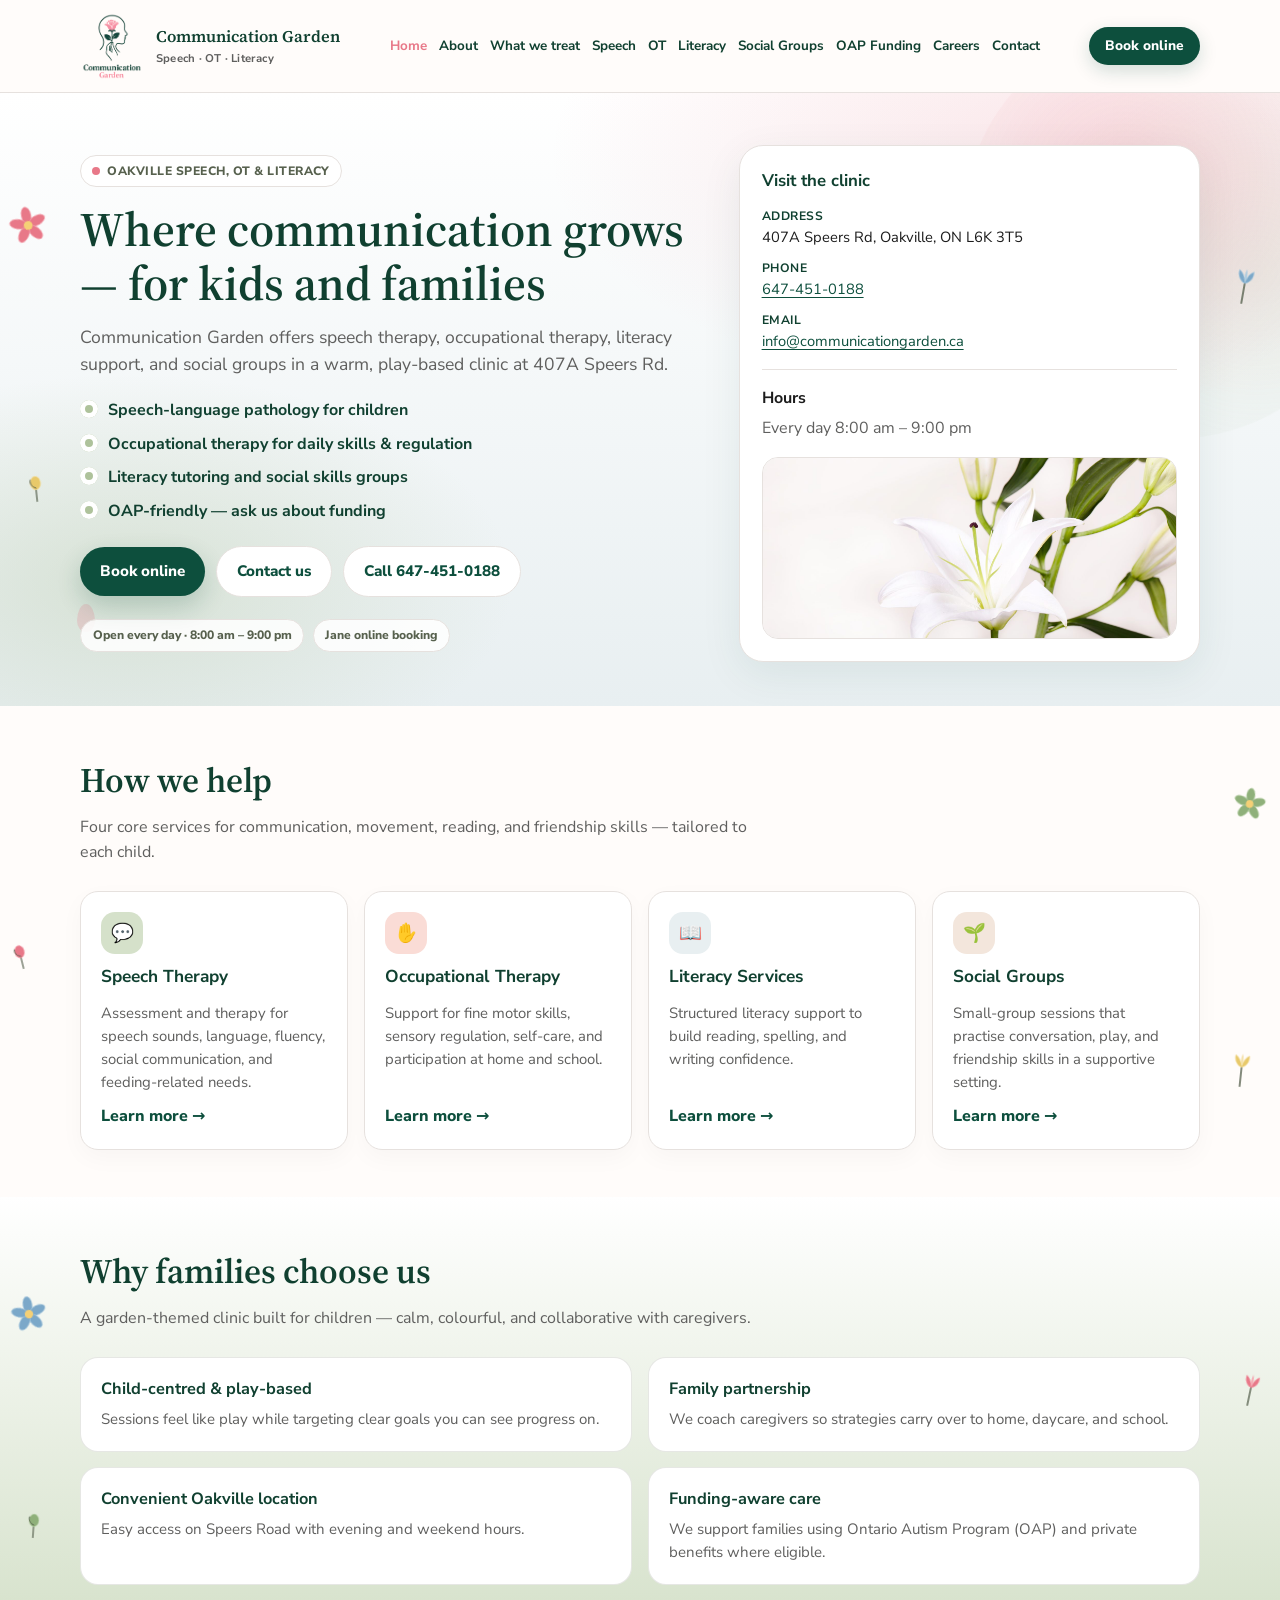
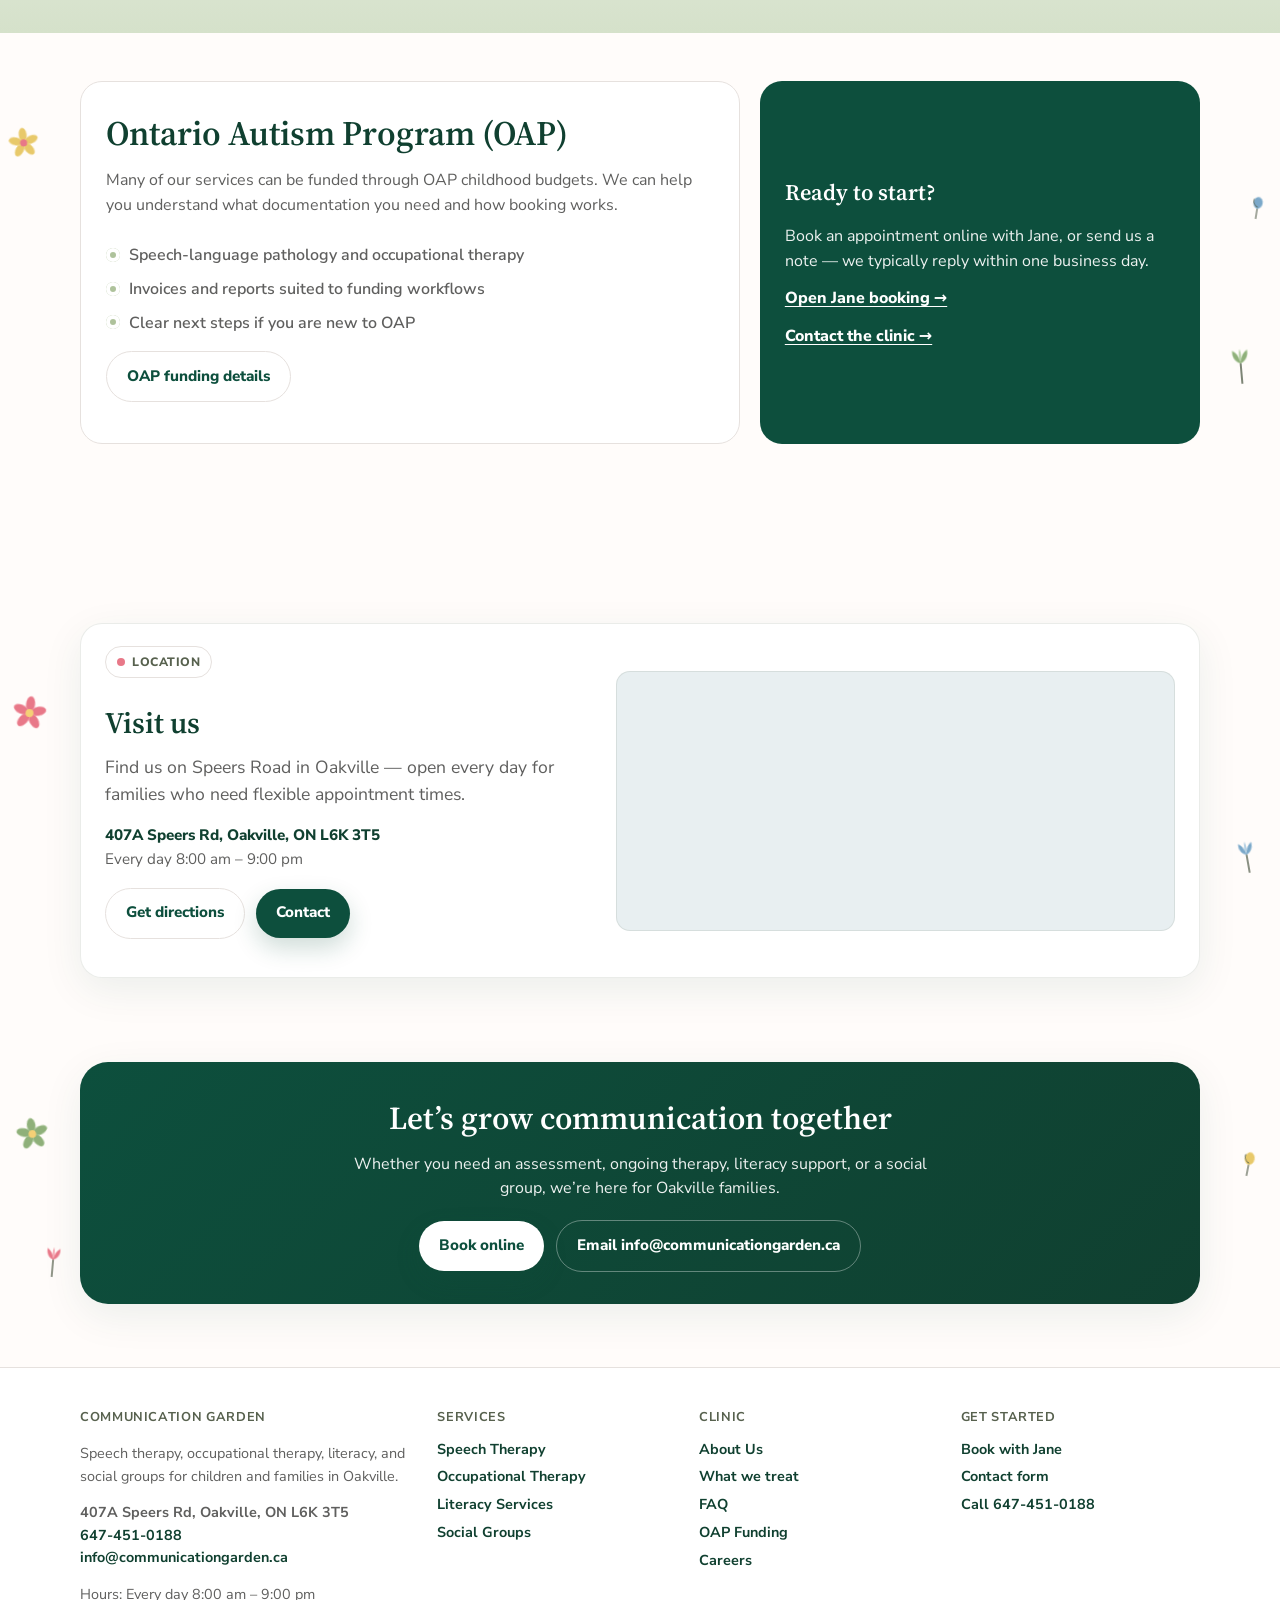
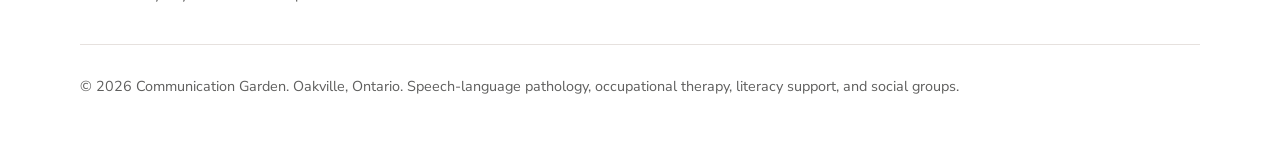
==== index.html @ 12ea1bd5 "Improve on-site SEO for Google discovery Unique keyword titles and meta descriptions, Twitter/OG sha" ====
<!DOCTYPE html>
<html lang="en-CA">
<head>
<meta charset="utf-8">
<meta name="viewport" content="width=device-width, initial-scale=1">
<title>Speech Therapy in Oakville | Communication Garden</title>
<meta name="description" content="Paediatric speech therapy, occupational therapy, literacy, and social groups in Oakville. At 407A Speers Rd — book online or call 647-451-0188.">
<link rel="canonical" href="https://communicationgarden.ca/">
<meta property="og:title" content="Speech Therapy in Oakville | Communication Garden">
<meta property="og:description" content="Paediatric speech therapy, occupational therapy, literacy, and social groups in Oakville. At 407A Speers Rd — book online or call 647-451-0188.">
<meta property="og:type" content="website">
<meta property="og:url" content="https://communicationgarden.ca/">
<meta property="og:image" content="https://communicationgarden.ca/assets/photo-hero.jpg">
<meta property="og:image:width" content="1600">
<meta property="og:image:height" content="1067">
<meta property="og:image:alt" content="Communication Garden clinic in Oakville">
<meta property="og:site_name" content="Communication Garden">
<meta property="og:locale" content="en_CA">
<meta name="twitter:card" content="summary_large_image">
<meta name="twitter:title" content="Speech Therapy in Oakville | Communication Garden">
<meta name="twitter:description" content="Paediatric speech therapy, occupational therapy, literacy, and social groups in Oakville. At 407A Speers Rd — book online or call 647-451-0188.">
<meta name="twitter:image" content="https://communicationgarden.ca/assets/photo-hero.jpg">
<meta name="theme-color" content="#0D4F3D">
<link rel="icon" href="/assets/favicon.png" type="image/png" sizes="any">
<link rel="icon" href="/assets/favicon-32x32.png" type="image/png" sizes="32x32">
<link rel="icon" href="/assets/favicon-16x16.png" type="image/png" sizes="16x16">
<link rel="apple-touch-icon" href="/assets/apple-touch-icon.png" sizes="180x180">
<link rel="preconnect" href="https://fonts.googleapis.com">
<link rel="preconnect" href="https://fonts.gstatic.com" crossorigin>
<link href="https://fonts.googleapis.com/css2?family=Nunito+Sans:wght@400;600;700;800&family=Source+Serif+4:opsz,wght@8..60,600&display=swap" rel="stylesheet">
<link rel="stylesheet" href="/styles.css">
<script type="application/ld+json">
{"@context":"https://schema.org","@type":["MedicalClinic","LocalBusiness"],"name":"Communication Garden","alternateName":"Communication Garden Oakville","description":"Paediatric speech therapy, occupational therapy, literacy support, and social groups in Oakville, Ontario.","url":"https://communicationgarden.ca/","telephone":"+1-647-451-0188","email":"info@communicationgarden.ca","image":"https://communicationgarden.ca/assets/logo.png","logo":"https://communicationgarden.ca/assets/logo.png","address":{"@type":"PostalAddress","streetAddress":"407A Speers Rd","addressLocality":"Oakville","addressRegion":"ON","postalCode":"L6K 3T5","addressCountry":"CA"},"geo":{"@type":"GeoCoordinates","latitude":43.43706,"longitude":-79.69803},"hasMap":"https://www.google.com/maps?q=407A+Speers+Rd,+Oakville,+ON+L6K+3T5","openingHoursSpecification":[{"@type":"OpeningHoursSpecification","dayOfWeek":["Monday","Tuesday","Wednesday","Thursday","Friday","Saturday","Sunday"],"opens":"08:00","closes":"21:00"}],"areaServed":[{"@type":"City","name":"Oakville"},{"@type":"City","name":"Burlington"},{"@type":"City","name":"Mississauga"},{"@type":"AdministrativeArea","name":"Halton"}],"sameAs":["https://communicationgarden.janeapp.com/","https://communicationgarden.janeapp.com/locations/communication-garden"],"medicalSpecialty":["Speech Pathology","Occupational Therapy"],"priceRange":"$$"}
</script>
</head>
<body>
<a class="skip" href="#main">Skip to content</a>
<header class="topbar">
  <div class="wrap topbar-inner">
    <a class="brand" href="/">
      <img src="/assets/logo.png" width="64" height="70" alt="Communication Garden logo">
      <span><span class="brand-name">Communication Garden</span><span class="brand-tag">Speech · OT · Literacy</span></span>
    </a>
    <nav class="nav-desktop" aria-label="Primary">
      <ul>
        <li><a href="/" aria-current="page">Home</a></li>
<li><a href="/about-us/">About</a></li>

<li><a href="/what-we-treat/">What we treat</a></li><li><a href="/speech-therapy/">Speech</a></li>
<li><a href="/occupational-therapy/">OT</a></li>
<li><a href="/literacy-services/">Literacy</a></li>
<li><a href="/social-groups/">Social Groups</a></li>
<li><a href="/oap-funding/">OAP Funding</a></li>
<li><a href="/careers/">Careers</a></li>
<li><a href="/contact/">Contact</a></li>
      </ul>
    </nav>
    <a class="nav-cta desktop-only" href="https://communicationgarden.janeapp.com/locations/communication-garden/book" target="_blank" rel="noopener">Book online</a>
    <button class="menu-toggle" type="button" aria-expanded="false" aria-controls="nav-drawer">Menu</button>
  </div>
  <div class="nav-drawer" id="nav-drawer">
    <div class="wrap">
      <ul>
        <li><a href="/" aria-current="page">Home</a></li>
<li><a href="/about-us/">About</a></li>

<li><a href="/what-we-treat/">What we treat</a></li><li><a href="/speech-therapy/">Speech</a></li>
<li><a href="/occupational-therapy/">OT</a></li>
<li><a href="/literacy-services/">Literacy</a></li>
<li><a href="/social-groups/">Social Groups</a></li>
<li><a href="/oap-funding/">OAP Funding</a></li>
<li><a href="/careers/">Careers</a></li>
<li><a href="/contact/">Contact</a></li>
      </ul>
      <a class="nav-cta" href="https://communicationgarden.janeapp.com/locations/communication-garden/book" target="_blank" rel="noopener">Book online</a>
    </div>
  </div>
</header>
<main id="main">

<section class="hero">
  <div class="wrap hero-grid">
    <div>
      <div class="eyebrow"><i></i> Oakville speech, OT &amp; literacy</div>
      <h1>Where communication grows — for kids and families</h1>
      <p class="lede">Communication Garden offers speech therapy, occupational therapy, literacy support, and social groups in a warm, play-based clinic at 407A Speers Rd.</p>
      <ul class="hero-points">
        <li>Speech-language pathology for children</li>
        <li>Occupational therapy for daily skills &amp; regulation</li>
        <li>Literacy tutoring and social skills groups</li>
        <li>OAP-friendly — ask us about funding</li>
      </ul>
      <div class="cta-row">
        <a class="btn btn-primary" href="https://communicationgarden.janeapp.com/locations/communication-garden/book" target="_blank" rel="noopener">Book online</a>
        <a class="btn btn-ghost" href="/contact/">Contact us</a>
        <a class="btn btn-ghost" href="tel:+16474510188">Call 647-451-0188</a>
      </div>
      <div class="trust-row">
        <span class="pill">Open every day · 8:00 am – 9:00 pm</span>
        <span class="pill">Jane online booking</span>
</div>
    </div>
    <aside class="hero-card" aria-label="Clinic details">
      <h2>Visit the clinic</h2>
      <div class="nap">
        <div><strong>Address</strong>407A Speers Rd, Oakville, ON L6K 3T5</div>
        <div><strong>Phone</strong><a href="tel:+16474510188">647-451-0188</a></div>
        <div><strong>Email</strong><a href="mailto:info@communicationgarden.ca">info@communicationgarden.ca</a></div>
      </div>
      <div class="hours">
        <strong>Hours</strong>
        <p>Every day 8:00 am – 9:00 pm</p>
      </div>
      <div class="hero-photo">
        <img src="/assets/photo-hero.jpg" alt="Play-based paediatric therapy clinic at Communication Garden in Oakville" width="640" height="360" loading="eager">
      </div>
    </aside>
  </div>
</section>


<div class="vine-region">
  <div class="scroll-vine scroll-vine--left" aria-hidden="true">
    <svg class="grow-vine gv-stem-svg" viewBox="0 0 40 1600" width="40" height="1600" fill="none" xmlns="http://www.w3.org/2000/svg" preserveAspectRatio="none">
      <path class="gv-path gv-stem" pathLength="100" d="M22 20 C 8 160, 34 280, 12 420 C 2 540, 36 660, 16 820 C 4 960, 32 1100, 18 1240 C 10 1340, 28 1460, 20 1560"/>
    </svg>
      <div class="gv-leaf gv-leaf-1 gv-leaf-sprite gv-leaf-sprite--left" style="top:8%"><svg viewBox="0 0 36 48" width="36" height="48" fill="none" xmlns="http://www.w3.org/2000/svg" aria-hidden="true">
  <path class="gv-leaf-fill" d="M18 44 C 2 34, -2 14, 10 2 C 16 12, 20 28, 22 40 Z"/>
  <path class="gv-path gv-leaf-path" pathLength="100" d="M18 44 C 2 34, -2 14, 10 2 C 16 12, 20 28, 22 40 Z"/>
</svg>
      </div>
      <div class="gv-leaf gv-leaf-2 gv-leaf-sprite gv-leaf-sprite--right" style="top:18%"><svg viewBox="0 0 36 48" width="36" height="48" fill="none" xmlns="http://www.w3.org/2000/svg" aria-hidden="true">
  <path class="gv-leaf-fill" d="M18 44 C 2 34, -2 14, 10 2 C 16 12, 20 28, 22 40 Z"/>
  <path class="gv-path gv-leaf-path" pathLength="100" d="M18 44 C 2 34, -2 14, 10 2 C 16 12, 20 28, 22 40 Z"/>
</svg>
      </div>
      <div class="gv-leaf gv-leaf-3 gv-leaf-sprite gv-leaf-sprite--left" style="top:30%"><svg viewBox="0 0 36 48" width="36" height="48" fill="none" xmlns="http://www.w3.org/2000/svg" aria-hidden="true">
  <path class="gv-leaf-fill" d="M18 44 C 2 34, -2 14, 10 2 C 16 12, 20 28, 22 40 Z"/>
  <path class="gv-path gv-leaf-path" pathLength="100" d="M18 44 C 2 34, -2 14, 10 2 C 16 12, 20 28, 22 40 Z"/>
</svg>
      </div>
      <div class="gv-leaf gv-leaf-4 gv-leaf-sprite gv-leaf-sprite--right" style="top:42%"><svg viewBox="0 0 36 48" width="36" height="48" fill="none" xmlns="http://www.w3.org/2000/svg" aria-hidden="true">
  <path class="gv-leaf-fill" d="M18 44 C 2 34, -2 14, 10 2 C 16 12, 20 28, 22 40 Z"/>
  <path class="gv-path gv-leaf-path" pathLength="100" d="M18 44 C 2 34, -2 14, 10 2 C 16 12, 20 28, 22 40 Z"/>
</svg>
      </div>
      <div class="gv-leaf gv-leaf-5 gv-leaf-sprite gv-leaf-sprite--left" style="top:54%"><svg viewBox="0 0 36 48" width="36" height="48" fill="none" xmlns="http://www.w3.org/2000/svg" aria-hidden="true">
  <path class="gv-leaf-fill" d="M18 44 C 2 34, -2 14, 10 2 C 16 12, 20 28, 22 40 Z"/>
  <path class="gv-path gv-leaf-path" pathLength="100" d="M18 44 C 2 34, -2 14, 10 2 C 16 12, 20 28, 22 40 Z"/>
</svg>
      </div>
      <div class="gv-leaf gv-leaf-6 gv-leaf-sprite gv-leaf-sprite--right" style="top:66%"><svg viewBox="0 0 36 48" width="36" height="48" fill="none" xmlns="http://www.w3.org/2000/svg" aria-hidden="true">
  <path class="gv-leaf-fill" d="M18 44 C 2 34, -2 14, 10 2 C 16 12, 20 28, 22 40 Z"/>
  <path class="gv-path gv-leaf-path" pathLength="100" d="M18 44 C 2 34, -2 14, 10 2 C 16 12, 20 28, 22 40 Z"/>
</svg>
      </div>
      <div class="gv-leaf gv-leaf-7 gv-leaf-sprite gv-leaf-sprite--left" style="top:76%"><svg viewBox="0 0 36 48" width="36" height="48" fill="none" xmlns="http://www.w3.org/2000/svg" aria-hidden="true">
  <path class="gv-leaf-fill" d="M18 44 C 2 34, -2 14, 10 2 C 16 12, 20 28, 22 40 Z"/>
  <path class="gv-path gv-leaf-path" pathLength="100" d="M18 44 C 2 34, -2 14, 10 2 C 16 12, 20 28, 22 40 Z"/>
</svg>
      </div>
    <svg class="gv-end-bloom" viewBox="0 0 120 120" width="120" height="120" fill="none" xmlns="http://www.w3.org/2000/svg" aria-hidden="true">
      <g class="gv-bloom-g">
        <circle class="gv-bloom-fill" cx="60" cy="62" r="28"/>
        <path class="gv-path gv-bloom" pathLength="100" d="M60 104 C 40 86, 14 76, 10 46 C 32 44, 46 62, 60 18 C 74 62, 88 44, 110 46 C 106 76, 80 86, 60 104 Z"/>
        <path class="gv-path gv-petal" pathLength="100" d="M60 92 C 38 74, 30 50, 40 28 C 48 44, 54 68, 60 92"/>
        <path class="gv-path gv-petal" pathLength="100" d="M60 92 C 82 74, 90 50, 80 28 C 72 44, 66 68, 60 92"/>
        <path class="gv-path gv-petal" pathLength="100" d="M60 96 C 46 82, 24 82, 16 60 C 32 60, 48 76, 60 96"/>
        <path class="gv-path gv-petal" pathLength="100" d="M60 96 C 74 82, 96 82, 104 60 C 88 60, 72 76, 60 96"/>
        <circle class="gv-path gv-center" pathLength="100" cx="60" cy="62" r="10"/>
      </g>
    </svg>
  </div>
  <div class="scroll-vine scroll-vine--right" aria-hidden="true">
    <svg class="grow-vine gv-stem-svg" viewBox="0 0 40 1000" width="40" height="1000" fill="none" xmlns="http://www.w3.org/2000/svg" preserveAspectRatio="none">
      <path class="gv-path gv-stem" pathLength="100" d="M20 16 C 32 120, 8 240, 28 360 C 36 460, 10 560, 24 680 C 32 780, 12 880, 20 960"/>
    </svg>
      <div class="gv-leaf gv-leaf-1 gv-leaf-sprite gv-leaf-sprite--right" style="top:12%"><svg viewBox="0 0 36 48" width="36" height="48" fill="none" xmlns="http://www.w3.org/2000/svg" aria-hidden="true">
  <path class="gv-leaf-fill" d="M18 44 C 2 34, -2 14, 10 2 C 16 12, 20 28, 22 40 Z"/>
  <path class="gv-path gv-leaf-path" pathLength="100" d="M18 44 C 2 34, -2 14, 10 2 C 16 12, 20 28, 22 40 Z"/>
</svg>
      </div>
      <div class="gv-leaf gv-leaf-2 gv-leaf-sprite gv-leaf-sprite--left" style="top:28%"><svg viewBox="0 0 36 48" width="36" height="48" fill="none" xmlns="http://www.w3.org/2000/svg" aria-hidden="true">
  <path class="gv-leaf-fill" d="M18 44 C 2 34, -2 14, 10 2 C 16 12, 20 28, 22 40 Z"/>
  <path class="gv-path gv-leaf-path" pathLength="100" d="M18 44 C 2 34, -2 14, 10 2 C 16 12, 20 28, 22 40 Z"/>
</svg>
      </div>
      <div class="gv-leaf gv-leaf-3 gv-leaf-sprite gv-leaf-sprite--right" style="top:46%"><svg viewBox="0 0 36 48" width="36" height="48" fill="none" xmlns="http://www.w3.org/2000/svg" aria-hidden="true">
  <path class="gv-leaf-fill" d="M18 44 C 2 34, -2 14, 10 2 C 16 12, 20 28, 22 40 Z"/>
  <path class="gv-path gv-leaf-path" pathLength="100" d="M18 44 C 2 34, -2 14, 10 2 C 16 12, 20 28, 22 40 Z"/>
</svg>
      </div>
      <div class="gv-leaf gv-leaf-4 gv-leaf-sprite gv-leaf-sprite--left" style="top:64%"><svg viewBox="0 0 36 48" width="36" height="48" fill="none" xmlns="http://www.w3.org/2000/svg" aria-hidden="true">
  <path class="gv-leaf-fill" d="M18 44 C 2 34, -2 14, 10 2 C 16 12, 20 28, 22 40 Z"/>
  <path class="gv-path gv-leaf-path" pathLength="100" d="M18 44 C 2 34, -2 14, 10 2 C 16 12, 20 28, 22 40 Z"/>
</svg>
      </div>
      <div class="gv-leaf gv-leaf-5 gv-leaf-sprite gv-leaf-sprite--right" style="top:80%"><svg viewBox="0 0 36 48" width="36" height="48" fill="none" xmlns="http://www.w3.org/2000/svg" aria-hidden="true">
  <path class="gv-leaf-fill" d="M18 44 C 2 34, -2 14, 10 2 C 16 12, 20 28, 22 40 Z"/>
  <path class="gv-path gv-leaf-path" pathLength="100" d="M18 44 C 2 34, -2 14, 10 2 C 16 12, 20 28, 22 40 Z"/>
</svg>
      </div>
  </div>
<section>
  <div class="wrap">
    <div class="section-head">
      <h2>How we help</h2>
      <p>Four core services for communication, movement, reading, and friendship skills — tailored to each child.</p>
    </div>
    <div class="services">
      <article class="service">
        <div class="icon" aria-hidden="true">💬</div>
        <h3>Speech Therapy</h3>
        <p>Assessment and therapy for speech sounds, language, fluency, social communication, and feeding-related needs.</p>
        <a href="/speech-therapy/">Learn more →</a>
      </article>
      <article class="service">
        <div class="icon" aria-hidden="true">✋</div>
        <h3>Occupational Therapy</h3>
        <p>Support for fine motor skills, sensory regulation, self-care, and participation at home and school.</p>
        <a href="/occupational-therapy/">Learn more →</a>
      </article>
      <article class="service">
        <div class="icon" aria-hidden="true">📖</div>
        <h3>Literacy Services</h3>
        <p>Structured literacy support to build reading, spelling, and writing confidence.</p>
        <a href="/literacy-services/">Learn more →</a>
      </article>
      <article class="service">
        <div class="icon" aria-hidden="true">🌱</div>
        <h3>Social Groups</h3>
        <p>Small-group sessions that practise conversation, play, and friendship skills in a supportive setting.</p>
        <a href="/social-groups/">Learn more →</a>
      </article>
    </div>
  </div>
</section>

<section class="band">
  <div class="wrap">
    <div class="section-head">
      <h2>Why families choose us</h2>
      <p>A garden-themed clinic built for children — calm, colourful, and collaborative with caregivers.</p>
    </div>
    <div class="why">
      <article><h3>Child-centred &amp; play-based</h3><p>Sessions feel like play while targeting clear goals you can see progress on.</p></article>
      <article><h3>Family partnership</h3><p>We coach caregivers so strategies carry over to home, daycare, and school.</p></article>
      <article><h3>Convenient Oakville location</h3><p>Easy access on Speers Road with evening and weekend hours.</p></article>
      <article><h3>Funding-aware care</h3><p>We support families using Ontario Autism Program (OAP) and private benefits where eligible.</p></article>
    </div>
  </div>
</section>

<section>
  <div class="wrap funding">
    <div class="funding-card">
      <div class="section-head">
        <h2>Ontario Autism Program (OAP)</h2>
        <p>Many of our services can be funded through OAP childhood budgets. We can help you understand what documentation you need and how booking works.</p>
      </div>
      <ul class="list-check">
        <li>Speech-language pathology and occupational therapy</li>
        <li>Invoices and reports suited to funding workflows</li>
        <li>Clear next steps if you are new to OAP</li>
      </ul>
      <p style="margin-top:1rem"><a class="btn btn-ghost" href="/oap-funding/">OAP funding details</a></p>
    </div>
    <div class="funding-side">
      <h3>Ready to start?</h3>
      <p>Book an appointment online with Jane, or send us a note — we typically reply within one business day.</p>
      <a href="https://communicationgarden.janeapp.com/locations/communication-garden/book" target="_blank" rel="noopener">Open Jane booking →</a>
      <a href="/contact/">Contact the clinic →</a>
    </div>
  </div>
</section>

</div><!-- /.vine-region -->

<div class="section-bloom" aria-hidden="true">
  <svg class="grow-flower" viewBox="0 0 48 140" width="48" height="140" fill="none" xmlns="http://www.w3.org/2000/svg">
    <path class="gf-path gf-stem" pathLength="100" d="M24 132 C24 100 24 78 24 52"/>
    <path class="gf-path gf-leaf-l" pathLength="100" d="M24 96 C14 92 8 82 10 72 C16 74 22 82 24 90"/>
    <path class="gf-path gf-leaf-r" pathLength="100" d="M24 88 C34 84 40 74 38 64 C32 66 26 76 24 84"/>
    <path class="gf-path gf-bloom" pathLength="100" d="M24 52 C20 46 14 44 12 38 C18 36 22 40 24 34 C26 40 30 36 36 38 C34 44 28 46 24 52 Z"/>
    <circle class="gf-path gf-center" pathLength="100" cx="24" cy="40" r="3.2"/>
  </svg>
</div>

<section class="visit-us" aria-labelledby="visit-us-heading">
  <div class="wrap visit-us-grid">
    <div class="visit-us-copy">
      <div class="eyebrow"><i></i> Location</div>
      <h2 id="visit-us-heading">Visit us</h2>
      <p class="lede" style="margin-bottom:1rem">Find us on Speers Road in Oakville — open every day for families who need flexible appointment times.</p>
      <p class="visit-meta"><strong>407A Speers Rd, Oakville, ON L6K 3T5</strong><br>Every day 8:00 am – 9:00 pm</p>
      <p class="cta-row" style="margin-top:1rem">
        <a class="btn btn-ghost" href="https://www.google.com/maps/dir/?api=1&amp;destination=407A+Speers+Rd+Oakville+ON+L6K+3T5" target="_blank" rel="noopener">Get directions</a>
        <a class="btn btn-primary" href="/contact/">Contact</a>
      </p>
    </div>
    <div class="map-frame map-frame--home" role="presentation">
      <iframe
        title="Map of Communication Garden at 407A Speers Rd, Oakville"
        src="https://www.google.com/maps?q=407A+Speers+Rd,+Oakville,+ON+L6K+3T5&amp;output=embed"
        loading="lazy"
        referrerpolicy="no-referrer-when-downgrade"
        allowfullscreen=""
        ></iframe>
    </div>
  </div>
</section>

<section>
  <div class="wrap">
    <div class="cta-final">
      <h2>Let’s grow communication together</h2>
      <p>Whether you need an assessment, ongoing therapy, literacy support, or a social group, we’re here for Oakville families.</p>
      <div class="cta-row" style="justify-content:center">
        <a class="btn btn-primary" href="https://communicationgarden.janeapp.com/locations/communication-garden/book" target="_blank" rel="noopener">Book online</a>
        <a class="btn btn-ghost" href="mailto:info@communicationgarden.ca">Email info@communicationgarden.ca</a>
      </div>
    </div>
  </div>
</section>

</main>
<footer>
  <div class="wrap footer-grid">
    <div>
      <h3>Communication Garden</h3>
      <p>Speech therapy, occupational therapy, literacy, and social groups for children and families in Oakville.</p>
      <p><strong>407A Speers Rd, Oakville, ON L6K 3T5</strong><br>
      <a href="tel:+16474510188">647-451-0188</a><br>
      <a href="mailto:info@communicationgarden.ca">info@communicationgarden.ca</a></p>
      <p>Hours: Every day 8:00 am – 9:00 pm</p>
    </div>
    <div>
      <h3>Services</h3>
      <ul>
        <li><a href="/speech-therapy/">Speech Therapy</a></li>
        <li><a href="/occupational-therapy/">Occupational Therapy</a></li>
        <li><a href="/literacy-services/">Literacy Services</a></li>
        <li><a href="/social-groups/">Social Groups</a></li>
      </ul>
    </div>
    <div>
      <h3>Clinic</h3>
      <ul>
        <li><a href="/about-us/">About Us</a></li>
        <li><a href="/what-we-treat/">What we treat</a></li>
        <li><a href="/speech-therapy-oakville-faq/">FAQ</a></li>
        <li><a href="/oap-funding/">OAP Funding</a></li>
        <li><a href="/careers/">Careers</a></li>
      </ul>
    </div>
    <div>
      <h3>Get started</h3>
      <ul>
        <li><a href="https://communicationgarden.janeapp.com/locations/communication-garden/book" target="_blank" rel="noopener">Book with Jane</a></li>
        <li><a href="/contact/">Contact form</a></li>
        <li><a href="tel:+16474510188">Call 647-451-0188</a></li>
      </ul>
    </div>
  </div>
  <div class="wrap legal">
    <p>© 2026 Communication Garden. Oakville, Ontario. Speech-language pathology, occupational therapy, literacy support, and social groups.</p>
  </div>
</footer>
<script src="/site.js" defer></script>
</body>
</html>
---- styles.css ----
/* Communication Garden — static site */
:root {
  --forest: #0D4F3D;
  --forest-deep: #104030;
  --rose: #E87888;
  --sage: #D5E1CA;
  --sage-mid: #AEC29B;
  --sage-dark: #57614E;
  --blush: #FADCD6;
  --dusty: #E8EFF1;
  --slate: #899DA3;
  --slate-dark: #5B696D;
  --text: #1C1C1C;
  --muted: #5F5F5E;
  --bg: #FFFCFA;
  --card: #FFFFFF;
  --line: #E6E1DE;
  --radius: 18px;
  --shadow: 0 12px 40px rgba(13, 79, 61, 0.08);
  --max: 1120px;
}
* { box-sizing: border-box; }
html { scroll-behavior: smooth; }
body {
  margin: 0;
  font-family: "Nunito Sans", system-ui, -apple-system, sans-serif;
  color: var(--text);
  background: var(--bg);
  line-height: 1.55;
  -webkit-font-smoothing: antialiased;
}
img { max-width: 100%; height: auto; display: block; }
a { color: var(--forest); text-decoration-thickness: 1px; text-underline-offset: 3px; }
a:hover { color: var(--slate-dark); }
.wrap { width: min(var(--max), calc(100% - 2rem)); margin-inline: auto; }
.skip {
  position: absolute; left: -999px; top: 0; background: var(--forest); color: #fff;
  padding: .6rem 1rem; z-index: 100;
}
.skip:focus { left: 1rem; top: 1rem; }
.topbar {
  position: sticky; top: 0; z-index: 50;
  background: rgba(255,252,250,.94);
  backdrop-filter: blur(10px);
  border-bottom: 1px solid var(--line);
}
.topbar-inner {
  display: flex; align-items: center; justify-content: space-between; gap: 1rem;
  padding: .7rem 0;
}
.brand { display: flex; align-items: center; gap: .75rem; text-decoration: none; color: inherit; }
.brand img {
  width: 64px; height: auto; max-height: none;
  object-fit: contain; object-position: center top;
  flex-shrink: 0; display: block;
}
.topbar, .topbar-inner, .brand { overflow: visible; }
.brand-name {
  font-family: "Source Serif 4", Georgia, serif;
  font-weight: 600; font-size: 1.02rem; color: var(--forest-deep); line-height: 1.15;
}
.brand-tag { display: block; font-size: .7rem; color: var(--muted); font-weight: 700; letter-spacing: .02em; }
.nav-desktop ul {
  display: flex; flex-wrap: wrap; gap: .15rem .85rem; list-style: none; margin: 0; padding: 0;
  font-size: .86rem; font-weight: 700;
}
.nav-desktop a { text-decoration: none; color: var(--forest-deep); }
.nav-desktop a:hover, .nav-desktop a[aria-current="page"] { color: var(--rose); }
.nav-cta {
  background: var(--forest); color: #fff !important; padding: .55rem 1rem; border-radius: 999px;
  text-decoration: none !important; font-weight: 800; font-size: .86rem;
  box-shadow: 0 6px 18px rgba(13,79,61,.18); white-space: nowrap;
}
.nav-cta:hover { background: var(--forest-deep); }
.menu-toggle {
  display: none; border: 1px solid var(--line); background: #fff; border-radius: 10px;
  padding: .45rem .7rem; font-weight: 800; color: var(--forest-deep); cursor: pointer;
}
.nav-drawer {
  display: none; border-top: 1px solid var(--line); background: #fff; padding: .75rem 0 1rem;
}
.nav-drawer.open { display: block; }
.nav-drawer ul { list-style: none; margin: 0; padding: 0; display: grid; gap: .35rem; }
.nav-drawer a {
  display: block; padding: .55rem 0; text-decoration: none; font-weight: 800; color: var(--forest-deep);
}
.nav-drawer .nav-cta { display: inline-flex; margin-top: .5rem; }
.hero {
  position: relative; overflow: hidden;
  padding: 3.25rem 0 2.75rem;
  background:
    radial-gradient(900px 420px at 85% 10%, rgba(232,120,136,.18), transparent 60%),
    radial-gradient(700px 380px at 10% 80%, rgba(174,194,155,.35), transparent 55%),
    linear-gradient(180deg, #fff 0%, var(--dusty) 100%);
}
.hero-grid { display: grid; grid-template-columns: 1.15fr .85fr; gap: 2.25rem; align-items: center; }
.eyebrow {
  display: inline-flex; align-items: center; gap: .45rem;
  background: #fff; border: 1px solid var(--line); color: var(--sage-dark);
  font-size: .76rem; font-weight: 800; letter-spacing: .04em; text-transform: uppercase;
  padding: .35rem .7rem; border-radius: 999px; margin-bottom: 1rem;
}
.eyebrow i { width: 8px; height: 8px; border-radius: 50%; background: var(--rose); display: inline-block; }
h1 {
  font-family: "Source Serif 4", Georgia, serif;
  font-size: clamp(1.9rem, 4vw, 3rem); line-height: 1.12; margin: 0 0 .85rem;
  color: var(--forest-deep); font-weight: 600;
}
.lede { font-size: 1.1rem; color: var(--muted); max-width: 38rem; margin: 0 0 1.2rem; }
.hero-points { display: grid; gap: .55rem; margin: 0 0 1.4rem; padding: 0; list-style: none; }
.hero-points li {
  display: flex; gap: .6rem; align-items: flex-start; font-weight: 700; color: var(--forest-deep);
}
.hero-points li::before {
  content: ""; width: 18px; height: 18px; margin-top: .15rem; flex: none;
  background: var(--sage-mid); border-radius: 50%; box-shadow: inset 0 0 0 5px #fff;
}
.cta-row { display: flex; flex-wrap: wrap; gap: .7rem; align-items: center; }
.btn {
  display: inline-flex; align-items: center; justify-content: center; gap: .4rem;
  border-radius: 999px; padding: .8rem 1.25rem; font-weight: 800; border: none; cursor: pointer;
  text-decoration: none !important; font-size: .95rem;
}
.btn-primary { background: var(--forest); color: #fff !important; box-shadow: 0 10px 24px rgba(13,79,61,.2); }
.btn-primary:hover { background: var(--forest-deep); }
.btn-ghost { background: #fff; color: var(--forest) !important; border: 1px solid var(--line); }
.btn-ghost:hover { border-color: var(--slate); }
.trust-row { display: flex; flex-wrap: wrap; gap: .55rem; margin-top: 1.35rem; }
.pill {
  background: rgba(255,255,255,.85); border: 1px solid var(--line); border-radius: 999px;
  padding: .38rem .72rem; font-size: .76rem; font-weight: 800; color: var(--sage-dark);
}
.hero-card {
  background: var(--card); border-radius: 24px; box-shadow: var(--shadow);
  border: 1px solid var(--line); padding: 1.35rem;
}
.hero-card h2 { font-size: 1.05rem; margin: 0 0 .85rem; color: var(--forest-deep); }
.nap { display: grid; gap: .65rem; font-size: .92rem; }
.nap strong { display: block; color: var(--forest-deep); font-size: .76rem; text-transform: uppercase; letter-spacing: .04em; }
.hours { margin-top: 1rem; padding-top: 1rem; border-top: 1px solid var(--line); }
.hours p { margin: .35rem 0 0; color: var(--muted); }
.hero-photo { margin-top: 1rem; border-radius: 16px; overflow: hidden; border: 1px solid var(--line); }
.hero-photo img { width: 100%; height: 180px; object-fit: cover; }
section { padding: 3rem 0; }
.section-head { max-width: 42rem; margin-bottom: 1.6rem; }
.section-head h2 {
  font-family: "Source Serif 4", Georgia, serif; font-size: clamp(1.55rem, 3vw, 2.15rem);
  margin: 0 0 .5rem; color: var(--forest-deep); font-weight: 600;
}
.section-head p { margin: 0; color: var(--muted); }
.page-hero { padding: 2.4rem 0 1.5rem; background: linear-gradient(180deg, #fff, var(--dusty)); }
.page-hero .lede { margin-bottom: 0; }
.services { display: grid; grid-template-columns: repeat(4, 1fr); gap: 1rem; }
.service {
  background: #fff; border: 1px solid var(--line); border-radius: var(--radius);
  padding: 1.25rem; display: flex; flex-direction: column; gap: .65rem;
  box-shadow: 0 8px 24px rgba(28,28,28,.03); min-height: 100%;
}
.service .icon {
  width: 42px; height: 42px; border-radius: 14px; display: grid; place-items: center;
  font-size: 1.15rem; background: var(--sage);
}
.service:nth-child(2) .icon { background: var(--blush); }
.service:nth-child(3) .icon { background: var(--dusty); }
.service:nth-child(4) .icon { background: #f3e6dc; }
.service h3 { margin: 0; font-size: 1.08rem; color: var(--forest-deep); }
.service p { margin: 0; color: var(--muted); flex: 1; font-size: .93rem; }
.service a { font-weight: 800; text-decoration: none; }
.band { background: linear-gradient(180deg, #fff, var(--sage)); }
.why { display: grid; grid-template-columns: 1fr 1fr; gap: 1rem; }
.why article, .card {
  background: #fff; border-radius: var(--radius); padding: 1.2rem 1.25rem; border: 1px solid rgba(87,97,78,.15);
}
.why h3, .card h3 { margin: 0 0 .35rem; font-size: 1.02rem; color: var(--forest-deep); }
.why p, .card p { margin: 0; color: var(--muted); font-size: .94rem; }
.funding { display: grid; grid-template-columns: 1.2fr .8fr; gap: 1.25rem; align-items: stretch; }
.funding-card, .funding-side {
  border-radius: 22px; padding: 1.55rem; border: 1px solid var(--line); background: #fff;
}
.funding-side {
  background: var(--forest); color: #fff; border: none;
  display: flex; flex-direction: column; justify-content: center; gap: .8rem;
}
.funding-side h3 { margin: 0; font-family: "Source Serif 4", Georgia, serif; font-size: 1.4rem; font-weight: 600; }
.funding-side p { margin: 0; opacity: .92; }
.funding-side a { color: #fff !important; font-weight: 800; }
.cta-final {
  background: linear-gradient(135deg, var(--forest), var(--forest-deep));
  color: #fff; border-radius: 28px; padding: 2rem; text-align: center; box-shadow: var(--shadow);
}
.cta-final h2 { margin: 0 0 .5rem; font-family: "Source Serif 4", Georgia, serif; font-weight: 600; font-size: clamp(1.45rem, 3vw, 2rem); }
.cta-final p { margin: 0 auto 1.2rem; max-width: 36rem; opacity: .92; }
.cta-final .btn-primary { background: #fff; color: var(--forest) !important; }
.cta-final .btn-ghost { background: transparent; color: #fff !important; border-color: rgba(255,255,255,.35); }
.prose { max-width: 46rem; }
.prose p, .prose li { color: var(--muted); }
.prose h2, .prose h3 { color: var(--forest-deep); }
.grid-2 { display: grid; grid-template-columns: 1fr 1fr; gap: 1rem; }
.grid-3 { display: grid; grid-template-columns: repeat(3, 1fr); gap: 1rem; }
.list-check { list-style: none; padding: 0; margin: 0; display: grid; gap: .55rem; }
.list-check li {
  display: flex; gap: .55rem; align-items: flex-start; color: var(--muted); font-weight: 600;
}
.list-check li::before {
  content: ""; width: 14px; height: 14px; margin-top: .3rem; flex: none;
  border-radius: 50%; background: var(--sage-mid); box-shadow: inset 0 0 0 4px #fff;
}
.team-grid { display: grid; grid-template-columns: repeat(2, 1fr); gap: 1rem; }
.team-card {
  background: #fff; border: 1px solid var(--line); border-radius: var(--radius); padding: 1.25rem;
}
.team-card .role {
  display: inline-block; font-size: .72rem; font-weight: 800; letter-spacing: .04em;
  text-transform: uppercase; color: var(--sage-dark); background: var(--sage);
  border-radius: 999px; padding: .25rem .55rem; margin-bottom: .55rem;
}
.team-card h3 { margin: 0 0 .45rem; color: var(--forest-deep); font-size: 1.12rem; }
.team-card p { margin: 0; color: var(--muted); font-size: .93rem; }
.team-card .team-points {
  list-style: none;
  margin: .85rem 0 0;
  padding: 0;
  display: grid;
  gap: .4rem;
}
.team-card .team-points li {
  position: relative;
  padding-left: 1rem;
  color: var(--muted);
  font-size: .9rem;
  font-weight: 600;
  line-height: 1.45;
}
.team-card .team-points li::before {
  content: "";
  position: absolute;
  left: 0;
  top: .45rem;
  width: 7px;
  height: 7px;
  border-radius: 50%;
  background: var(--sage-mid);
}
.team-card .team-more {
  margin-top: .75rem;
}
.team-card .team-more summary {
  cursor: pointer;
  color: var(--forest);
  font-weight: 800;
  font-size: .88rem;
  list-style: none;
}
.team-card .team-more summary::-webkit-details-marker { display: none; }
.team-card .team-more summary::after {
  content: " +";
  font-weight: 800;
}
.team-card .team-more[open] summary::after { content: " –"; }
.team-card .team-more p {
  margin: .55rem 0 0;
  font-size: .9rem;
}


.faq details {
  background: #fff; border: 1px solid var(--line); border-radius: 14px; padding: .9rem 1rem; margin-bottom: .7rem;
}
.faq summary { cursor: pointer; font-weight: 800; color: var(--forest-deep); }
.faq details p { margin: .65rem 0 0; color: var(--muted); }
.form-card {
  background: #fff; border: 1px solid var(--line); border-radius: 22px; padding: 1.4rem;
  box-shadow: var(--shadow);
}
.form { display: grid; gap: .85rem; }
.form-row { display: grid; grid-template-columns: 1fr 1fr; gap: .85rem; }
label { display: grid; gap: .3rem; font-weight: 700; font-size: .88rem; color: var(--forest-deep); }
input, textarea, select {
  font: inherit; padding: .7rem .8rem; border-radius: 12px; border: 1px solid var(--line);
  background: #fff; color: var(--text);
}
input:focus, textarea:focus, select:focus { outline: 2px solid rgba(13,79,61,.25); border-color: var(--forest); }
.honeypot { position: absolute; left: -9999px; opacity: 0; height: 0; width: 0; overflow: hidden; }
.form-note { font-size: .8rem; color: var(--muted); margin: 0; }
.form-status { display: none; padding: .75rem 1rem; border-radius: 12px; font-weight: 700; }
.form-status.ok { display: block; background: var(--sage); color: var(--forest-deep); }
.form-status.err { display: block; background: var(--blush); color: #7a2e2e; }
.fallback-links { margin-top: .75rem; font-size: .9rem; color: var(--muted); }
.contact-grid { display: grid; grid-template-columns: 1fr 1.1fr; gap: 1.25rem; align-items: start; }


/* Scroll-draw flower (decorative, low weight) */
.section-bloom {
  display: flex; justify-content: center; align-items: flex-end;
  padding: .35rem 0 .15rem; pointer-events: none;
}
.grow-flower { width: 42px; height: 122px; opacity: .72; overflow: visible; }
.gf-path {
  fill: none;
  stroke-linecap: round;
  stroke-linejoin: round;
  stroke-dasharray: 100;
  stroke-dashoffset: 100;
}
.gf-stem { stroke: var(--forest); stroke-width: 1.35; }
.gf-leaf-l, .gf-leaf-r { stroke: var(--sage-dark); stroke-width: 1.2; }
.gf-bloom { stroke: var(--rose); stroke-width: 1.35; }
.gf-center { stroke: var(--rose); stroke-width: 1.1; fill: none; }
.grow-flower.is-static .gf-path { stroke-dashoffset: 0; }
@media (max-width: 820px) {
  /* Compact flower between sections — visible on phones, does not cover copy */
  .section-bloom {
    display: flex;
    justify-content: center;
    align-items: flex-end;
    padding: .55rem 0 .2rem;
    min-height: 88px;
  }
  .grow-flower {
    width: 28px;
    height: 82px;
    opacity: .68;
  }
}
@media (prefers-reduced-motion: reduce) {
  .section-bloom { display: flex; }
  .gf-path { stroke-dashoffset: 0; }
  .grow-flower.is-static .gf-path { stroke-dashoffset: 0; }
}


/* Scroll-draw side vine (homepage, decorative) */
.vine-region { position: relative; overflow: visible; }
.vine-region > section { position: relative; z-index: 1; }
.vine-region .service,
.vine-region .why article,
.vine-region .funding-card,
.vine-region .funding-side {
  position: relative;
  z-index: 1;
}
/* Keep opaque card surfaces above the vine — do not override .funding-side (forest CTA) */
.vine-region .service,
.vine-region .why article,
.vine-region .funding-card {
  background: #fff;
}
.scroll-vine {
  position: absolute;
  top: 0.15rem;
  bottom: 0.35rem;
  pointer-events: none;
  z-index: 0;
  overflow: visible;
}
.scroll-vine--left {
  left: max(0px, calc((100% - var(--max)) / 2 - 5.5rem));
  width: 6.5rem;
  opacity: 0.9;
}
.scroll-vine--right {
  display: none;
  right: max(0px, calc((100% - var(--max)) / 2 - 4.5rem));
  left: auto;
  width: 5.25rem;
  top: 10%;
  bottom: 24%;
  opacity: 0.55;
}
.gv-stem-svg {
  position: absolute;
  inset: 0;
  width: 100%;
  height: 100%;
  overflow: visible;
}
.gv-path {
  fill: none;
  stroke-linecap: round;
  stroke-linejoin: round;
  stroke-dasharray: 100;
  stroke-dashoffset: 100;
}
.gv-stem {
  stroke: var(--forest);
  stroke-width: 2.5px;
  opacity: 0.95;
  vector-effect: non-scaling-stroke;
}
.gv-leaf-sprite {
  position: absolute;
  width: 40px;
  height: 52px;
  opacity: 0;
  transform: scale(0.4);
  transform-origin: center center;
  z-index: 1;
}
.gv-leaf-sprite svg {
  display: block;
  width: 100%;
  height: 100%;
  overflow: visible;
}
.gv-leaf-sprite--left {
  left: -0.15rem;
}
.gv-leaf-sprite--right {
  right: -0.35rem;
  left: auto;
  transform: scale(0.4) scaleX(-1);
}
.gv-leaf-fill {
  fill: var(--sage-mid);
  fill-opacity: 0;
  stroke: none;
}
.gv-leaf-path {
  stroke: var(--sage-dark);
  stroke-width: 2.1px;
  vector-effect: non-scaling-stroke;
}
.gv-bloom-g {
  transform-box: fill-box;
  transform-origin: center;
  opacity: 0;
  transform: scale(0.45);
}
.gv-end-bloom {
  position: absolute;
  left: 50%;
  bottom: 0;
  width: 118px;
  height: 118px;
  margin-left: -59px;
  transform: scale(0.3);
  transform-origin: center bottom;
  opacity: 0;
  overflow: visible;
  pointer-events: none;
  z-index: 2;
}
.gv-bloom, .gv-petal {
  stroke: var(--rose);
  stroke-width: 2.4px;
  vector-effect: non-scaling-stroke;
}
.gv-center {
  stroke: var(--rose);
  stroke-width: 2.1px;
  vector-effect: non-scaling-stroke;
}
.gv-bloom-fill {
  fill: var(--rose);
  fill-opacity: 0;
  stroke: none;
}
.gv-stem-svg.is-static .gv-path,
.gv-end-bloom.is-static .gv-path,
.gv-leaf-sprite.is-static .gv-path { stroke-dashoffset: 0; }
.gv-leaf-sprite.is-static {
  opacity: 1;
  transform: scale(1);
}
.gv-leaf-sprite--right.is-static { transform: scale(1) scaleX(-1); }
.gv-leaf-sprite.is-static .gv-leaf-fill { fill-opacity: 0.42; }
.gv-end-bloom.is-static {
  opacity: 1;
  transform: scale(1);
}
.gv-end-bloom.is-static .gv-bloom-fill { fill-opacity: 0.4; }
.gv-end-bloom.is-static .gv-bloom-g { opacity: 1; transform: scale(1); }

@media (min-width: 1200px) {
  .scroll-vine--right { display: block; }
  .scroll-vine--left {
    left: max(0.15rem, calc((100% - var(--max)) / 2 - 5.75rem));
    width: 7rem;
    opacity: 0.92;
  }
  .gv-leaf-sprite { width: 44px; height: 56px; }
}
@media (max-width: 1199px) {
  .scroll-vine--left {
    left: 0.2rem;
    width: 5rem;
    opacity: 0.88;
  }
  .gv-end-bloom { width: 96px; height: 96px; margin-left: -48px; }
}
@media (max-width: 820px) {
  .vine-region { padding-left: 2.85rem; }
  .scroll-vine--left {
    left: 0.15rem;
    width: 2.55rem; /* ~41px */
    opacity: 0.95;
  }
  .gv-leaf-sprite {
    width: 30px;
    height: 40px;
  }
  .gv-leaf-sprite--left { left: -0.35rem; }
  .gv-leaf-sprite--right { right: -0.85rem; }
  .gv-stem { stroke-width: 2.45px; }
  .gv-end-bloom {
    width: 72px;
    height: 72px;
    margin-left: 0;
    left: 0;
    transform: scale(0.3);
  }
  .gv-end-bloom.is-static { transform: scale(1); }
}
@media (prefers-reduced-motion: reduce) {
  .gv-path { stroke-dashoffset: 0; }
  .gv-leaf-sprite {
    opacity: 1;
    transform: scale(1);
  }
  .gv-leaf-sprite--right { transform: scale(1) scaleX(-1); }
  .gv-leaf-fill { fill-opacity: 0.42; }
  .gv-end-bloom { opacity: 1; transform: scale(1); }
  .gv-bloom-fill { fill-opacity: 0.4; }
  .gv-bloom-g { opacity: 1; transform: scale(1); }
}


/* Maps — subtle, on-brand */
.map-frame {
  position: relative;
  overflow: hidden;
  border-radius: calc(var(--radius) - 4px);
  background: var(--dusty);
  border: 1px solid rgba(87,97,78,.12);
  box-shadow: none;
}
.map-frame iframe {
  display: block;
  width: 100%;
  height: 100%;
  border: 0;
  filter: grayscale(0.55) contrast(0.96) brightness(1.02);
  transition: filter .35s ease;
}
.map-frame:hover iframe,
.map-frame:focus-within iframe {
  filter: none;
}
.map-frame--contact {
  margin-top: 1.15rem;
  height: 220px;
}
.map-frame--home {
  height: 260px;
  min-height: 220px;
}
.map-directions {
  margin: .65rem 0 0;
  font-size: .9rem;
  font-weight: 800;
}
.map-directions a { text-decoration: none; }
.visit-us {
  padding: 0 0 2.25rem;
}
.visit-us-grid {
  display: grid;
  grid-template-columns: 1fr 1.15fr;
  gap: 1.5rem;
  align-items: center;
  background: #fff;
  border: 1px solid rgba(87,97,78,.12);
  border-radius: 22px;
  padding: 1.4rem 1.5rem;
  box-shadow: var(--shadow);
}
.visit-us-copy h2 {
  margin: .35rem 0 .5rem;
  font-family: "Source Serif 4", Georgia, serif;
  font-weight: 600;
  font-size: clamp(1.45rem, 3vw, 1.85rem);
  color: var(--forest-deep);
}
.visit-meta {
  margin: 0;
  color: var(--muted);
  font-size: .95rem;
  line-height: 1.55;
}
.visit-meta strong { color: var(--forest-deep); font-weight: 800; }
@media (max-width: 820px) {
  .visit-us-grid { grid-template-columns: 1fr; padding: 1.15rem; }
  .map-frame--home { height: 220px; }
  .map-frame--contact { height: 200px; }
}

footer {
  padding: 2.5rem 0 2rem; border-top: 1px solid var(--line); background: #fff; margin-top: 1rem;
}
.footer-grid { display: grid; grid-template-columns: 1.4fr 1fr 1fr 1fr; gap: 1.4rem; }
footer h3 {
  margin: 0 0 .6rem; font-size: .8rem; text-transform: uppercase; letter-spacing: .05em; color: var(--sage-dark);
}
footer p, footer li { color: var(--muted); font-size: .9rem; }
footer ul { list-style: none; margin: 0; padding: 0; display: grid; gap: .35rem; }
footer a { text-decoration: none; color: var(--forest-deep); font-weight: 700; }
.legal { margin-top: 1.5rem; padding-top: 1rem; border-top: 1px solid var(--line); font-size: .8rem; color: var(--muted); }
@media (max-width: 980px) {
  .services { grid-template-columns: 1fr 1fr; }
  .footer-grid { grid-template-columns: 1fr 1fr; }
}
@media (max-width: 820px) {
  .hero-grid, .why, .funding, .grid-2, .grid-3, .team-grid, .form-row, .services, .footer-grid, .contact-grid, .visit-us-grid { grid-template-columns: 1fr; }
  .nav-desktop, .nav-cta.desktop-only { display: none; }
  .menu-toggle { display: inline-flex; }
  .brand img { width: 56px; height: auto; }
  .hero { padding: 2rem 0 1.75rem; }
}


/* ===== Desktop pop-garden flowers + nav hover blooms ===== */
:root {
  --petal-pink: #E87888;
  --petal-pink-soft: #F4A3AE;
  --petal-blue: #7BA8C9;
  --petal-blue-soft: #A9C9DE;
  --petal-yellow: #E8C96A;
  --petal-yellow-soft: #F3DEA0;
  --petal-green: #8FB07A;
  --petal-green-soft: #B5CFA5;
  --bloom-center: #F5D076;
}

.pop-flower,
.tab-bloom {
  display: none;
}

@media (min-width: 900px) {
  .hero,
  .vine-region > section,
  .visit-us,
  main > section {
    position: relative;
  }

  .pop-flower {
    display: block;
    position: absolute;
    width: var(--pop-size, 38px);
    height: var(--pop-size, 38px);
    left: var(--pop-left, auto);
    right: var(--pop-right, auto);
    top: var(--pop-top, 12%);
    z-index: 0;
    pointer-events: none;
    opacity: 0;
    transform: scale(0.15) rotate(var(--pop-rot, -8deg)) translateY(10px);
    transform-origin: 50% 85%;
    will-change: transform, opacity;
  }
  .pop-flower svg { width: 100%; height: 100%; display: block; overflow: visible; }
  .pop-flower.is-in {
    animation: popBloom .72s cubic-bezier(.34, 1.56, .64, 1) forwards,
               popSway 3.6s ease-in-out .72s infinite;
    animation-delay: var(--pop-delay, 0s), calc(var(--pop-delay, 0s) + .72s);
  }
  .pop-flower.is-static {
    opacity: .9;
    transform: scale(1) rotate(var(--pop-rot, 0deg));
    animation: none;
  }

  @keyframes popBloom {
    0%   { opacity: 0; transform: scale(0.12) rotate(calc(var(--pop-rot, -8deg) - 18deg)) translateY(14px); }
    70%  { opacity: 1; transform: scale(1.12) rotate(calc(var(--pop-rot, -8deg) + 6deg)) translateY(-2px); }
    100% { opacity: 1; transform: scale(1) rotate(var(--pop-rot, -8deg)) translateY(0); }
  }
  @keyframes popSway {
    0%, 100% { transform: scale(1) rotate(var(--pop-rot, -8deg)) translateY(0); }
    50%      { transform: scale(1) rotate(calc(var(--pop-rot, -8deg) + 5deg)) translateY(-2px); }
  }

  /* Hover / focus bloom on nav + primary CTAs (pointer devices only) */
  @media (hover: hover) {
    .nav-desktop a,
    .nav-cta.desktop-only,
    .btn,
    .service > a,
    .funding-side > a {
      position: relative;
    }
    .tab-bloom {
      display: block;
      position: absolute;
      left: 50%;
      top: -0.85rem;
      width: 18px;
      height: 18px;
      margin-left: -9px;
      pointer-events: none;
      z-index: 2;
      opacity: 0;
      transform: scale(0) rotate(-20deg);
      transform-origin: 50% 90%;
      transition: transform .38s cubic-bezier(.34, 1.56, .64, 1), opacity .22s ease;
    }
    .tab-bloom svg { width: 100%; height: 100%; display: block; overflow: visible; }
    .nav-desktop a:hover .tab-bloom,
    .nav-desktop a:focus-visible .tab-bloom,
    .nav-cta.desktop-only:hover .tab-bloom,
    .nav-cta.desktop-only:focus-visible .tab-bloom,
    .btn:hover .tab-bloom,
    .btn:focus-visible .tab-bloom,
    .service > a:hover .tab-bloom,
    .service > a:focus-visible .tab-bloom,
    .funding-side > a:hover .tab-bloom,
    .funding-side > a:focus-visible .tab-bloom {
      opacity: 1;
      transform: scale(1) rotate(12deg);
    }
    /* nudge for shorter nav labels */
    .nav-desktop a .tab-bloom { top: -0.7rem; }
    .btn .tab-bloom { top: -0.55rem; }
    .service > a .tab-bloom,
    .funding-side > a .tab-bloom { top: -0.65rem; left: 0.15rem; margin-left: 0; }
  }
}

@media (min-width: 900px) and (prefers-reduced-motion: reduce) {
  .pop-flower {
    opacity: .88;
    transform: scale(1) rotate(var(--pop-rot, 0deg));
    animation: none !important;
  }
  .pop-flower.is-in { animation: none !important; }
  .tab-bloom {
    transition: none !important;
  }
}


/* ===== Fluid / alive motion (transform + opacity only) ===== */
html { scroll-behavior: smooth; }

body {
  opacity: 0;
  animation: pageFadeIn .55s cubic-bezier(.22, 1, .36, 1) forwards;
}
@keyframes pageFadeIn {
  from { opacity: 0; }
  to { opacity: 1; }
}

/* Soft drifting wash in the hero — very low motion */
.hero::before {
  content: "";
  position: absolute;
  inset: -12% -8% auto auto;
  width: min(52vw, 420px);
  height: min(52vw, 420px);
  border-radius: 50%;
  background:
    radial-gradient(circle at 40% 40%, rgba(232, 120, 136, .16), transparent 62%),
    radial-gradient(circle at 70% 60%, rgba(174, 194, 155, .18), transparent 58%);
  pointer-events: none;
  z-index: 0;
  transform: translate3d(0, 0, 0);
  animation: heroDrift 22s ease-in-out infinite alternate;
  will-change: transform;
}
.hero > .wrap { position: relative; z-index: 1; }
@keyframes heroDrift {
  0%   { transform: translate3d(0, 0, 0) scale(1); opacity: .85; }
  100% { transform: translate3d(-18px, 14px, 0) scale(1.06); opacity: 1; }
}

/* Optional soft petal accent in hero */
.hero::after {
  content: "";
  position: absolute;
  left: 6%;
  bottom: 12%;
  width: 18px;
  height: 28px;
  border-radius: 50% 50% 50% 50% / 60% 60% 40% 40%;
  background: rgba(232, 120, 136, .22);
  pointer-events: none;
  z-index: 0;
  animation: petalFloat 14s ease-in-out infinite;
  will-change: transform, opacity;
}
@keyframes petalFloat {
  0%, 100% { transform: translate3d(0, 0, 0) rotate(-8deg); opacity: .35; }
  50%      { transform: translate3d(10px, -16px, 0) rotate(10deg); opacity: .55; }
}

/* Scroll reveal — JS adds .reveal only when motion is allowed */
.reveal {
  opacity: 0;
  transform: translate3d(0, 18px, 0);
  transition:
    opacity .7s cubic-bezier(.22, 1, .36, 1),
    transform .7s cubic-bezier(.22, 1, .36, 1);
  transition-delay: var(--reveal-delay, 0s);
  will-change: opacity, transform;
}
.reveal.is-in {
  opacity: 1;
  transform: translate3d(0, 0, 0);
}

/* Gentle hover lift on cards + buttons (pointer devices) */
@media (hover: hover) and (pointer: fine) {
  .service,
  .team-card,
  .why article,
  .card,
  .faq details,
  .form-card,
  .hero-card {
    transition:
      transform .35s cubic-bezier(.22, 1, .36, 1),
      box-shadow .35s cubic-bezier(.22, 1, .36, 1);
  }
  .service:hover,
  .team-card:hover,
  .why article:hover,
  .card:hover,
  .faq details:hover,
  .form-card:hover,
  .hero-card:hover {
    transform: translate3d(0, -4px, 0);
    box-shadow: 0 16px 36px rgba(13, 79, 61, .10);
  }
  .btn,
  .nav-cta {
    transition:
      transform .3s cubic-bezier(.22, 1, .36, 1),
      box-shadow .3s cubic-bezier(.22, 1, .36, 1),
      background .2s ease,
      border-color .2s ease;
  }
  .btn:hover,
  .nav-cta:hover {
    transform: translate3d(0, -2px, 0);
  }
  .btn-primary:hover {
    box-shadow: 0 14px 28px rgba(13, 79, 61, .28);
  }
  /* Keep forest CTA green on hover — lift without washing out */
  .funding-side {
    transition: transform .35s cubic-bezier(.22, 1, .36, 1), box-shadow .35s cubic-bezier(.22, 1, .36, 1);
  }
  .funding-side:hover {
    transform: translate3d(0, -3px, 0);
    box-shadow: 0 18px 40px rgba(13, 79, 61, .28);
  }
}

/* Stronger idle sway on pop flowers once opened */
@media (min-width: 900px) {
  .pop-flower.is-in {
    animation: popBloom .72s cubic-bezier(.34, 1.56, .64, 1) forwards,
               popSway 4.8s ease-in-out .72s infinite;
    animation-delay: var(--pop-delay, 0s), calc(var(--pop-delay, 0s) + .72s);
  }
  @keyframes popSway {
    0%, 100% { transform: scale(1) rotate(var(--pop-rot, -8deg)) translate3d(0, 0, 0); }
    33%      { transform: scale(1.03) rotate(calc(var(--pop-rot, -8deg) + 4deg)) translate3d(0, -3px, 0); }
    66%      { transform: scale(1) rotate(calc(var(--pop-rot, -8deg) - 3deg)) translate3d(0, -1px, 0); }
  }
}

/* Vine end-bloom gentle float once fully drawn (JS toggles .is-grown) */
.gv-end-bloom.is-grown {
  animation: vineBloomFloat 5.5s ease-in-out infinite;
  will-change: transform;
}
@keyframes vineBloomFloat {
  0%, 100% { transform: scale(1) translate3d(0, 0, 0) rotate(0deg); }
  50%      { transform: scale(1.03) translate3d(0, -4px, 0) rotate(2.5deg); }
}
@media (max-width: 820px) {
  .gv-end-bloom.is-grown {
    animation: vineBloomFloatMobile 6s ease-in-out infinite;
  }
  @keyframes vineBloomFloatMobile {
    0%, 100% { transform: scale(1) translate3d(0, 0, 0); }
    50%      { transform: scale(1.02) translate3d(0, -2px, 0); }
  }
  /* Lighter hero drift on mobile */
  .hero::before {
    animation-duration: 28s;
    width: min(70vw, 280px);
    height: min(70vw, 280px);
  }
  .hero::after {
    width: 12px;
    height: 18px;
    opacity: .4;
    animation-duration: 18s;
  }
  .reveal {
    transform: translate3d(0, 12px, 0);
    transition-duration: .55s;
  }
}

@media (prefers-reduced-motion: reduce) {
  html { scroll-behavior: auto; }
  body { animation: none; opacity: 1; }
  .hero::before,
  .hero::after,
  .gv-end-bloom.is-grown,
  .pop-flower.is-in {
    animation: none !important;
  }
  .hero::before { opacity: .7; transform: none; }
  .hero::after { opacity: .35; transform: none; }
  .reveal {
    opacity: 1 !important;
    transform: none !important;
    transition: none !important;
  }
  .service:hover,
  .team-card:hover,
  .why article:hover,
  .card:hover,
  .faq details:hover,
  .form-card:hover,
  .hero-card:hover,
  .btn:hover,
  .nav-cta:hover,
  .funding-side:hover {
    transform: none !important;
  }
}


/* ===== What we treat — accordion cards ===== */
.treat-intro {
  max-width: 44rem;
  margin-bottom: 1.75rem;
}
.treat-intro .note {
  margin: 1rem 0 0;
  padding: .85rem 1rem;
  background: rgba(213, 225, 202, .45);
  border: 1px solid rgba(87, 97, 78, .18);
  border-radius: 14px;
  color: var(--muted);
  font-size: .92rem;
}
.treat-group {
  margin-bottom: 2rem;
}
.treat-group > h2 {
  font-family: "Source Serif 4", Georgia, serif;
  font-size: clamp(1.25rem, 2.4vw, 1.55rem);
  font-weight: 600;
  color: var(--forest-deep);
  margin: 0 0 .85rem;
}
.treat-grid {
  display: grid;
  grid-template-columns: 1fr 1fr;
  gap: .85rem;
}
.treat-card {
  background: #fff;
  border: 1px solid var(--line);
  border-radius: var(--radius);
  box-shadow: 0 8px 24px rgba(28, 28, 28, .03);
  padding: 0;
  overflow: clip;
  transition: box-shadow .35s cubic-bezier(.22, 1, .36, 1), border-color .25s ease;
}
.treat-card[open] {
  border-color: rgba(13, 79, 61, .22);
  box-shadow: 0 14px 32px rgba(13, 79, 61, .08);
}
.treat-card > summary {
  list-style: none;
  cursor: pointer;
  display: flex;
  align-items: center;
  justify-content: space-between;
  gap: .85rem;
  padding: 1.05rem 1.15rem;
  font-weight: 800;
  font-size: 1.02rem;
  color: var(--forest-deep);
  line-height: 1.3;
}
.treat-card > summary::-webkit-details-marker { display: none; }
.treat-card > summary:focus-visible {
  outline: 2px solid rgba(13, 79, 61, .35);
  outline-offset: -2px;
  border-radius: var(--radius);
}
.treat-plus {
  flex: none;
  width: 28px;
  height: 28px;
  border-radius: 50%;
  display: grid;
  place-items: center;
  background: var(--sage);
  color: var(--forest-deep);
  font-size: 1.15rem;
  font-weight: 800;
  line-height: 1;
  transition: transform .35s cubic-bezier(.22, 1, .36, 1), background .25s ease;
}
.treat-plus::before { content: "+"; }
.treat-card[open] .treat-plus {
  background: var(--blush);
  transform: rotate(45deg);
}
.treat-body {
  padding: 0 1.15rem 1.15rem;
  color: var(--muted);
  font-size: .93rem;
}
.treat-body > p { margin: 0 0 .7rem; }
.treat-body ul {
  list-style: none;
  margin: 0;
  padding: 0;
  display: grid;
  gap: .4rem;
}
.treat-body li {
  position: relative;
  padding-left: 1rem;
  font-weight: 600;
  line-height: 1.45;
}
.treat-body li::before {
  content: "";
  position: absolute;
  left: 0;
  top: .45rem;
  width: 7px;
  height: 7px;
  border-radius: 50%;
  background: var(--sage-mid);
}
/* Gentle open motion via details-content where supported */
.treat-card::details-content {
  display: block;
  opacity: 0;
  block-size: 0;
  overflow: hidden;
  transition:
    opacity .4s cubic-bezier(.22, 1, .36, 1),
    block-size .45s cubic-bezier(.22, 1, .36, 1),
    content-visibility .45s allow-discrete;
}
.treat-card[open]::details-content {
  opacity: 1;
  block-size: auto;
}
@media (hover: hover) and (pointer: fine) {
  .treat-card:hover {
    box-shadow: 0 12px 28px rgba(13, 79, 61, .08);
  }
}
@media (max-width: 820px) {
  .treat-grid { grid-template-columns: 1fr; }
}
@media (prefers-reduced-motion: reduce) {
  .treat-card,
  .treat-plus,
  .treat-card::details-content {
    transition: none !important;
  }
  .treat-card[open] .treat-plus { transform: none; }
}

/* Slightly tighter primary nav so "What we treat" fits */
.nav-desktop ul {
  gap: .1rem .65rem;
  font-size: .8rem;
}
@media (min-width: 1100px) {
  .nav-desktop ul {
    gap: .15rem .75rem;
    font-size: .84rem;
  }
}
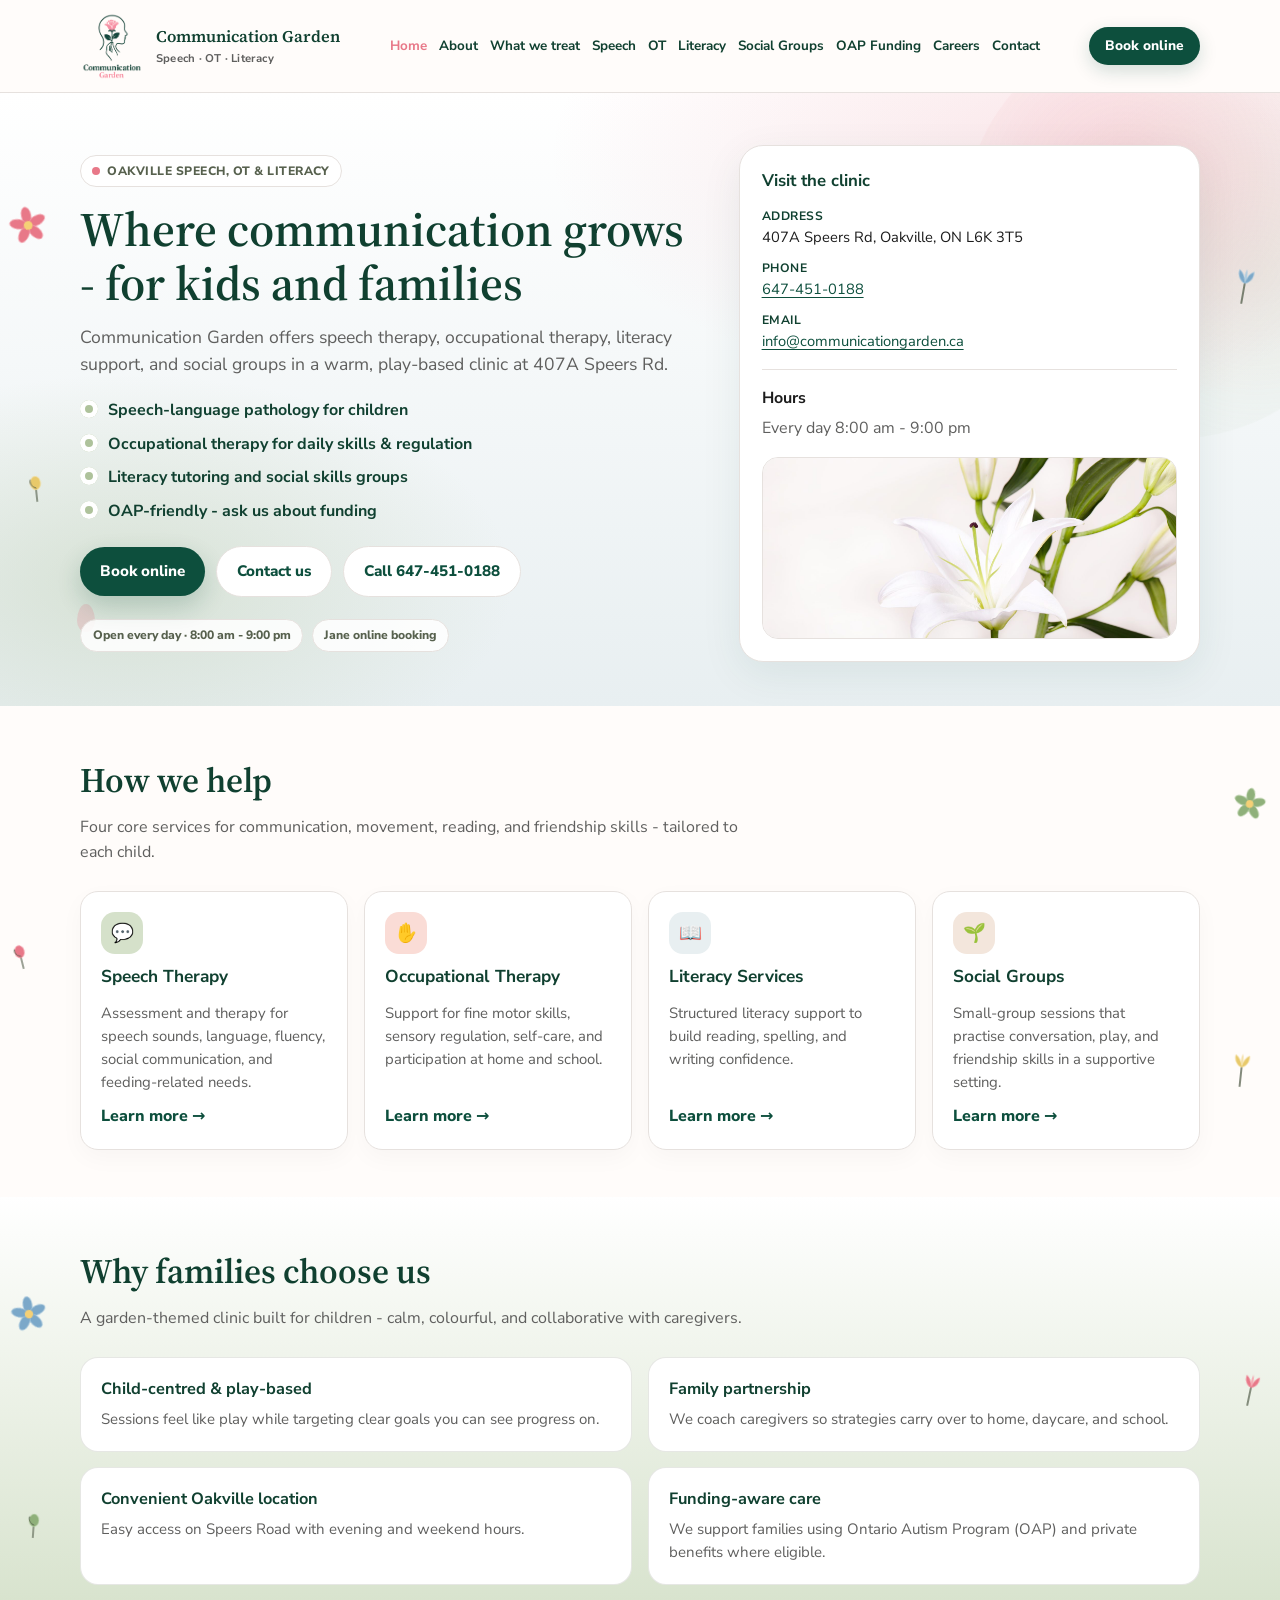
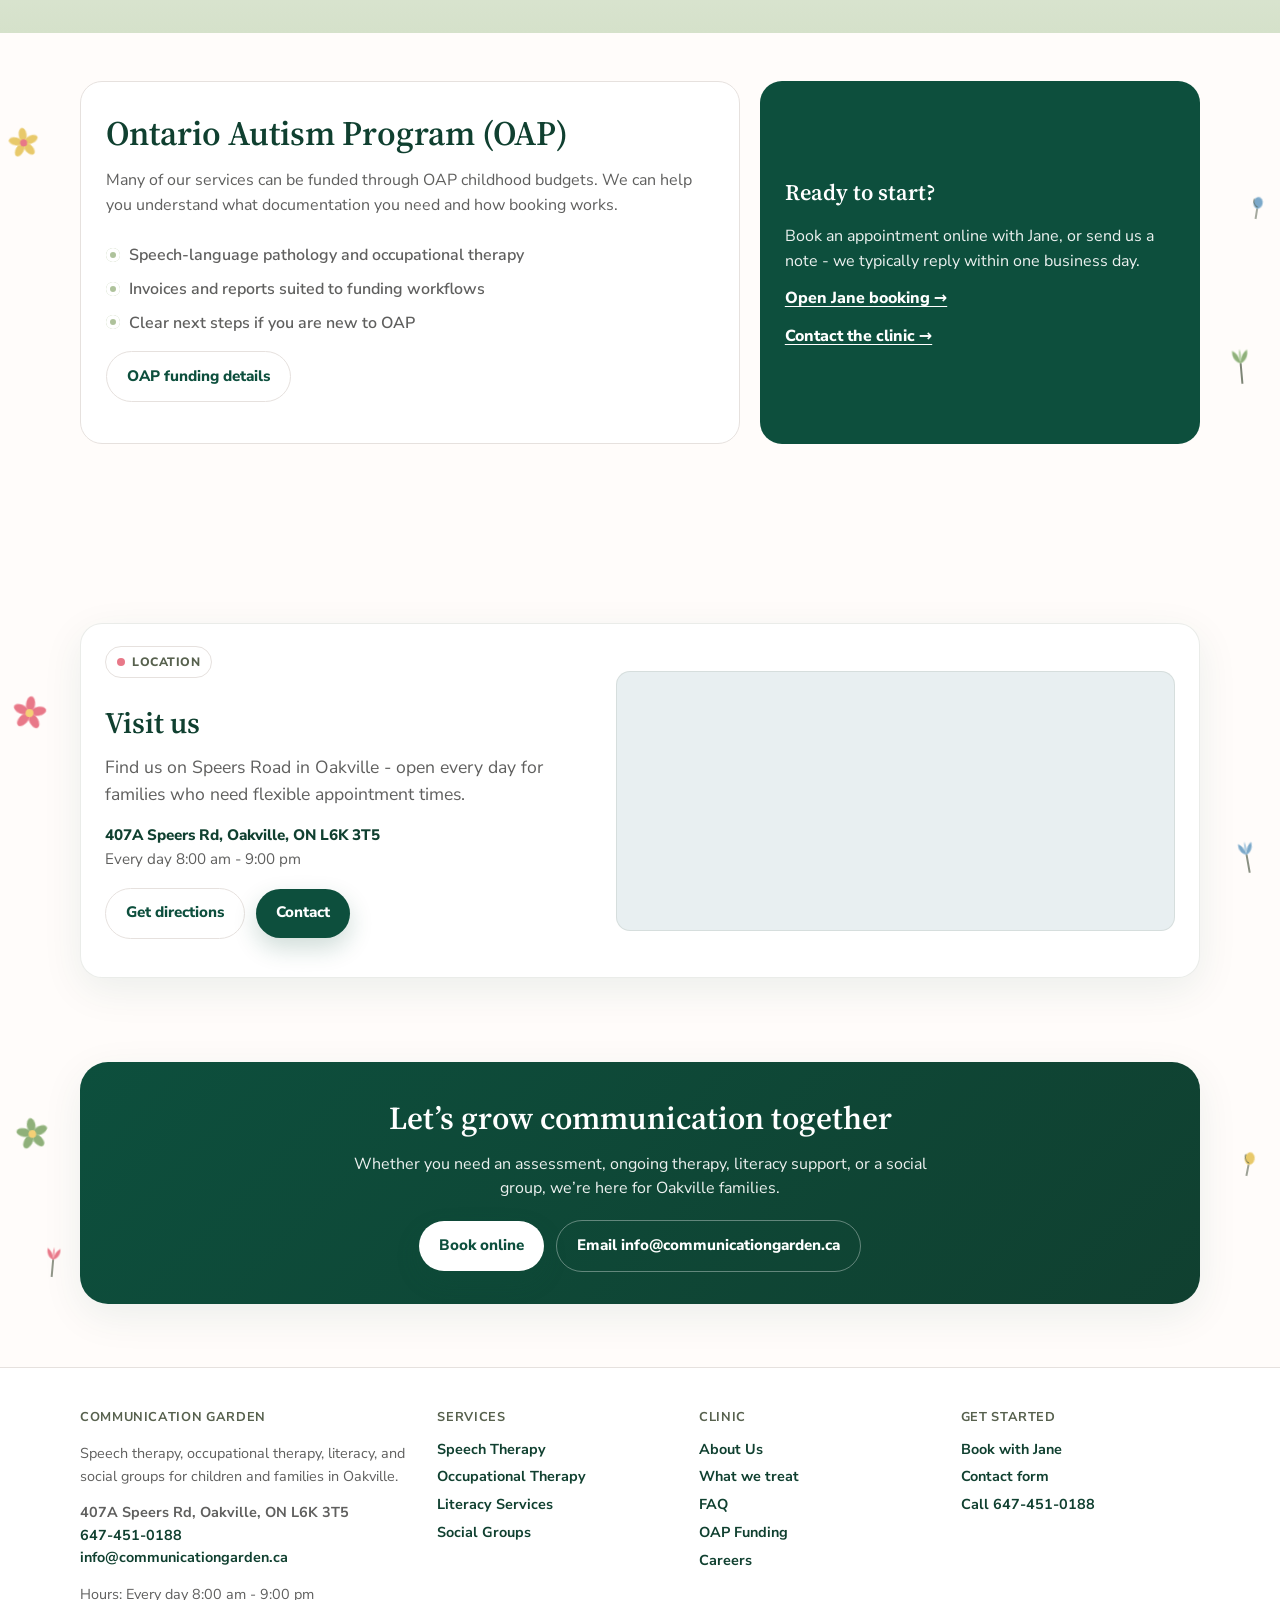
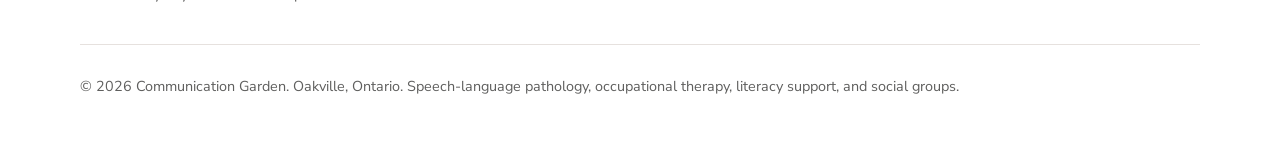
==== commit dae27623: "Replace em and en dashes with hyphens in site copy Visible text, meta, JSON-LD, alts, bios, and CSS " ====
--- a/index.html
+++ b/index.html
@@ -4,10 +4,10 @@
 <meta charset="utf-8">
 <meta name="viewport" content="width=device-width, initial-scale=1">
 <title>Speech Therapy in Oakville | Communication Garden</title>
-<meta name="description" content="Paediatric speech therapy, occupational therapy, literacy, and social groups in Oakville. At 407A Speers Rd — book online or call 647-451-0188.">
+<meta name="description" content="Paediatric speech therapy, occupational therapy, literacy, and social groups in Oakville. At 407A Speers Rd - book online or call 647-451-0188.">
 <link rel="canonical" href="https://communicationgarden.ca/">
 <meta property="og:title" content="Speech Therapy in Oakville | Communication Garden">
-<meta property="og:description" content="Paediatric speech therapy, occupational therapy, literacy, and social groups in Oakville. At 407A Speers Rd — book online or call 647-451-0188.">
+<meta property="og:description" content="Paediatric speech therapy, occupational therapy, literacy, and social groups in Oakville. At 407A Speers Rd - book online or call 647-451-0188.">
 <meta property="og:type" content="website">
 <meta property="og:url" content="https://communicationgarden.ca/">
 <meta property="og:image" content="https://communicationgarden.ca/assets/photo-hero.jpg">
@@ -18,7 +18,7 @@
 <meta property="og:locale" content="en_CA">
 <meta name="twitter:card" content="summary_large_image">
 <meta name="twitter:title" content="Speech Therapy in Oakville | Communication Garden">
-<meta name="twitter:description" content="Paediatric speech therapy, occupational therapy, literacy, and social groups in Oakville. At 407A Speers Rd — book online or call 647-451-0188.">
+<meta name="twitter:description" content="Paediatric speech therapy, occupational therapy, literacy, and social groups in Oakville. At 407A Speers Rd - book online or call 647-451-0188.">
 <meta name="twitter:image" content="https://communicationgarden.ca/assets/photo-hero.jpg">
 <meta name="theme-color" content="#0D4F3D">
 <link rel="icon" href="/assets/favicon.png" type="image/png" sizes="any">
@@ -82,13 +82,13 @@
   <div class="wrap hero-grid">
     <div>
       <div class="eyebrow"><i></i> Oakville speech, OT &amp; literacy</div>
-      <h1>Where communication grows — for kids and families</h1>
+      <h1>Where communication grows - for kids and families</h1>
       <p class="lede">Communication Garden offers speech therapy, occupational therapy, literacy support, and social groups in a warm, play-based clinic at 407A Speers Rd.</p>
       <ul class="hero-points">
         <li>Speech-language pathology for children</li>
         <li>Occupational therapy for daily skills &amp; regulation</li>
         <li>Literacy tutoring and social skills groups</li>
-        <li>OAP-friendly — ask us about funding</li>
+        <li>OAP-friendly - ask us about funding</li>
       </ul>
       <div class="cta-row">
         <a class="btn btn-primary" href="https://communicationgarden.janeapp.com/locations/communication-garden/book" target="_blank" rel="noopener">Book online</a>
@@ -96,7 +96,7 @@
         <a class="btn btn-ghost" href="tel:+16474510188">Call 647-451-0188</a>
       </div>
       <div class="trust-row">
-        <span class="pill">Open every day · 8:00 am – 9:00 pm</span>
+        <span class="pill">Open every day · 8:00 am - 9:00 pm</span>
         <span class="pill">Jane online booking</span>
 </div>
     </div>
@@ -109,7 +109,7 @@
       </div>
       <div class="hours">
         <strong>Hours</strong>
-        <p>Every day 8:00 am – 9:00 pm</p>
+        <p>Every day 8:00 am - 9:00 pm</p>
       </div>
       <div class="hero-photo">
         <img src="/assets/photo-hero.jpg" alt="Play-based paediatric therapy clinic at Communication Garden in Oakville" width="640" height="360" loading="eager">
@@ -205,7 +205,7 @@
   <div class="wrap">
     <div class="section-head">
       <h2>How we help</h2>
-      <p>Four core services for communication, movement, reading, and friendship skills — tailored to each child.</p>
+      <p>Four core services for communication, movement, reading, and friendship skills - tailored to each child.</p>
     </div>
     <div class="services">
       <article class="service">
@@ -240,7 +240,7 @@
   <div class="wrap">
     <div class="section-head">
       <h2>Why families choose us</h2>
-      <p>A garden-themed clinic built for children — calm, colourful, and collaborative with caregivers.</p>
+      <p>A garden-themed clinic built for children - calm, colourful, and collaborative with caregivers.</p>
     </div>
     <div class="why">
       <article><h3>Child-centred &amp; play-based</h3><p>Sessions feel like play while targeting clear goals you can see progress on.</p></article>
@@ -267,7 +267,7 @@
     </div>
     <div class="funding-side">
       <h3>Ready to start?</h3>
-      <p>Book an appointment online with Jane, or send us a note — we typically reply within one business day.</p>
+      <p>Book an appointment online with Jane, or send us a note - we typically reply within one business day.</p>
       <a href="https://communicationgarden.janeapp.com/locations/communication-garden/book" target="_blank" rel="noopener">Open Jane booking →</a>
       <a href="/contact/">Contact the clinic →</a>
     </div>
@@ -291,8 +291,8 @@
     <div class="visit-us-copy">
       <div class="eyebrow"><i></i> Location</div>
       <h2 id="visit-us-heading">Visit us</h2>
-      <p class="lede" style="margin-bottom:1rem">Find us on Speers Road in Oakville — open every day for families who need flexible appointment times.</p>
-      <p class="visit-meta"><strong>407A Speers Rd, Oakville, ON L6K 3T5</strong><br>Every day 8:00 am – 9:00 pm</p>
+      <p class="lede" style="margin-bottom:1rem">Find us on Speers Road in Oakville - open every day for families who need flexible appointment times.</p>
+      <p class="visit-meta"><strong>407A Speers Rd, Oakville, ON L6K 3T5</strong><br>Every day 8:00 am - 9:00 pm</p>
       <p class="cta-row" style="margin-top:1rem">
         <a class="btn btn-ghost" href="https://www.google.com/maps/dir/?api=1&amp;destination=407A+Speers+Rd+Oakville+ON+L6K+3T5" target="_blank" rel="noopener">Get directions</a>
         <a class="btn btn-primary" href="/contact/">Contact</a>
@@ -332,7 +332,7 @@
       <p><strong>407A Speers Rd, Oakville, ON L6K 3T5</strong><br>
       <a href="tel:+16474510188">647-451-0188</a><br>
       <a href="mailto:info@communicationgarden.ca">info@communicationgarden.ca</a></p>
-      <p>Hours: Every day 8:00 am – 9:00 pm</p>
+      <p>Hours: Every day 8:00 am - 9:00 pm</p>
     </div>
     <div>
       <h3>Services</h3>
--- a/styles.css
+++ b/styles.css
@@ -1,4 +1,4 @@
-/* Communication Garden — static site */
+/* Communication Garden - static site */
 :root {
   --forest: #0D4F3D;
   --forest-deep: #104030;
@@ -256,7 +256,7 @@
   content: " +";
   font-weight: 800;
 }
-.team-card .team-more[open] summary::after { content: " –"; }
+.team-card .team-more[open] summary::after { content: " -"; }
 .team-card .team-more p {
   margin: .55rem 0 0;
   font-size: .9rem;
@@ -308,7 +308,7 @@
 .gf-center { stroke: var(--rose); stroke-width: 1.1; fill: none; }
 .grow-flower.is-static .gf-path { stroke-dashoffset: 0; }
 @media (max-width: 820px) {
-  /* Compact flower between sections — visible on phones, does not cover copy */
+  /* Compact flower between sections - visible on phones, does not cover copy */
   .section-bloom {
     display: flex;
     justify-content: center;
@@ -339,7 +339,7 @@
   position: relative;
   z-index: 1;
 }
-/* Keep opaque card surfaces above the vine — do not override .funding-side (forest CTA) */
+/* Keep opaque card surfaces above the vine - do not override .funding-side (forest CTA) */
 .vine-region .service,
 .vine-region .why article,
 .vine-region .funding-card {
@@ -525,7 +525,7 @@
 }
 
 
-/* Maps — subtle, on-brand */
+/* Maps - subtle, on-brand */
 .map-frame {
   position: relative;
   overflow: hidden;
@@ -752,7 +752,7 @@
   to { opacity: 1; }
 }
 
-/* Soft drifting wash in the hero — very low motion */
+/* Soft drifting wash in the hero - very low motion */
 .hero::before {
   content: "";
   position: absolute;
@@ -795,7 +795,7 @@
   50%      { transform: translate3d(10px, -16px, 0) rotate(10deg); opacity: .55; }
 }
 
-/* Scroll reveal — JS adds .reveal only when motion is allowed */
+/* Scroll reveal - JS adds .reveal only when motion is allowed */
 .reveal {
   opacity: 0;
   transform: translate3d(0, 18px, 0);
@@ -848,7 +848,7 @@
   .btn-primary:hover {
     box-shadow: 0 14px 28px rgba(13, 79, 61, .28);
   }
-  /* Keep forest CTA green on hover — lift without washing out */
+  /* Keep forest CTA green on hover - lift without washing out */
   .funding-side {
     transition: transform .35s cubic-bezier(.22, 1, .36, 1), box-shadow .35s cubic-bezier(.22, 1, .36, 1);
   }
@@ -938,7 +938,7 @@
 }
 
 
-/* ===== What we treat — accordion cards ===== */
+/* ===== What we treat - accordion cards ===== */
 .treat-intro {
   max-width: 44rem;
   margin-bottom: 1.75rem;
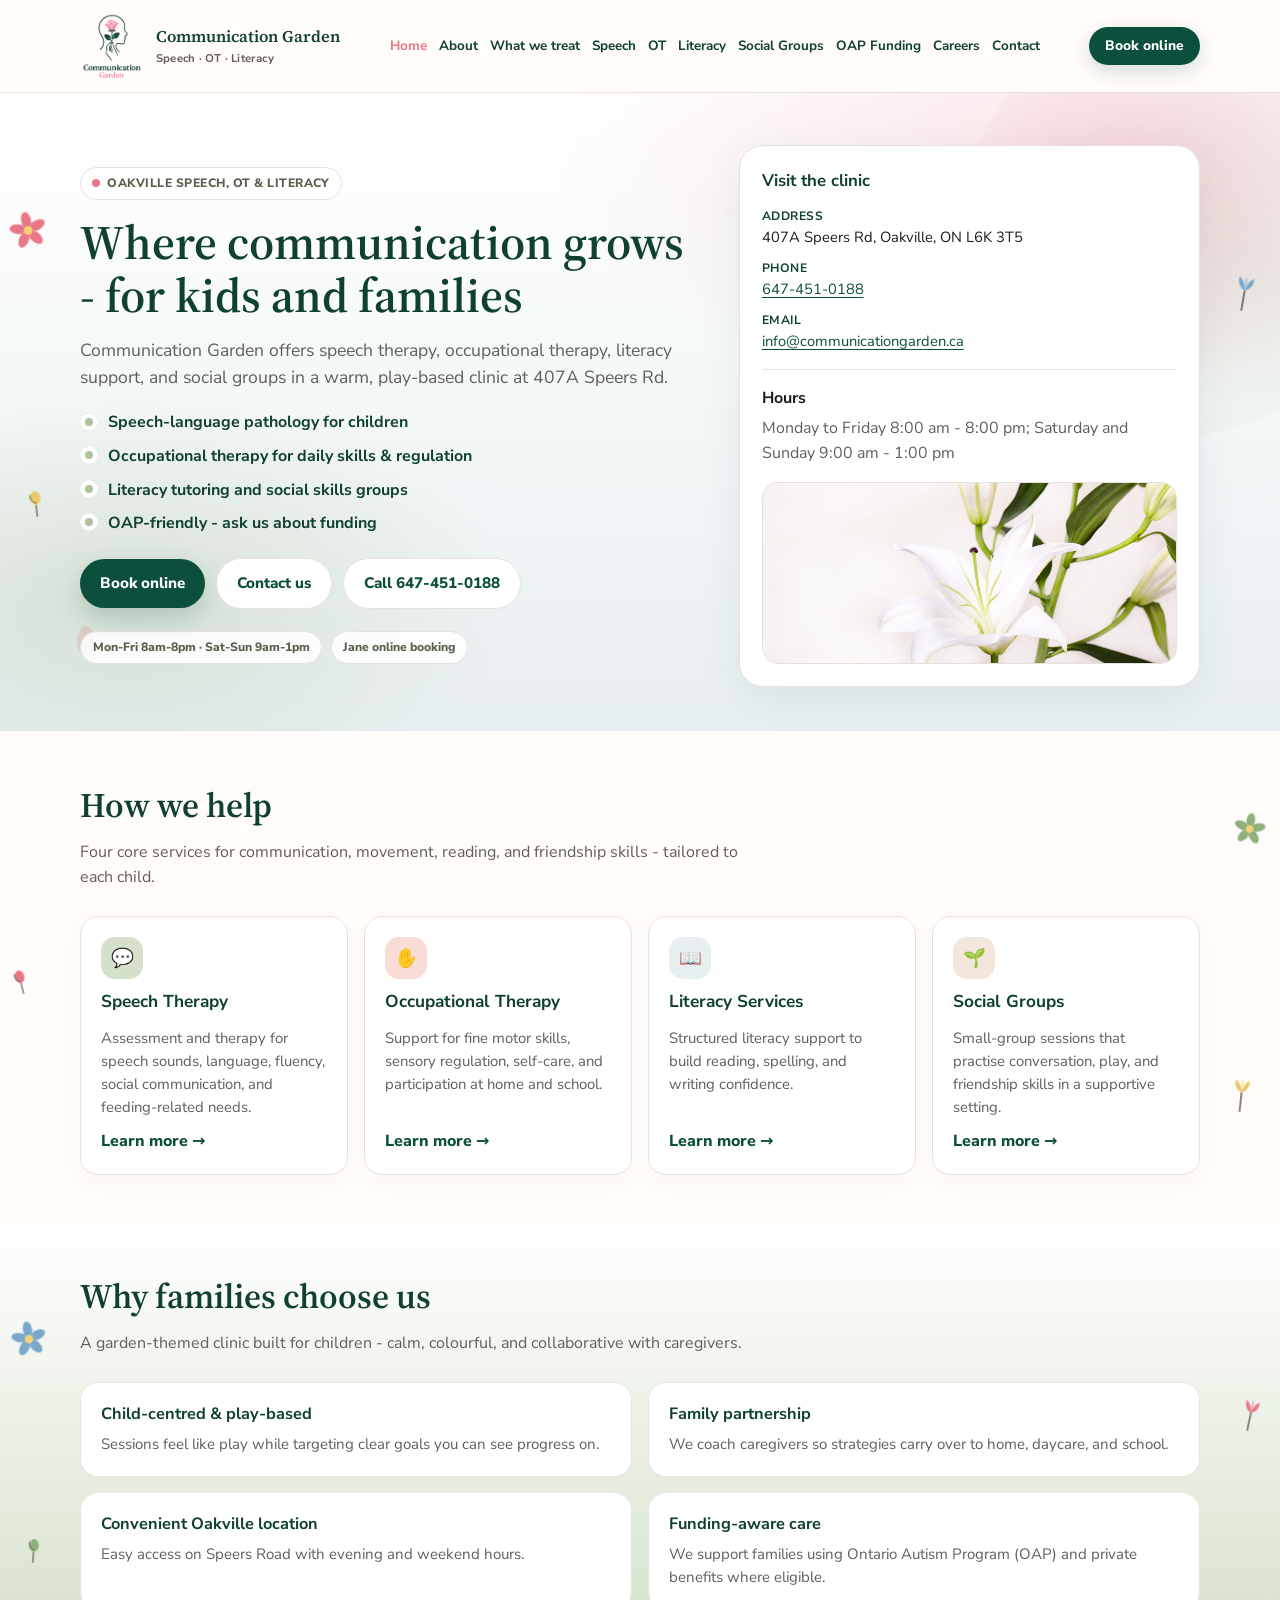
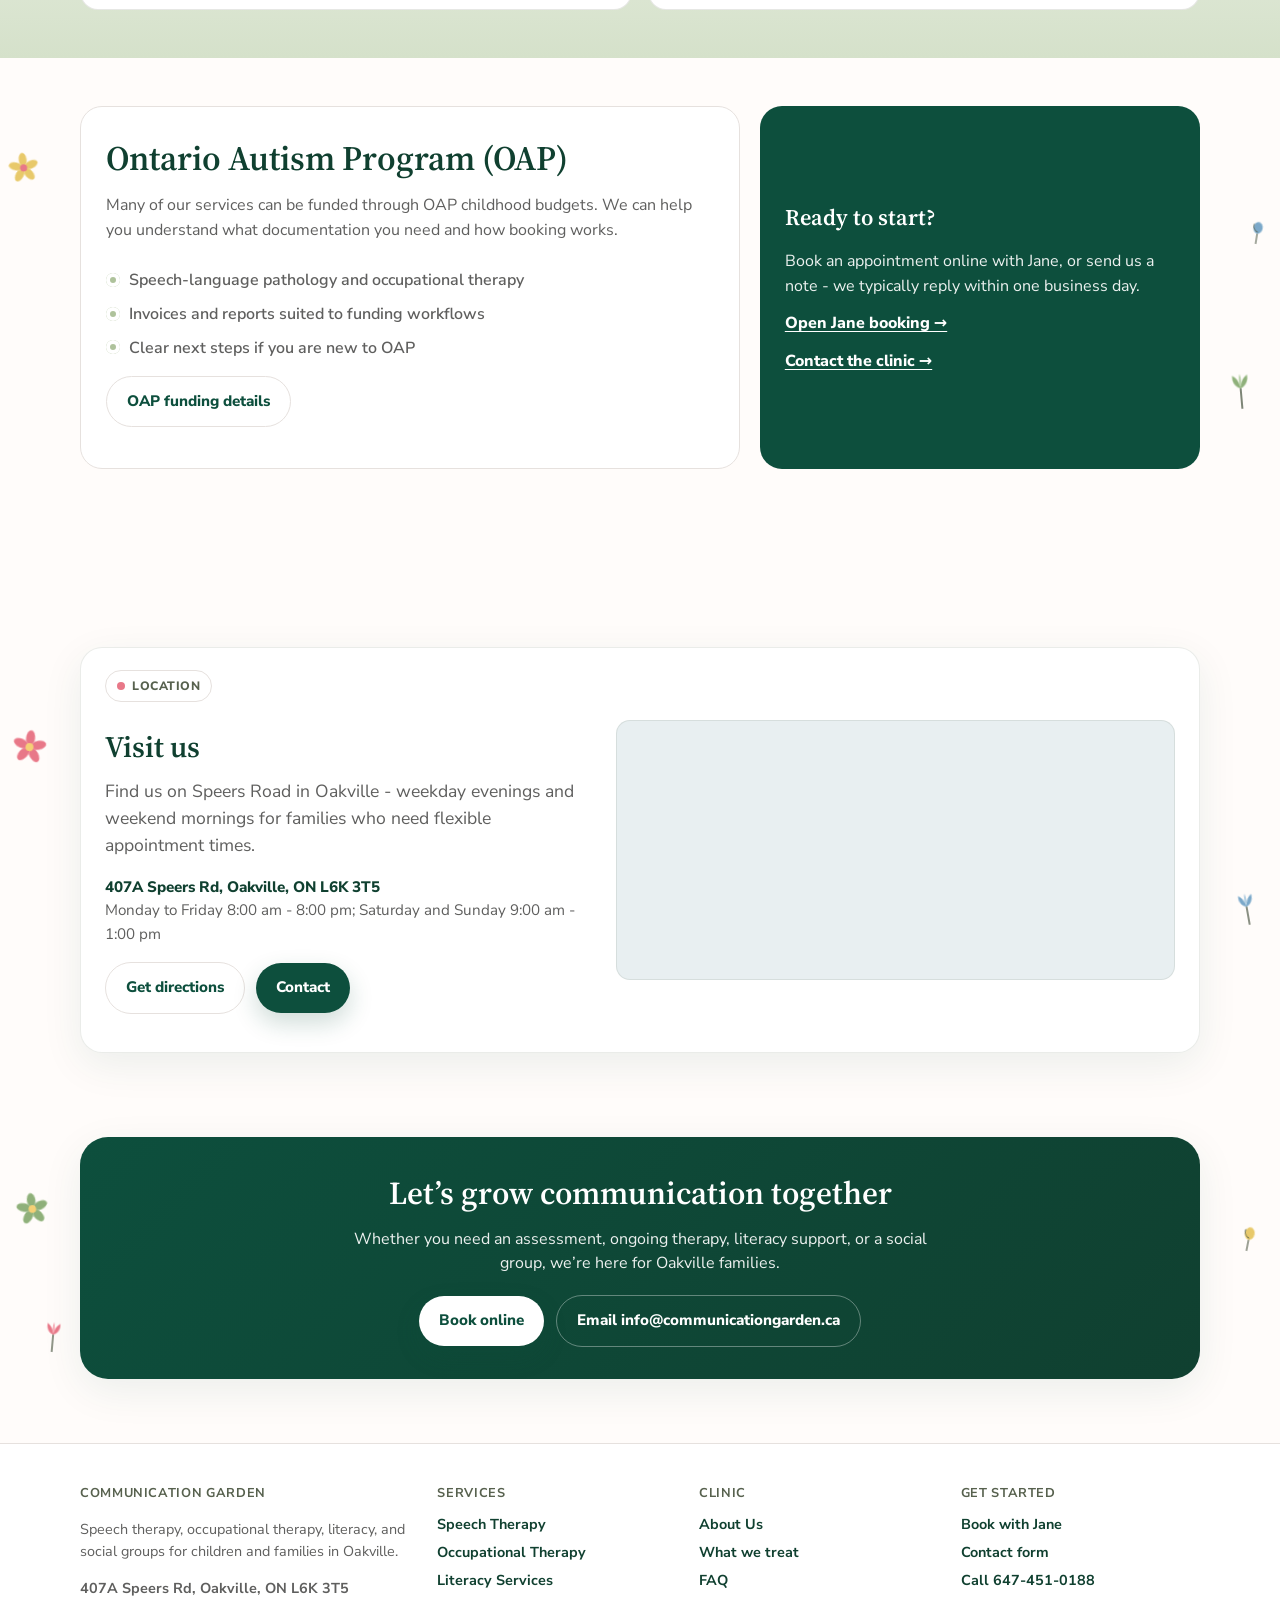
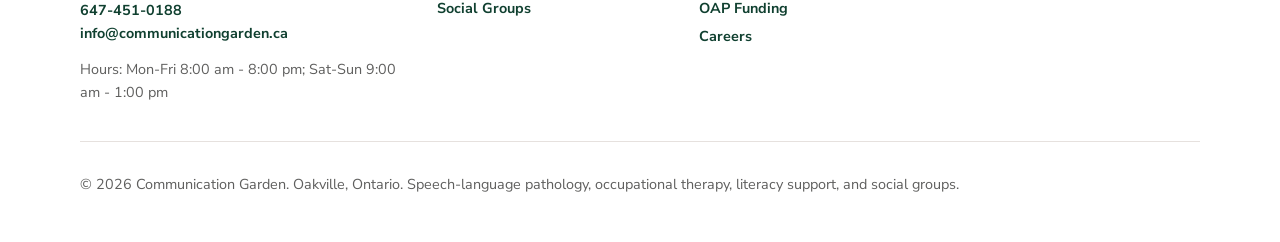
==== commit c7c808a7: "Update clinic hours to weekday evenings and weekend mornings Monday-Friday 8:00 am-8:00 pm and Satur" ====
--- a/index.html
+++ b/index.html
@@ -30,7 +30,7 @@
 <link href="https://fonts.googleapis.com/css2?family=Nunito+Sans:wght@400;600;700;800&family=Source+Serif+4:opsz,wght@8..60,600&display=swap" rel="stylesheet">
 <link rel="stylesheet" href="/styles.css">
 <script type="application/ld+json">
-{"@context":"https://schema.org","@type":["MedicalClinic","LocalBusiness"],"name":"Communication Garden","alternateName":"Communication Garden Oakville","description":"Paediatric speech therapy, occupational therapy, literacy support, and social groups in Oakville, Ontario.","url":"https://communicationgarden.ca/","telephone":"+1-647-451-0188","email":"info@communicationgarden.ca","image":"https://communicationgarden.ca/assets/logo.png","logo":"https://communicationgarden.ca/assets/logo.png","address":{"@type":"PostalAddress","streetAddress":"407A Speers Rd","addressLocality":"Oakville","addressRegion":"ON","postalCode":"L6K 3T5","addressCountry":"CA"},"geo":{"@type":"GeoCoordinates","latitude":43.43706,"longitude":-79.69803},"hasMap":"https://www.google.com/maps?q=407A+Speers+Rd,+Oakville,+ON+L6K+3T5","openingHoursSpecification":[{"@type":"OpeningHoursSpecification","dayOfWeek":["Monday","Tuesday","Wednesday","Thursday","Friday","Saturday","Sunday"],"opens":"08:00","closes":"21:00"}],"areaServed":[{"@type":"City","name":"Oakville"},{"@type":"City","name":"Burlington"},{"@type":"City","name":"Mississauga"},{"@type":"AdministrativeArea","name":"Halton"}],"sameAs":["https://communicationgarden.janeapp.com/","https://communicationgarden.janeapp.com/locations/communication-garden"],"medicalSpecialty":["Speech Pathology","Occupational Therapy"],"priceRange":"$$"}
+{"@context":"https://schema.org","@type":["MedicalClinic","LocalBusiness"],"name":"Communication Garden","alternateName":"Communication Garden Oakville","description":"Paediatric speech therapy, occupational therapy, literacy support, and social groups in Oakville, Ontario.","url":"https://communicationgarden.ca/","telephone":"+1-647-451-0188","email":"info@communicationgarden.ca","image":"https://communicationgarden.ca/assets/logo.png","logo":"https://communicationgarden.ca/assets/logo.png","address":{"@type":"PostalAddress","streetAddress":"407A Speers Rd","addressLocality":"Oakville","addressRegion":"ON","postalCode":"L6K 3T5","addressCountry":"CA"},"geo":{"@type":"GeoCoordinates","latitude":43.43706,"longitude":-79.69803},"hasMap":"https://www.google.com/maps?q=407A+Speers+Rd,+Oakville,+ON+L6K+3T5","openingHoursSpecification":[{"@type":"OpeningHoursSpecification","dayOfWeek":["Monday","Tuesday","Wednesday","Thursday","Friday"],"opens":"08:00","closes":"20:00"},{"@type":"OpeningHoursSpecification","dayOfWeek":["Saturday","Sunday"],"opens":"09:00","closes":"13:00"}],"areaServed":[{"@type":"City","name":"Oakville"},{"@type":"City","name":"Burlington"},{"@type":"City","name":"Mississauga"},{"@type":"AdministrativeArea","name":"Halton"}],"sameAs":["https://communicationgarden.janeapp.com/","https://communicationgarden.janeapp.com/locations/communication-garden"],"medicalSpecialty":["Speech Pathology","Occupational Therapy"],"priceRange":"$$"}
 </script>
 </head>
 <body>
@@ -96,7 +96,7 @@
         <a class="btn btn-ghost" href="tel:+16474510188">Call 647-451-0188</a>
       </div>
       <div class="trust-row">
-        <span class="pill">Open every day · 8:00 am - 9:00 pm</span>
+        <span class="pill">Mon-Fri 8am-8pm · Sat-Sun 9am-1pm</span>
         <span class="pill">Jane online booking</span>
 </div>
     </div>
@@ -109,7 +109,7 @@
       </div>
       <div class="hours">
         <strong>Hours</strong>
-        <p>Every day 8:00 am - 9:00 pm</p>
+        <p>Monday to Friday 8:00 am - 8:00 pm; Saturday and Sunday 9:00 am - 1:00 pm</p>
       </div>
       <div class="hero-photo">
         <img src="/assets/photo-hero.jpg" alt="Play-based paediatric therapy clinic at Communication Garden in Oakville" width="640" height="360" loading="eager">
@@ -291,8 +291,8 @@
     <div class="visit-us-copy">
       <div class="eyebrow"><i></i> Location</div>
       <h2 id="visit-us-heading">Visit us</h2>
-      <p class="lede" style="margin-bottom:1rem">Find us on Speers Road in Oakville - open every day for families who need flexible appointment times.</p>
-      <p class="visit-meta"><strong>407A Speers Rd, Oakville, ON L6K 3T5</strong><br>Every day 8:00 am - 9:00 pm</p>
+      <p class="lede" style="margin-bottom:1rem">Find us on Speers Road in Oakville - weekday evenings and weekend mornings for families who need flexible appointment times.</p>
+      <p class="visit-meta"><strong>407A Speers Rd, Oakville, ON L6K 3T5</strong><br>Monday to Friday 8:00 am - 8:00 pm; Saturday and Sunday 9:00 am - 1:00 pm</p>
       <p class="cta-row" style="margin-top:1rem">
         <a class="btn btn-ghost" href="https://www.google.com/maps/dir/?api=1&amp;destination=407A+Speers+Rd+Oakville+ON+L6K+3T5" target="_blank" rel="noopener">Get directions</a>
         <a class="btn btn-primary" href="/contact/">Contact</a>
@@ -332,7 +332,7 @@
       <p><strong>407A Speers Rd, Oakville, ON L6K 3T5</strong><br>
       <a href="tel:+16474510188">647-451-0188</a><br>
       <a href="mailto:info@communicationgarden.ca">info@communicationgarden.ca</a></p>
-      <p>Hours: Every day 8:00 am - 9:00 pm</p>
+      <p>Hours: Mon-Fri 8:00 am - 8:00 pm; Sat-Sun 9:00 am - 1:00 pm</p>
     </div>
     <div>
       <h3>Services</h3>
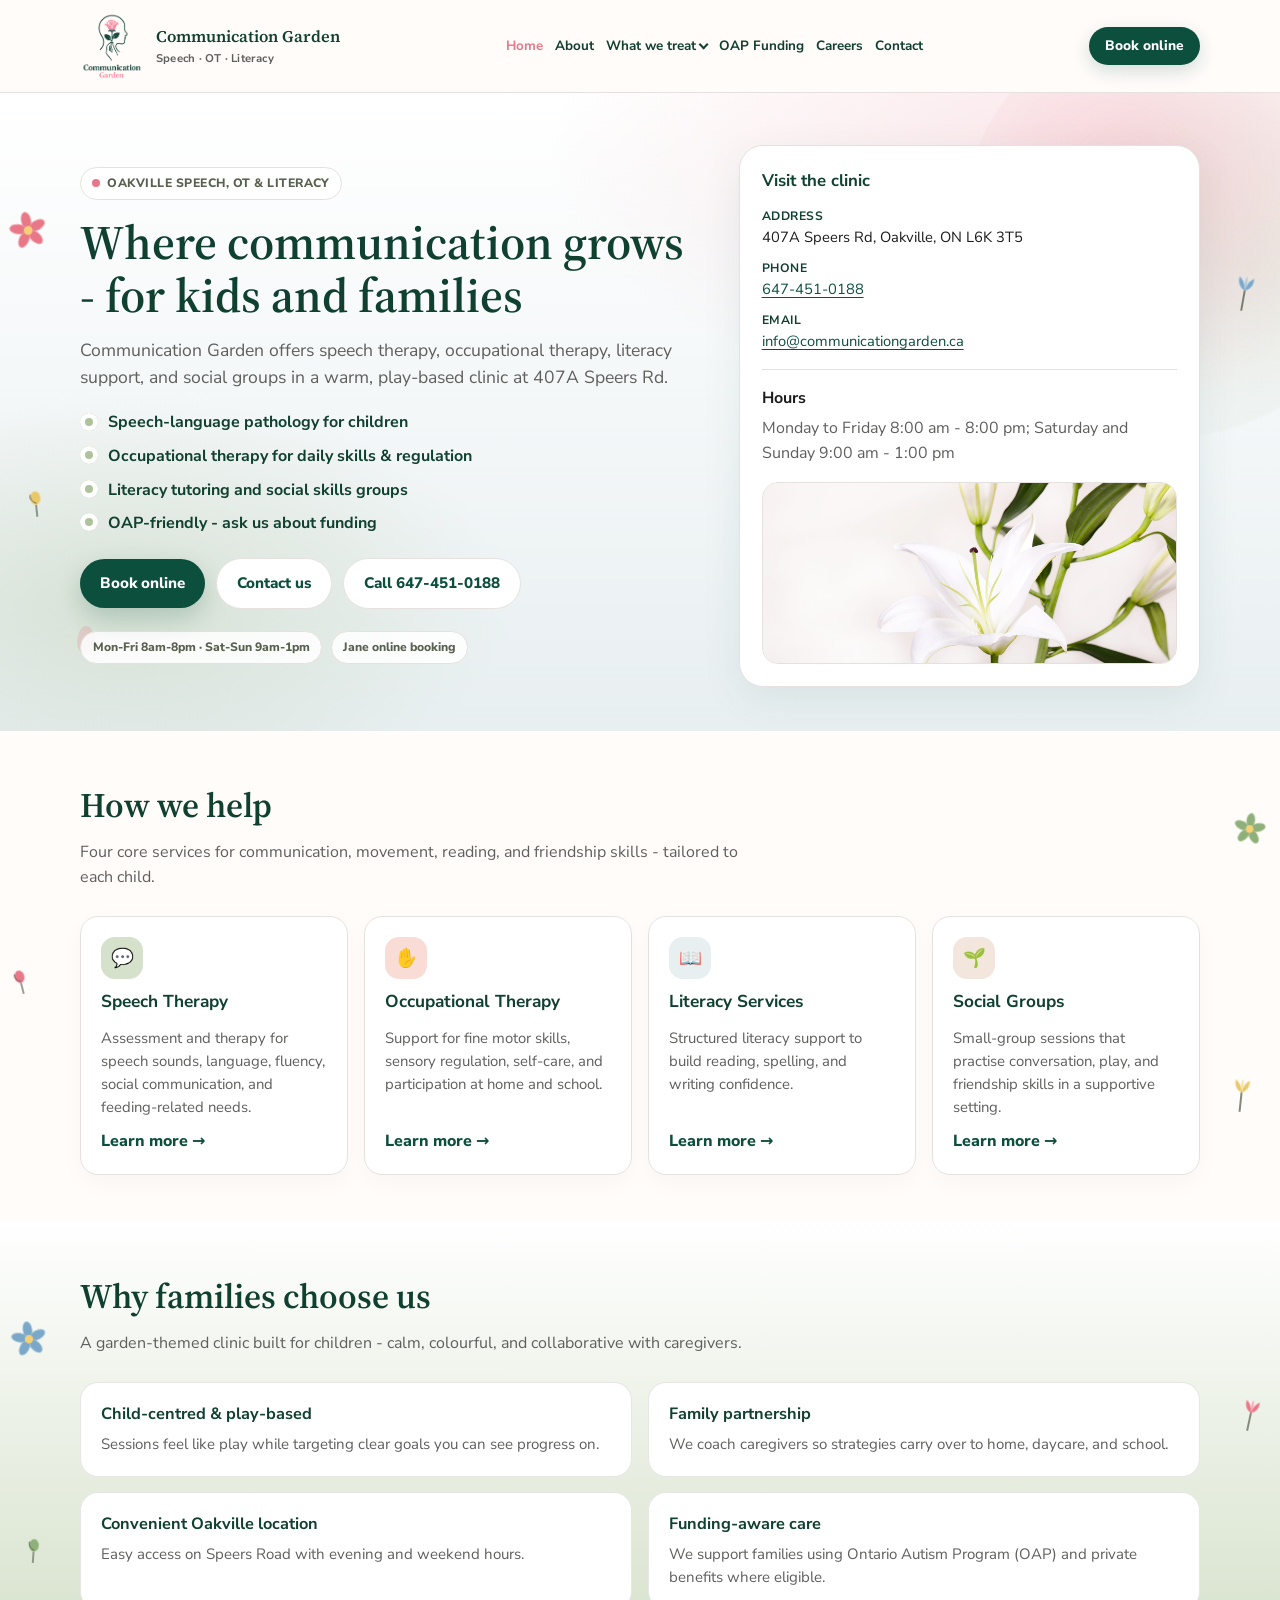
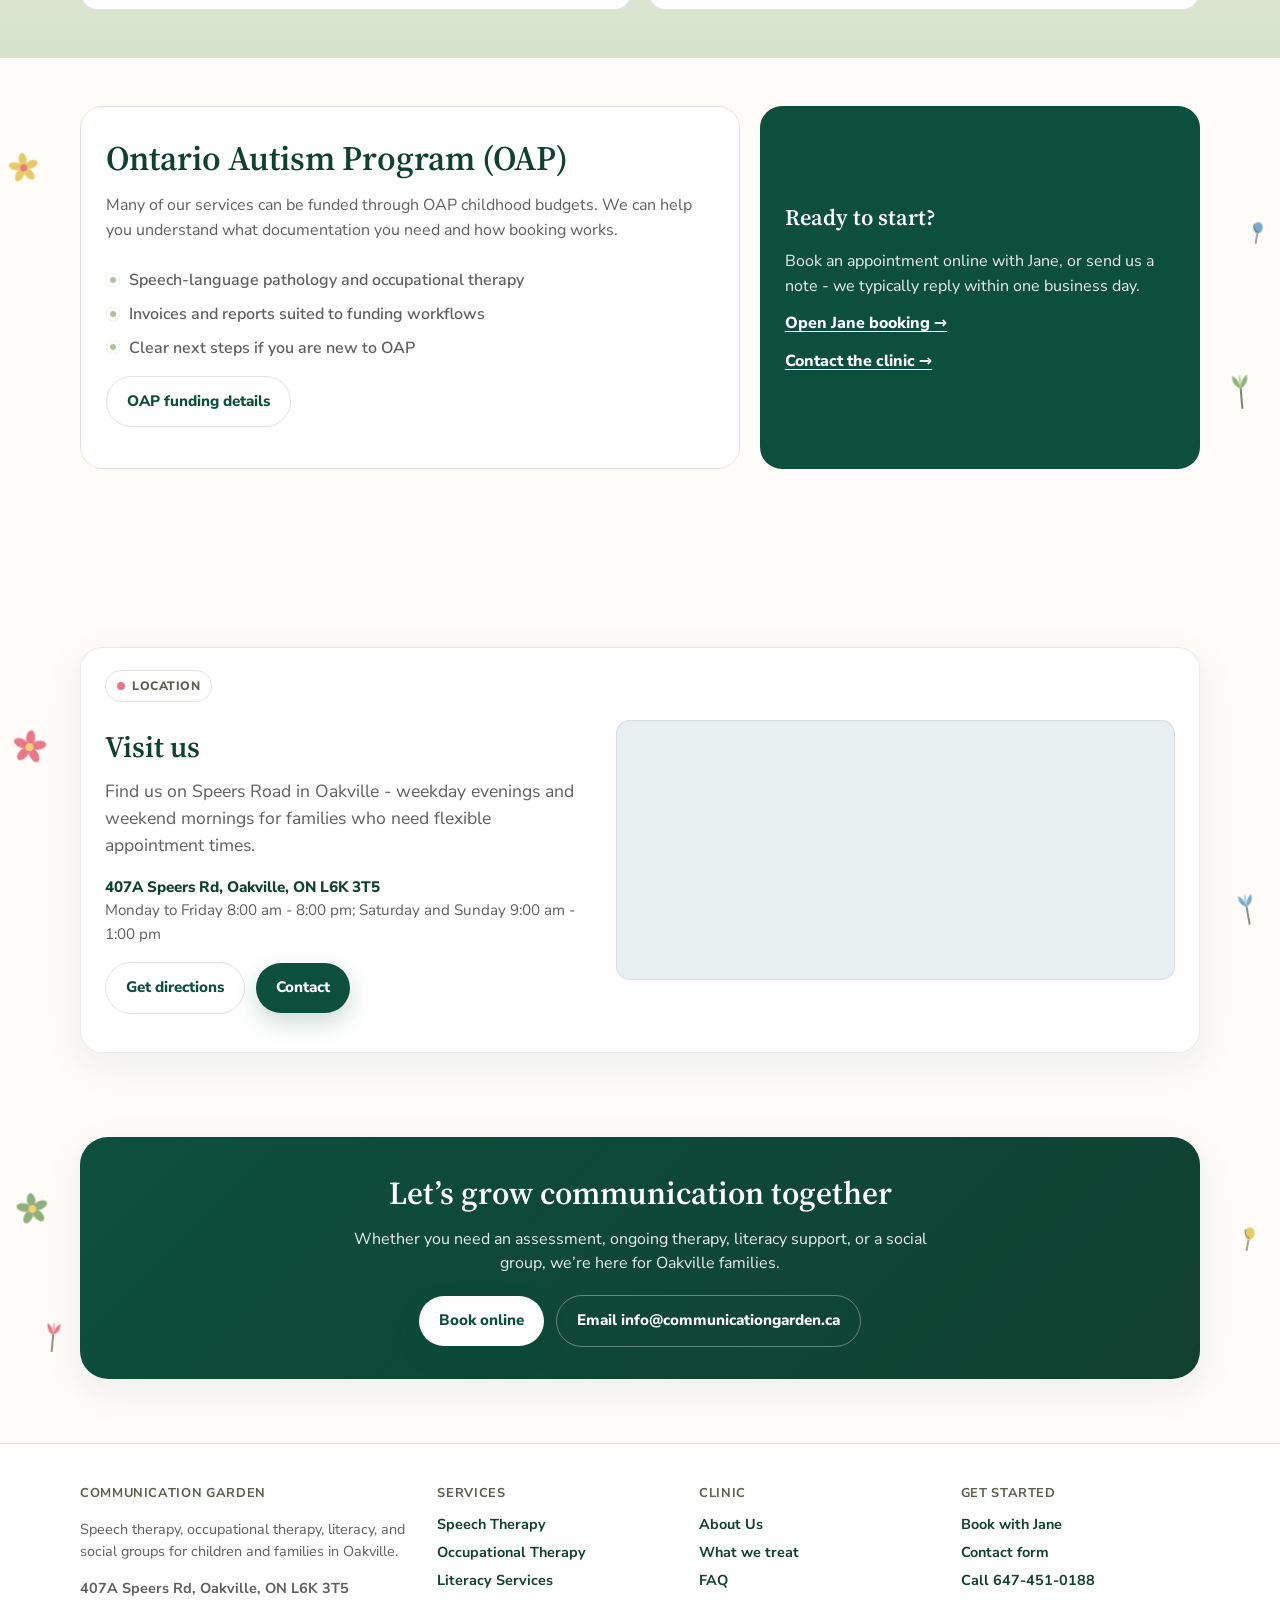
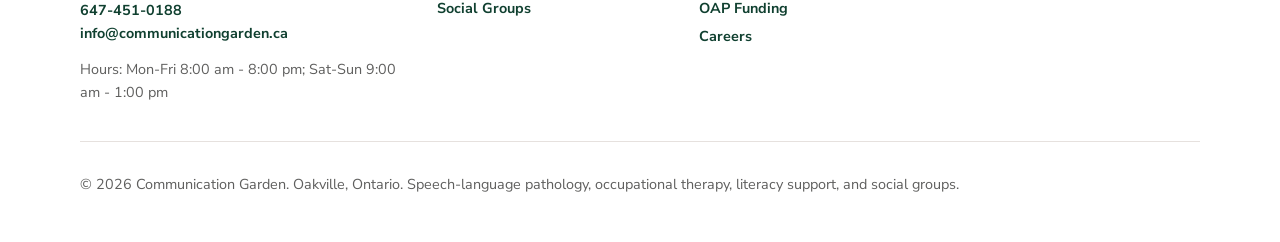
==== commit a48c135f: "Simplify desktop nav with What we treat dropdown Fold Speech, OT, Literacy, and Social Groups into a" ====
--- a/index.html
+++ b/index.html
@@ -41,36 +41,44 @@
       <img src="/assets/logo.png" width="64" height="70" alt="Communication Garden logo">
       <span><span class="brand-name">Communication Garden</span><span class="brand-tag">Speech · OT · Literacy</span></span>
     </a>
-    <nav class="nav-desktop" aria-label="Primary">
+        <nav class="nav-desktop" aria-label="Primary">
       <ul>
         <li><a href="/" aria-current="page">Home</a></li>
-<li><a href="/about-us/">About</a></li>
-
-<li><a href="/what-we-treat/">What we treat</a></li><li><a href="/speech-therapy/">Speech</a></li>
-<li><a href="/occupational-therapy/">OT</a></li>
-<li><a href="/literacy-services/">Literacy</a></li>
-<li><a href="/social-groups/">Social Groups</a></li>
-<li><a href="/oap-funding/">OAP Funding</a></li>
-<li><a href="/careers/">Careers</a></li>
-<li><a href="/contact/">Contact</a></li>
+        <li><a href="/about-us/">About</a></li>
+        <li class="has-dropdown">
+          <a href="/what-we-treat/" class="nav-dropdown-trigger" aria-haspopup="true" aria-expanded="false" id="nav-treat-trigger">What we treat <span class="nav-caret" aria-hidden="true"></span></a>
+          <ul class="nav-dropdown" id="nav-treat-menu" aria-label="What we treat">
+            <li><a href="/speech-therapy/">Speech</a></li>
+            <li><a href="/occupational-therapy/">OT</a></li>
+            <li><a href="/literacy-services/">Literacy</a></li>
+            <li><a href="/social-groups/">Social Groups</a></li>
+          </ul>
+        </li>
+        <li><a href="/oap-funding/">OAP Funding</a></li>
+        <li><a href="/careers/">Careers</a></li>
+        <li><a href="/contact/">Contact</a></li>
       </ul>
     </nav>
     <a class="nav-cta desktop-only" href="https://communicationgarden.janeapp.com/locations/communication-garden/book" target="_blank" rel="noopener">Book online</a>
     <button class="menu-toggle" type="button" aria-expanded="false" aria-controls="nav-drawer">Menu</button>
   </div>
-  <div class="nav-drawer" id="nav-drawer">
+    <div class="nav-drawer" id="nav-drawer">
     <div class="wrap">
       <ul>
         <li><a href="/" aria-current="page">Home</a></li>
-<li><a href="/about-us/">About</a></li>
-
-<li><a href="/what-we-treat/">What we treat</a></li><li><a href="/speech-therapy/">Speech</a></li>
-<li><a href="/occupational-therapy/">OT</a></li>
-<li><a href="/literacy-services/">Literacy</a></li>
-<li><a href="/social-groups/">Social Groups</a></li>
-<li><a href="/oap-funding/">OAP Funding</a></li>
-<li><a href="/careers/">Careers</a></li>
-<li><a href="/contact/">Contact</a></li>
+        <li><a href="/about-us/">About</a></li>
+        <li class="nav-drawer-group">
+          <a href="/what-we-treat/">What we treat</a>
+          <ul class="nav-drawer-nested">
+            <li><a href="/speech-therapy/">Speech</a></li>
+            <li><a href="/occupational-therapy/">OT</a></li>
+            <li><a href="/literacy-services/">Literacy</a></li>
+            <li><a href="/social-groups/">Social Groups</a></li>
+          </ul>
+        </li>
+        <li><a href="/oap-funding/">OAP Funding</a></li>
+        <li><a href="/careers/">Careers</a></li>
+        <li><a href="/contact/">Contact</a></li>
       </ul>
       <a class="nav-cta" href="https://communicationgarden.janeapp.com/locations/communication-garden/book" target="_blank" rel="noopener">Book online</a>
     </div>
--- a/styles.css
+++ b/styles.css
@@ -85,6 +85,105 @@
   display: block; padding: .55rem 0; text-decoration: none; font-weight: 800; color: var(--forest-deep);
 }
 .nav-drawer .nav-cta { display: inline-flex; margin-top: .5rem; }
+
+/* What we treat dropdown */
+.nav-desktop .has-dropdown {
+  position: relative;
+}
+.nav-dropdown-trigger {
+  display: inline-flex;
+  align-items: center;
+  gap: .28rem;
+}
+.nav-caret {
+  display: inline-block;
+  width: .45rem;
+  height: .45rem;
+  border-right: 2px solid currentColor;
+  border-bottom: 2px solid currentColor;
+  transform: translateY(-1px) rotate(45deg);
+  transition: transform .2s ease;
+  flex-shrink: 0;
+}
+.has-dropdown.is-open > .nav-dropdown-trigger .nav-caret,
+.has-dropdown:hover > .nav-dropdown-trigger .nav-caret,
+.has-dropdown:focus-within > .nav-dropdown-trigger .nav-caret {
+  transform: translateY(1px) rotate(225deg);
+}
+.nav-desktop .nav-dropdown {
+  position: absolute;
+  top: calc(100% + .55rem);
+  left: 50%;
+  transform: translateX(-50%) translateY(6px);
+  display: grid;
+  gap: .1rem;
+  min-width: 12rem;
+  margin: 0;
+  padding: .45rem;
+  list-style: none;
+  background: #fff;
+  border: 1px solid var(--line);
+  border-radius: 14px;
+  box-shadow: var(--shadow);
+  opacity: 0;
+  visibility: hidden;
+  pointer-events: none;
+  transition: opacity .18s ease, transform .18s ease, visibility .18s;
+  z-index: 60;
+  flex-wrap: nowrap;
+}
+.nav-dropdown::before {
+  content: "";
+  position: absolute;
+  top: -0.55rem;
+  left: 0;
+  right: 0;
+  height: 0.55rem;
+}
+.has-dropdown.is-open > .nav-dropdown,
+.has-dropdown:hover > .nav-dropdown,
+.has-dropdown:focus-within > .nav-dropdown {
+  opacity: 1;
+  visibility: visible;
+  pointer-events: auto;
+  transform: translateX(-50%) translateY(0);
+}
+.nav-dropdown a {
+  display: block;
+  padding: .55rem .75rem;
+  border-radius: 10px;
+  text-decoration: none;
+  color: var(--forest-deep);
+  font-size: .84rem;
+  white-space: nowrap;
+}
+.nav-dropdown a:hover,
+.nav-dropdown a:focus-visible,
+.nav-dropdown a[aria-current="page"] {
+  background: rgba(213, 225, 202, .55);
+  color: var(--rose);
+}
+@media (prefers-reduced-motion: reduce) {
+  .nav-dropdown,
+  .nav-caret { transition: none; }
+}
+
+/* Mobile nested services under What we treat */
+.nav-drawer-group { display: grid; gap: .15rem; }
+.nav-drawer-nested {
+  list-style: none;
+  margin: 0 0 .25rem;
+  padding: 0 0 0 .9rem;
+  display: grid;
+  gap: .1rem;
+  border-left: 2px solid var(--sage);
+}
+.nav-drawer-nested a {
+  font-weight: 700;
+  font-size: .92rem;
+  padding: .35rem 0;
+  color: var(--sage-dark);
+}
 .hero {
   position: relative; overflow: hidden;
   padding: 3.25rem 0 2.75rem;
@@ -683,7 +782,7 @@
 
   /* Hover / focus bloom on nav + primary CTAs (pointer devices only) */
   @media (hover: hover) {
-    .nav-desktop a,
+    .nav-desktop > ul > li > a,
     .nav-cta.desktop-only,
     .btn,
     .service > a,
@@ -706,8 +805,8 @@
       transition: transform .38s cubic-bezier(.34, 1.56, .64, 1), opacity .22s ease;
     }
     .tab-bloom svg { width: 100%; height: 100%; display: block; overflow: visible; }
-    .nav-desktop a:hover .tab-bloom,
-    .nav-desktop a:focus-visible .tab-bloom,
+    .nav-desktop > ul > li > a:hover .tab-bloom,
+    .nav-desktop > ul > li > a:focus-visible .tab-bloom,
     .nav-cta.desktop-only:hover .tab-bloom,
     .nav-cta.desktop-only:focus-visible .tab-bloom,
     .btn:hover .tab-bloom,
@@ -720,7 +819,7 @@
       transform: scale(1) rotate(12deg);
     }
     /* nudge for shorter nav labels */
-    .nav-desktop a .tab-bloom { top: -0.7rem; }
+    .nav-desktop > ul > li > a .tab-bloom { top: -0.7rem; }
     .btn .tab-bloom { top: -0.55rem; }
     .service > a .tab-bloom,
     .funding-side > a .tab-bloom { top: -0.65rem; left: 0.15rem; margin-left: 0; }
@@ -1090,3 +1189,20 @@
     font-size: .84rem;
   }
 }
+
+
+/* Team group photo on About */
+.team-photo {
+  margin: 0 0 1.5rem;
+  border-radius: var(--radius);
+  overflow: hidden;
+  border: 1px solid var(--line);
+  box-shadow: var(--shadow);
+  background: #fff;
+}
+.team-photo picture,
+.team-photo img {
+  display: block;
+  width: 100%;
+  height: auto;
+}
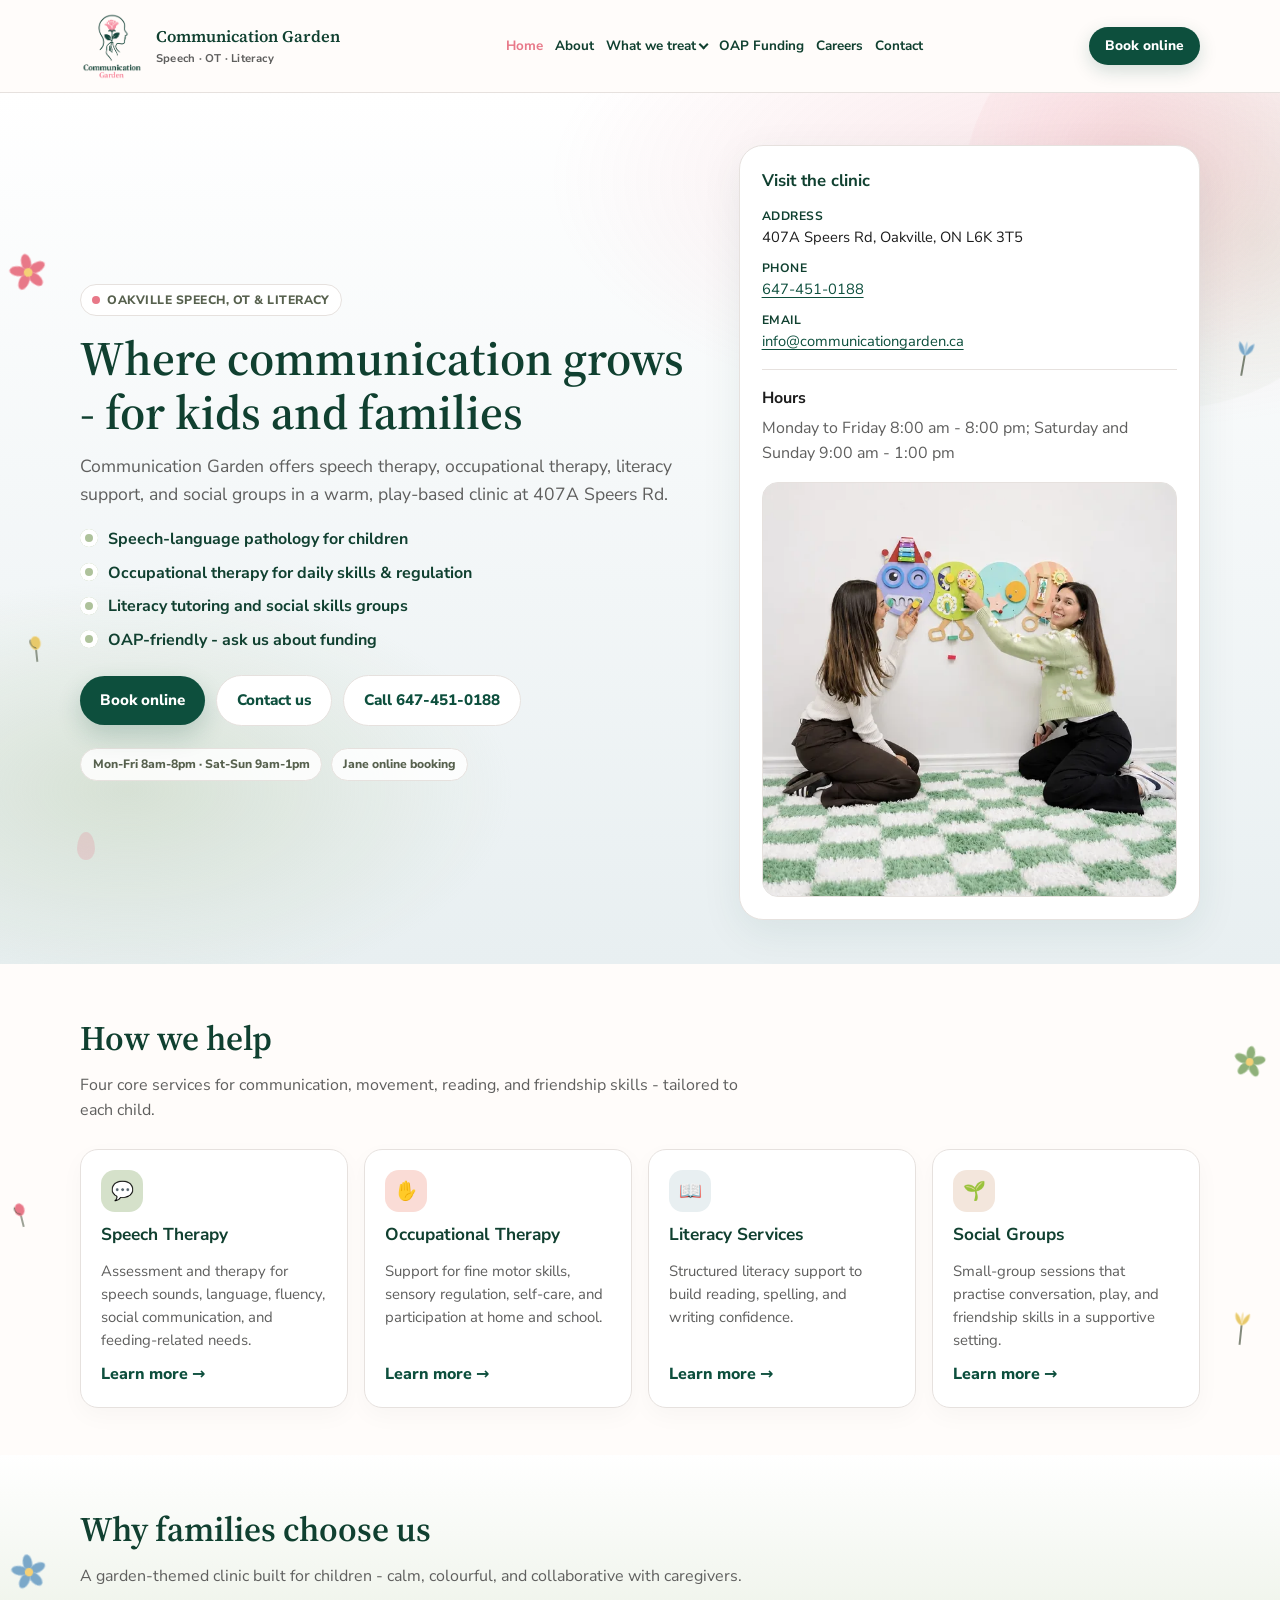
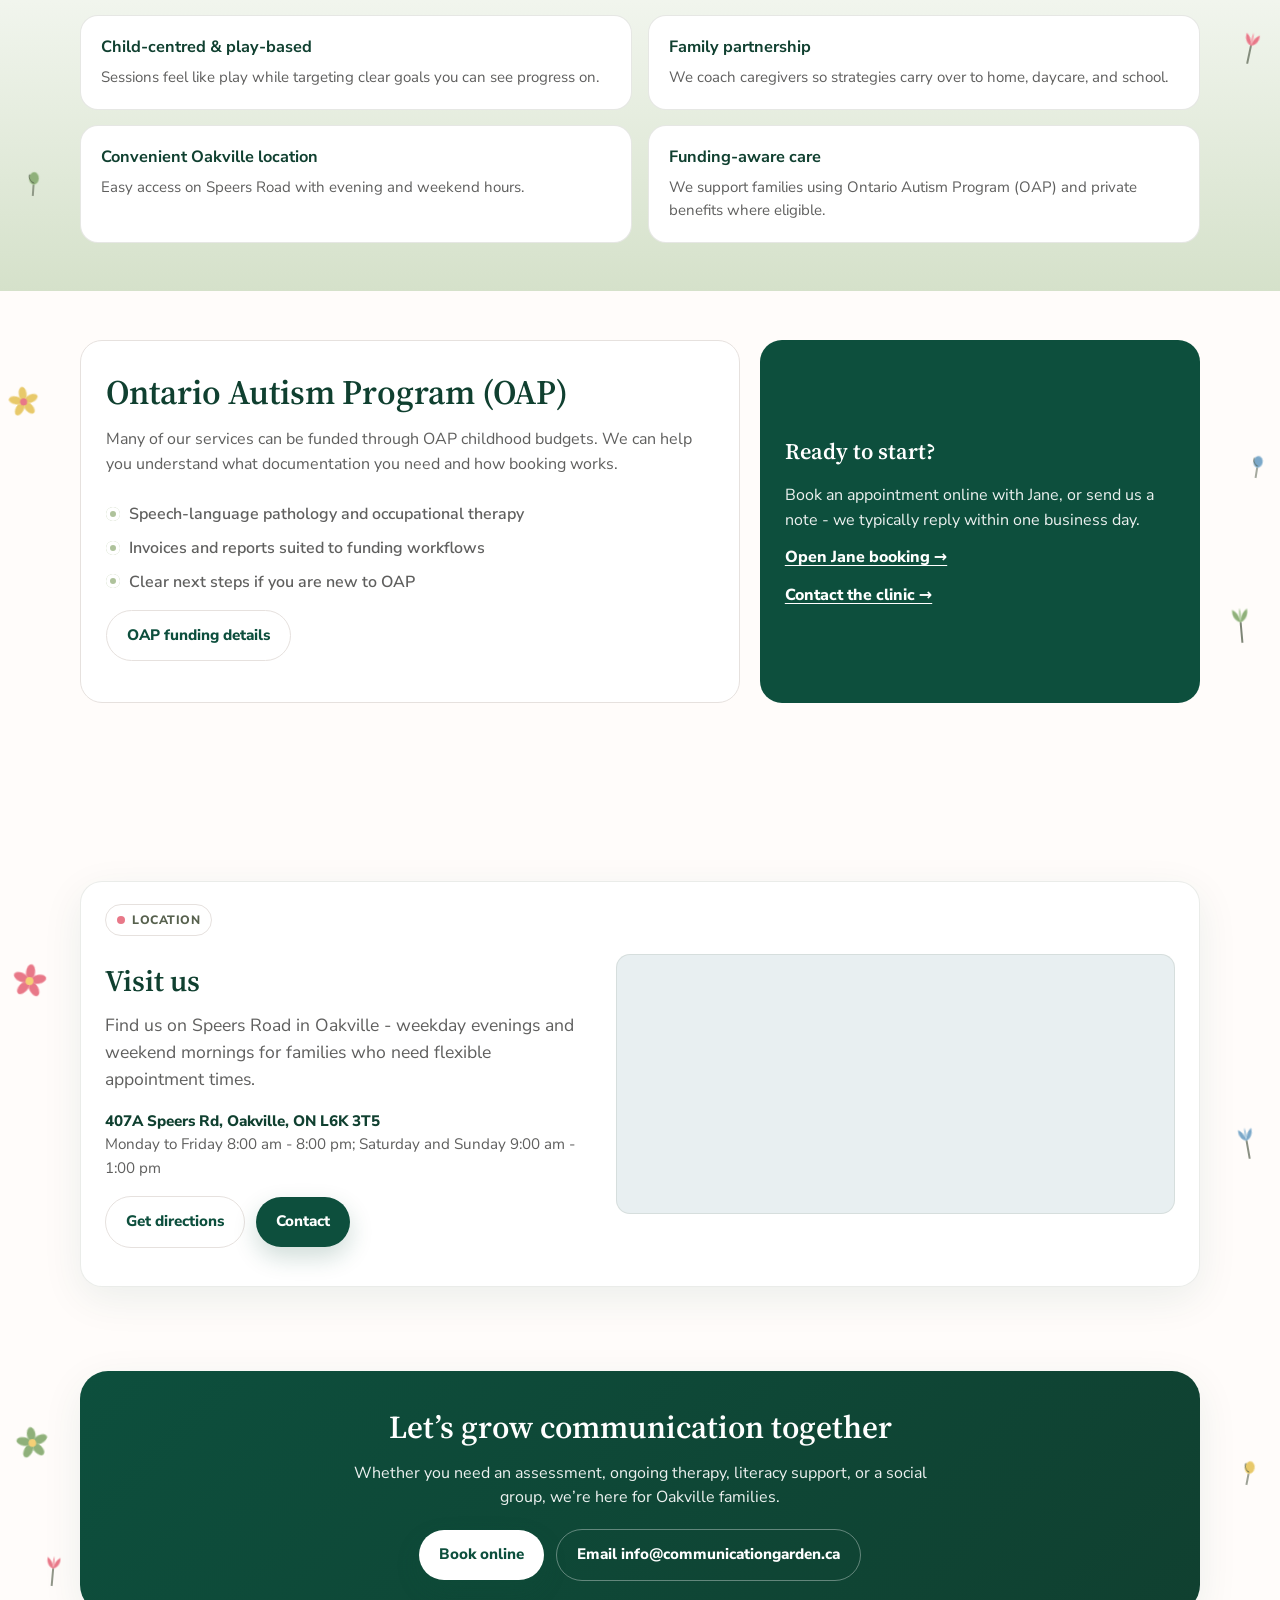
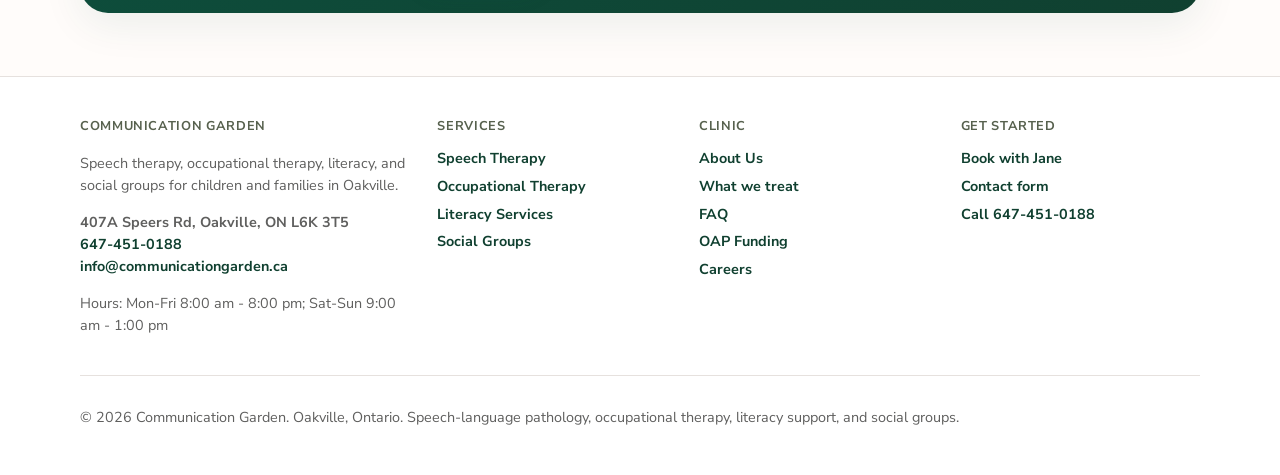
==== commit 80035f2b: "Replace home hero flower with clinic activity photo Swap the decorative lily in the Visit the clinic" ====
--- a/index.html
+++ b/index.html
@@ -10,7 +10,7 @@
 <meta property="og:description" content="Paediatric speech therapy, occupational therapy, literacy, and social groups in Oakville. At 407A Speers Rd - book online or call 647-451-0188.">
 <meta property="og:type" content="website">
 <meta property="og:url" content="https://communicationgarden.ca/">
-<meta property="og:image" content="https://communicationgarden.ca/assets/photo-hero.jpg">
+<meta property="og:image" content="https://communicationgarden.ca/assets/home-clinic-960.jpg">
 <meta property="og:image:width" content="1600">
 <meta property="og:image:height" content="1067">
 <meta property="og:image:alt" content="Communication Garden clinic in Oakville">
@@ -19,7 +19,7 @@
 <meta name="twitter:card" content="summary_large_image">
 <meta name="twitter:title" content="Speech Therapy in Oakville | Communication Garden">
 <meta name="twitter:description" content="Paediatric speech therapy, occupational therapy, literacy, and social groups in Oakville. At 407A Speers Rd - book online or call 647-451-0188.">
-<meta name="twitter:image" content="https://communicationgarden.ca/assets/photo-hero.jpg">
+<meta name="twitter:image" content="https://communicationgarden.ca/assets/home-clinic-960.jpg">
 <meta name="theme-color" content="#0D4F3D">
 <link rel="icon" href="/assets/favicon.png" type="image/png" sizes="any">
 <link rel="icon" href="/assets/favicon-32x32.png" type="image/png" sizes="32x32">
@@ -120,7 +120,21 @@
         <p>Monday to Friday 8:00 am - 8:00 pm; Saturday and Sunday 9:00 am - 1:00 pm</p>
       </div>
       <div class="hero-photo">
-        <img src="/assets/photo-hero.jpg" alt="Play-based paediatric therapy clinic at Communication Garden in Oakville" width="640" height="360" loading="eager">
+        <picture>
+          <source
+            type="image/webp"
+            srcset="/assets/home-clinic-640.webp 640w, /assets/home-clinic-960.webp 960w"
+            sizes="(max-width: 820px) 92vw, 360px">
+          <img
+            src="/assets/home-clinic-960.jpg"
+            srcset="/assets/home-clinic-640.jpg 640w, /assets/home-clinic-960.jpg 960w"
+            sizes="(max-width: 820px) 92vw, 360px"
+            width="960"
+            height="984"
+            alt="Communication Garden clinicians playing with a colourful activity wall in the clinic"
+            loading="eager"
+            decoding="async">
+        </picture>
       </div>
     </aside>
   </div>
--- a/styles.css
+++ b/styles.css
@@ -238,8 +238,22 @@
 .nap strong { display: block; color: var(--forest-deep); font-size: .76rem; text-transform: uppercase; letter-spacing: .04em; }
 .hours { margin-top: 1rem; padding-top: 1rem; border-top: 1px solid var(--line); }
 .hours p { margin: .35rem 0 0; color: var(--muted); }
-.hero-photo { margin-top: 1rem; border-radius: 16px; overflow: hidden; border: 1px solid var(--line); }
-.hero-photo img { width: 100%; height: 180px; object-fit: cover; }
+.hero-photo {
+  margin-top: 1rem;
+  border-radius: 16px;
+  overflow: hidden;
+  border: 1px solid var(--line);
+  background: var(--dusty);
+}
+.hero-photo picture,
+.hero-photo img {
+  display: block;
+  width: 100%;
+  height: auto;
+  aspect-ratio: 1 / 1;
+  object-fit: cover;
+  object-position: center 40%;
+}
 section { padding: 3rem 0; }
 .section-head { max-width: 42rem; margin-bottom: 1.6rem; }
 .section-head h2 {
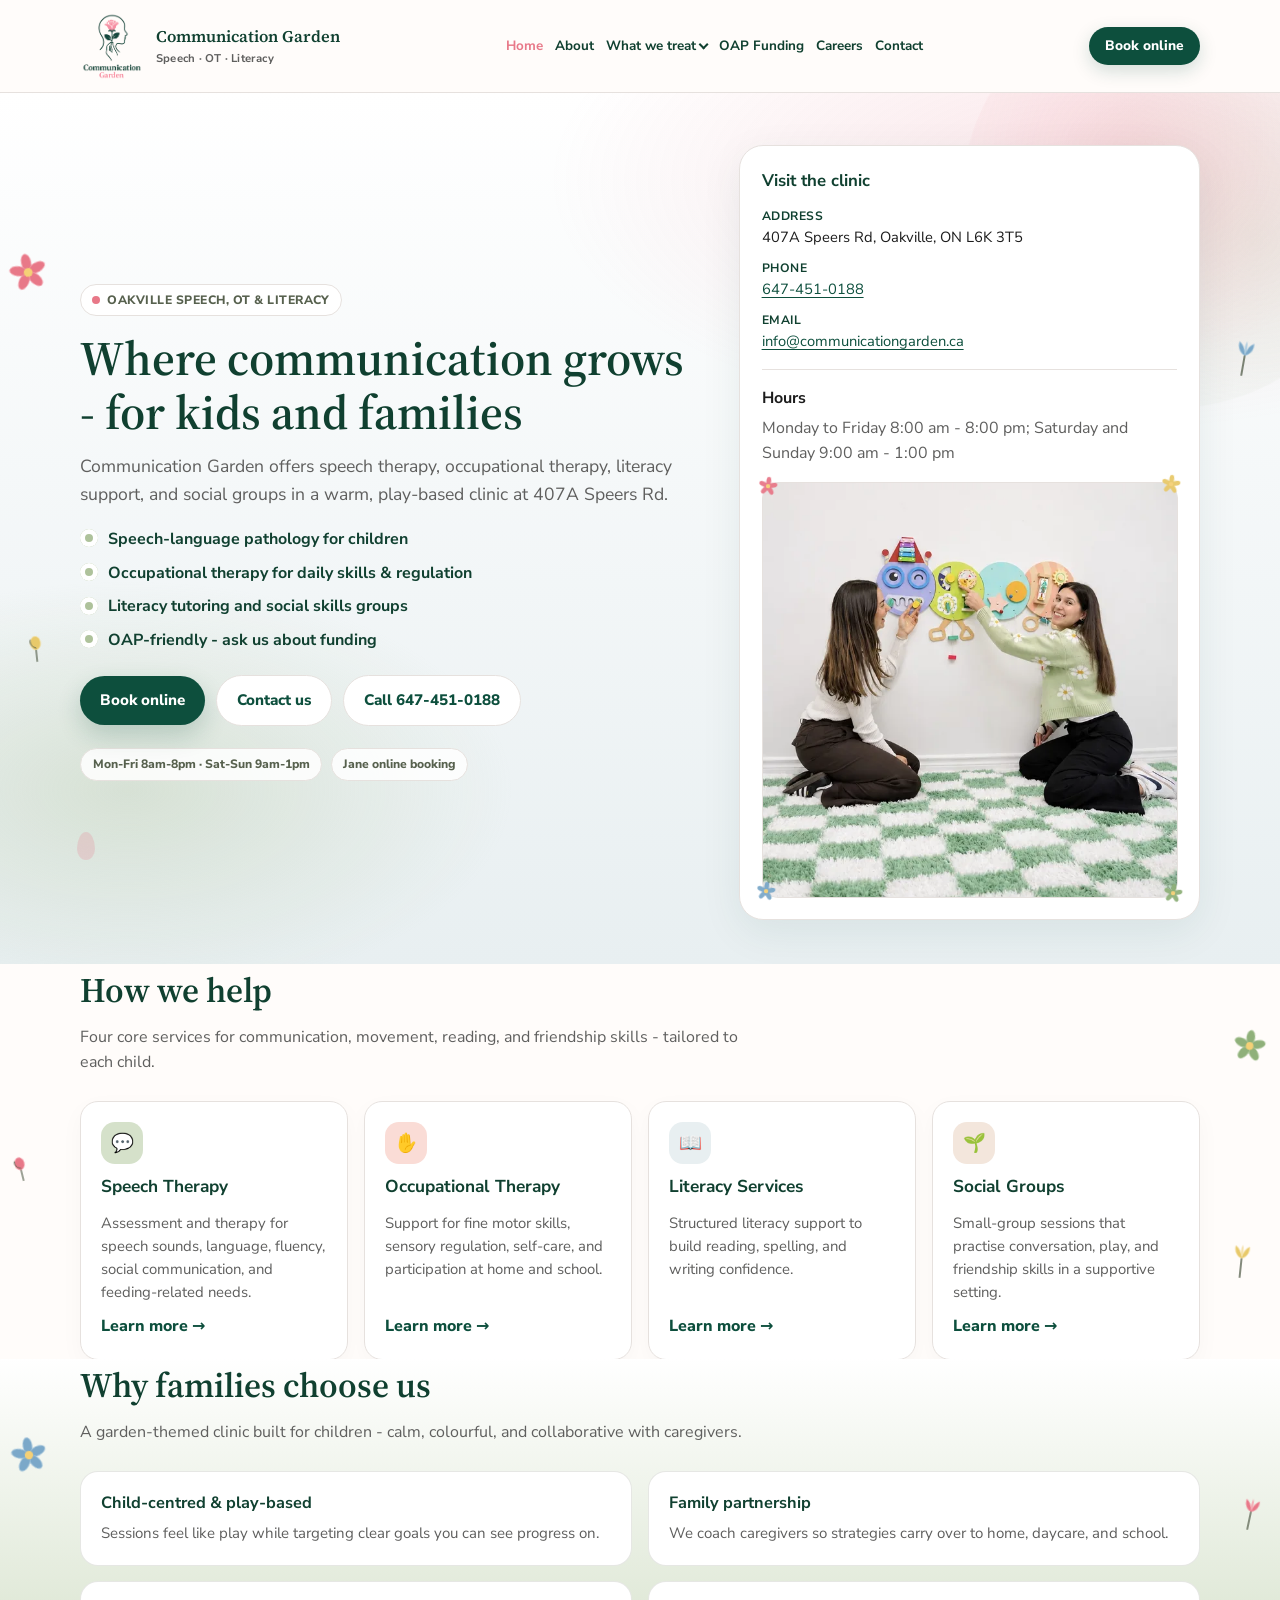
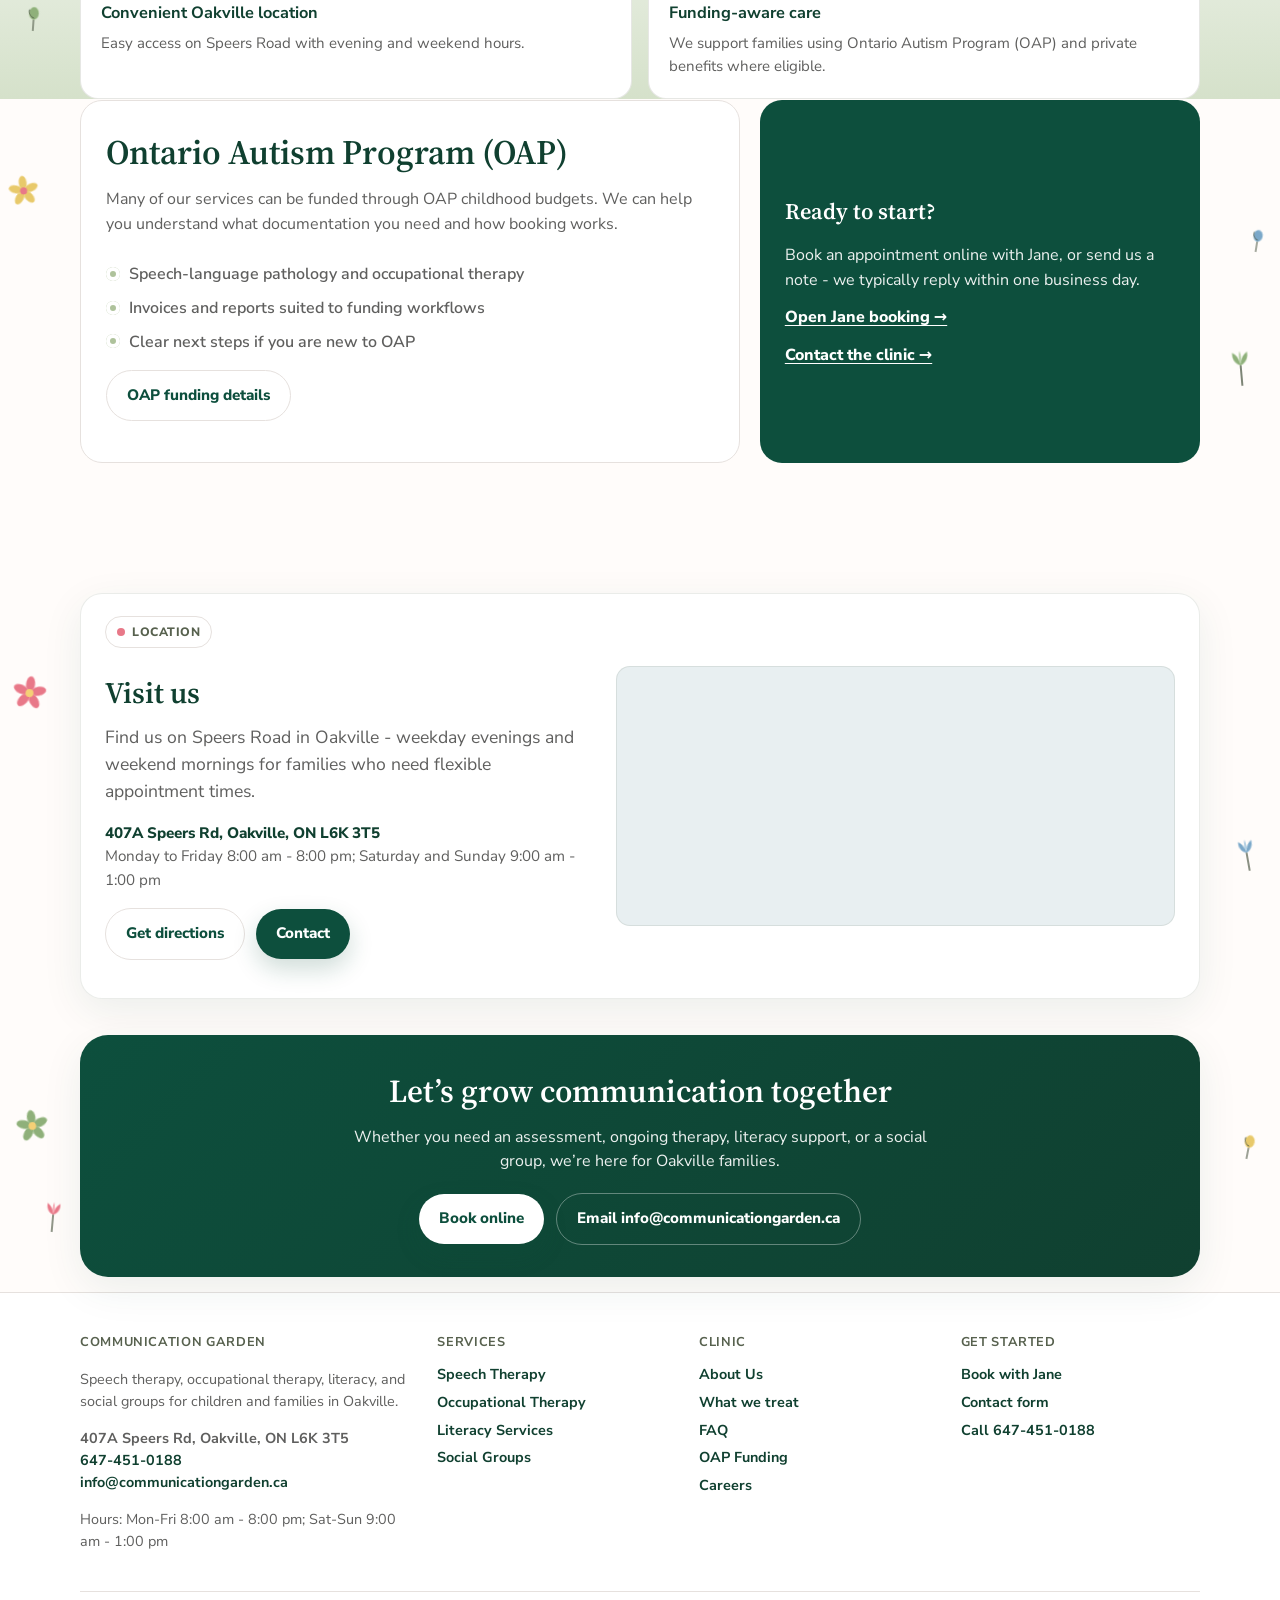
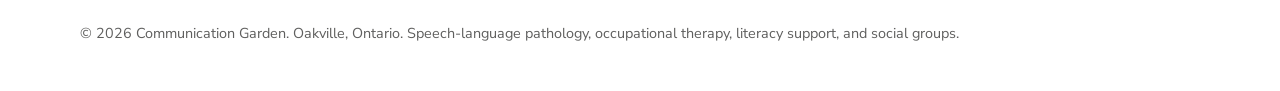
==== commit ce6b0589: "Add playful pop-in and corner blooms to home clinic photo Gentle scale/rotate bounce on enter, soft " ====
--- a/index.html
+++ b/index.html
@@ -119,22 +119,24 @@
         <strong>Hours</strong>
         <p>Monday to Friday 8:00 am - 8:00 pm; Saturday and Sunday 9:00 am - 1:00 pm</p>
       </div>
-      <div class="hero-photo">
-        <picture>
-          <source
-            type="image/webp"
-            srcset="/assets/home-clinic-640.webp 640w, /assets/home-clinic-960.webp 960w"
-            sizes="(max-width: 820px) 92vw, 360px">
-          <img
-            src="/assets/home-clinic-960.jpg"
-            srcset="/assets/home-clinic-640.jpg 640w, /assets/home-clinic-960.jpg 960w"
-            sizes="(max-width: 820px) 92vw, 360px"
-            width="960"
-            height="984"
-            alt="Communication Garden clinicians playing with a colourful activity wall in the clinic"
-            loading="eager"
-            decoding="async">
-        </picture>
+      <div class="hero-photo" data-hero-photo>
+        <div class="hero-photo-frame">
+          <picture>
+            <source
+              type="image/webp"
+              srcset="/assets/home-clinic-640.webp 640w, /assets/home-clinic-960.webp 960w"
+              sizes="(max-width: 820px) 92vw, 360px">
+            <img
+              src="/assets/home-clinic-960.jpg"
+              srcset="/assets/home-clinic-640.jpg 640w, /assets/home-clinic-960.jpg 960w"
+              sizes="(max-width: 820px) 92vw, 360px"
+              width="960"
+              height="984"
+              alt="Communication Garden clinicians playing with a colourful activity wall in the clinic"
+              loading="eager"
+              decoding="async">
+          </picture>
+        </div>
       </div>
     </aside>
   </div>
--- a/styles.css
+++ b/styles.css
@@ -239,11 +239,17 @@
 .hours { margin-top: 1rem; padding-top: 1rem; border-top: 1px solid var(--line); }
 .hours p { margin: .35rem 0 0; color: var(--muted); }
 .hero-photo {
+  position: relative;
   margin-top: 1rem;
+  overflow: visible;
+}
+.hero-photo-frame {
   border-radius: 16px;
   overflow: hidden;
   border: 1px solid var(--line);
   background: var(--dusty);
+  transform-origin: 50% 70%;
+  will-change: transform;
 }
 .hero-photo picture,
 .hero-photo img {
@@ -253,6 +259,84 @@
   aspect-ratio: 1 / 1;
   object-fit: cover;
   object-position: center 40%;
+}
+/* Gentle pop-in when the photo enters view */
+.hero-photo:not(.is-in):not(.is-static) .hero-photo-frame {
+  opacity: 0;
+  transform: scale(0.82) rotate(-4deg) translateY(14px);
+}
+.hero-photo.is-in:not(.is-settled) .hero-photo-frame {
+  animation: heroPhotoPop .78s cubic-bezier(.34, 1.45, .64, 1) forwards;
+}
+@keyframes heroPhotoPop {
+  0%   { opacity: 0; transform: scale(0.82) rotate(-4deg) translateY(14px); }
+  68%  { opacity: 1; transform: scale(1.045) rotate(1.6deg) translateY(-3px); }
+  100% { opacity: 1; transform: scale(1) rotate(0deg) translateY(0); }
+}
+.hero-photo.is-settled .hero-photo-frame,
+.hero-photo.is-static .hero-photo-frame {
+  opacity: 1;
+  transform: none;
+  animation: none;
+}
+/* Soft lift + wobble on hover (pointer devices) */
+@media (hover: hover) {
+  .hero-photo.is-settled .hero-photo-frame {
+    transition: transform .45s cubic-bezier(.34, 1.3, .64, 1), box-shadow .35s ease;
+  }
+  .hero-photo.is-settled:hover .hero-photo-frame,
+  .hero-photo.is-settled:focus-within .hero-photo-frame {
+    transform: translateY(-5px) rotate(-1.8deg) scale(1.02);
+    box-shadow: 0 14px 28px rgba(13, 79, 61, 0.14);
+    animation: heroPhotoWobble 1.6s ease-in-out infinite;
+  }
+}
+@keyframes heroPhotoWobble {
+  0%, 100% { transform: translateY(-5px) rotate(-1.8deg) scale(1.02); }
+  50%      { transform: translateY(-7px) rotate(1.5deg) scale(1.025); }
+}
+/* Tiny corner blooms */
+.hero-photo-bloom {
+  position: absolute;
+  width: 22px;
+  height: 22px;
+  z-index: 2;
+  pointer-events: none;
+  opacity: 0;
+  transform: scale(0) rotate(-24deg);
+  transform-origin: 50% 90%;
+}
+.hero-photo-bloom svg { width: 100%; height: 100%; display: block; overflow: visible; }
+.hero-photo-bloom--tl { top: -8px; left: -6px; }
+.hero-photo-bloom--tr { top: -10px; right: -4px; }
+.hero-photo-bloom--bl { bottom: -4px; left: -8px; }
+.hero-photo-bloom--br { bottom: -6px; right: -6px; }
+.hero-photo.is-in .hero-photo-bloom {
+  animation: heroCornerBloom .62s cubic-bezier(.34, 1.55, .64, 1) forwards;
+  animation-delay: var(--bloom-delay, .28s);
+}
+.hero-photo.is-settled .hero-photo-bloom,
+.hero-photo.is-static .hero-photo-bloom {
+  opacity: .95;
+  transform: scale(1) rotate(8deg);
+  animation: none;
+}
+@keyframes heroCornerBloom {
+  0%   { opacity: 0; transform: scale(0) rotate(-24deg); }
+  70%  { opacity: 1; transform: scale(1.18) rotate(10deg); }
+  100% { opacity: .95; transform: scale(1) rotate(8deg); }
+}
+@media (prefers-reduced-motion: reduce) {
+  .hero-photo .hero-photo-frame {
+    opacity: 1 !important;
+    transform: none !important;
+    animation: none !important;
+    transition: none !important;
+  }
+  .hero-photo-bloom {
+    display: none;
+  }
+}
 }
 section { padding: 3rem 0; }
 .section-head { max-width: 42rem; margin-bottom: 1.6rem; }
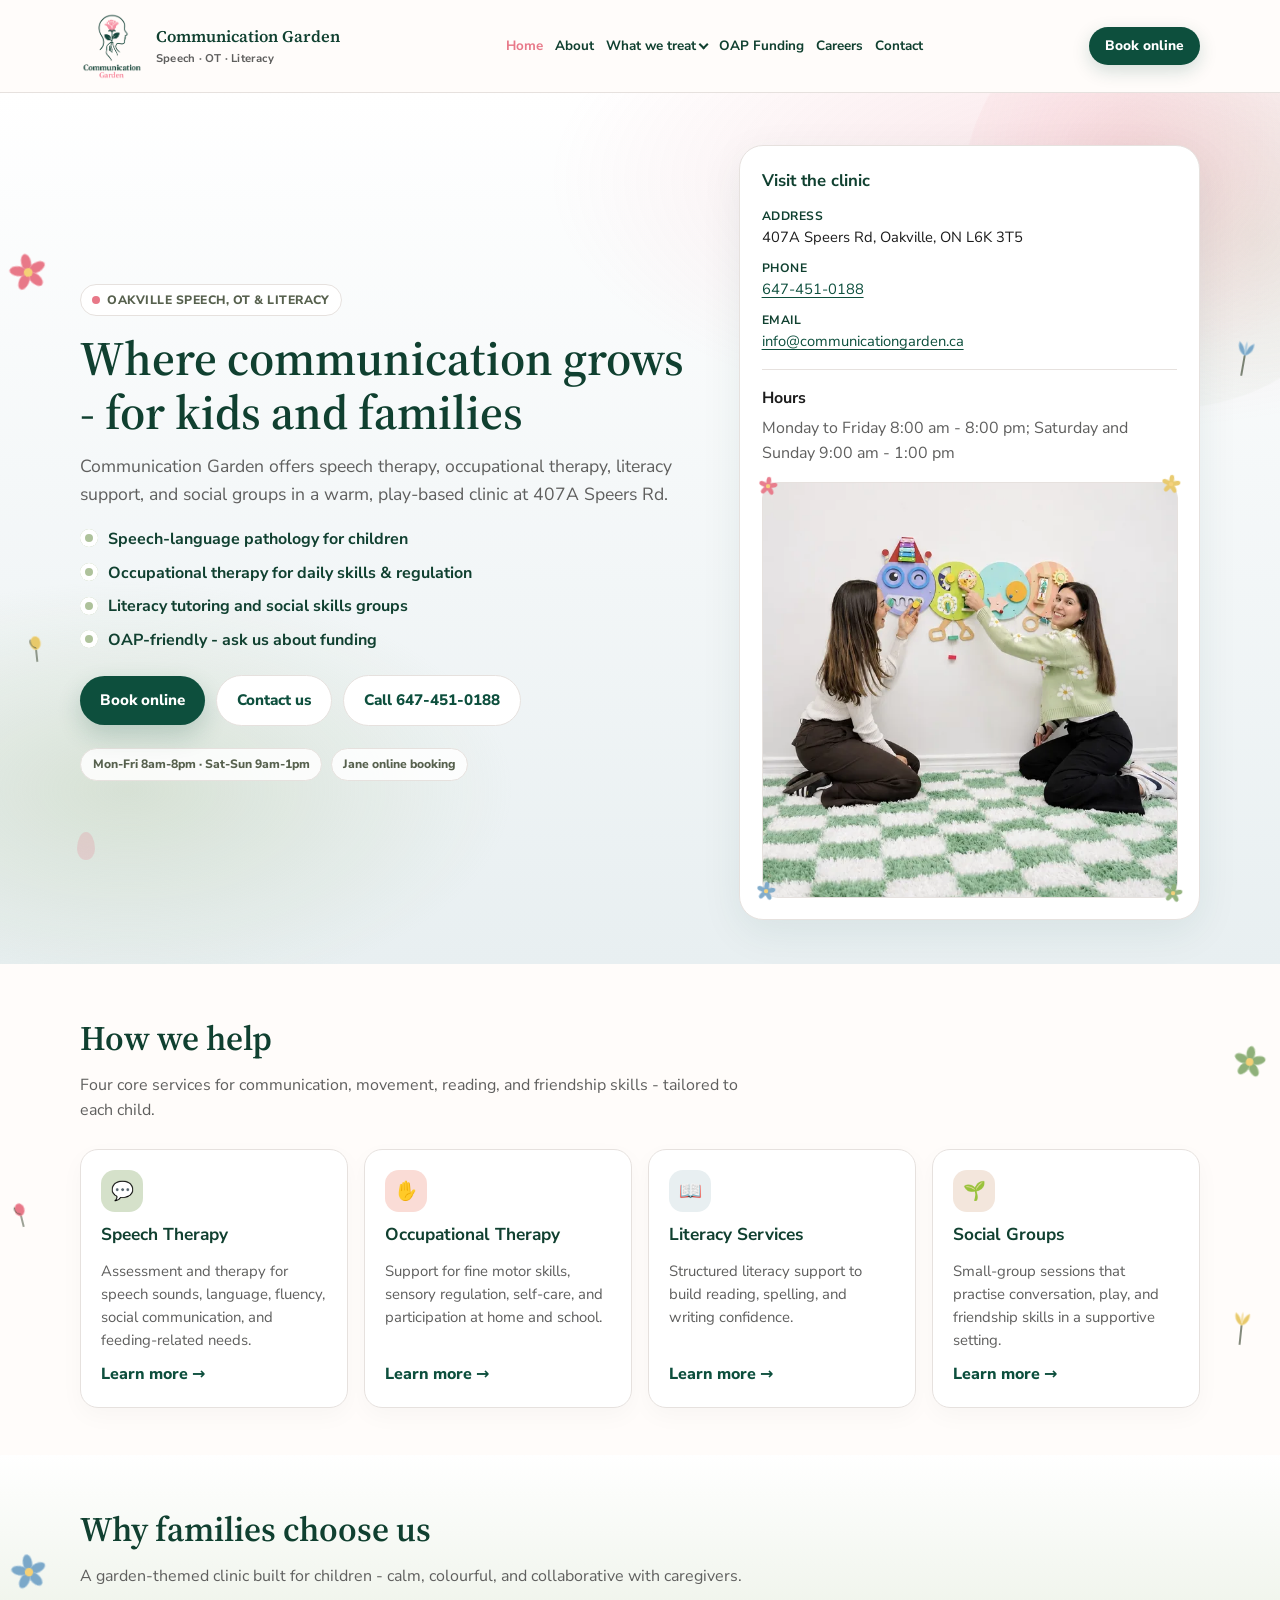
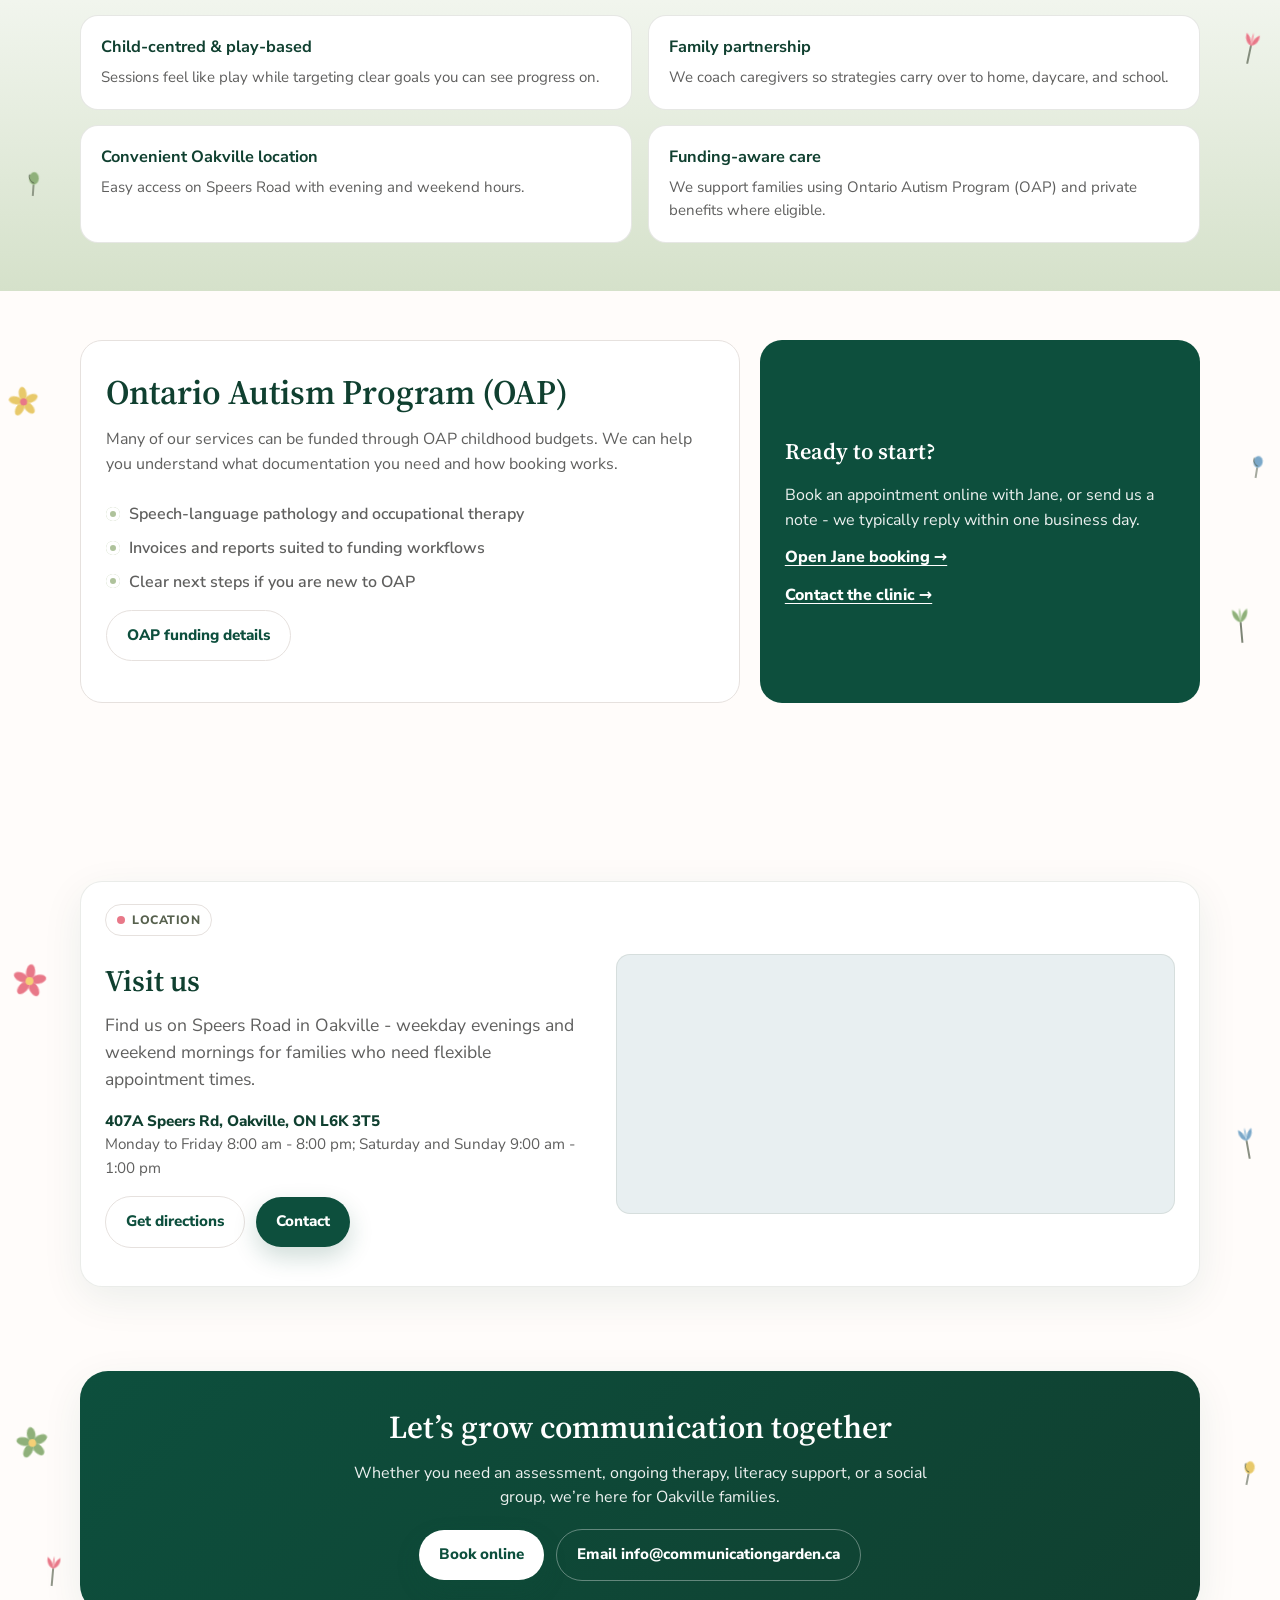
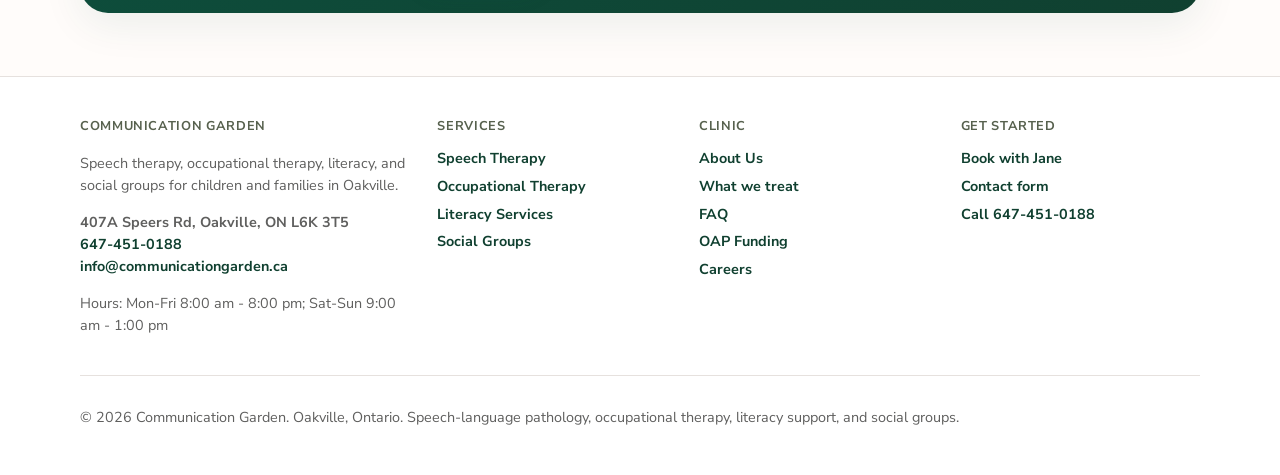
==== commit a48cc0a5: "Show both About team photos with blooms and add treat overview link Place the rug shot and the earli" ====
--- a/index.html
+++ b/index.html
@@ -48,6 +48,7 @@
         <li class="has-dropdown">
           <a href="/what-we-treat/" class="nav-dropdown-trigger" aria-haspopup="true" aria-expanded="false" id="nav-treat-trigger">What we treat <span class="nav-caret" aria-hidden="true"></span></a>
           <ul class="nav-dropdown" id="nav-treat-menu" aria-label="What we treat">
+            <li class="nav-dropdown-overview"><a href="/what-we-treat/">What we treat</a></li>
             <li><a href="/speech-therapy/">Speech</a></li>
             <li><a href="/occupational-therapy/">OT</a></li>
             <li><a href="/literacy-services/">Literacy</a></li>
@@ -70,6 +71,7 @@
         <li class="nav-drawer-group">
           <a href="/what-we-treat/">What we treat</a>
           <ul class="nav-drawer-nested">
+            <li class="nav-drawer-overview"><a href="/what-we-treat/">What we treat</a></li>
             <li><a href="/speech-therapy/">Speech</a></li>
             <li><a href="/occupational-therapy/">OT</a></li>
             <li><a href="/literacy-services/">Literacy</a></li>
--- a/styles.css
+++ b/styles.css
@@ -148,6 +148,15 @@
   pointer-events: auto;
   transform: translateX(-50%) translateY(0);
 }
+.nav-dropdown-overview {
+  margin: 0 0 .2rem;
+  padding: 0 0 .35rem;
+  border-bottom: 1px solid var(--line);
+}
+.nav-dropdown-overview a {
+  font-weight: 800;
+  color: var(--sage-dark);
+}
 .nav-dropdown a {
   display: block;
   padding: .55rem .75rem;
@@ -178,6 +187,15 @@
   gap: .1rem;
   border-left: 2px solid var(--sage);
 }
+.nav-drawer-overview {
+  margin: 0 0 .15rem;
+  padding: 0 0 .3rem;
+  border-bottom: 1px solid var(--line);
+}
+.nav-drawer-overview a {
+  font-weight: 800;
+  color: var(--forest-deep);
+}
 .nav-drawer-nested a {
   font-weight: 700;
   font-size: .92rem;
@@ -238,11 +256,13 @@
 .nap strong { display: block; color: var(--forest-deep); font-size: .76rem; text-transform: uppercase; letter-spacing: .04em; }
 .hours { margin-top: 1rem; padding-top: 1rem; border-top: 1px solid var(--line); }
 .hours p { margin: .35rem 0 0; color: var(--muted); }
+.fun-photo,
 .hero-photo {
   position: relative;
   margin-top: 1rem;
   overflow: visible;
 }
+.fun-photo-frame,
 .hero-photo-frame {
   border-radius: 16px;
   overflow: hidden;
@@ -260,11 +280,25 @@
   object-fit: cover;
   object-position: center 40%;
 }
+.fun-photo picture,
+.fun-photo img {
+  display: block;
+  width: 100%;
+  height: auto;
+  aspect-ratio: 3 / 2;
+  object-fit: cover;
+  object-position: center 42%;
+}
+.fun-photo--team {
+  margin-top: 0;
+}
 /* Gentle pop-in when the photo enters view */
+.fun-photo:not(.is-in):not(.is-static) .fun-photo-frame,
 .hero-photo:not(.is-in):not(.is-static) .hero-photo-frame {
   opacity: 0;
   transform: scale(0.82) rotate(-4deg) translateY(14px);
 }
+.fun-photo.is-in:not(.is-settled) .fun-photo-frame,
 .hero-photo.is-in:not(.is-settled) .hero-photo-frame {
   animation: heroPhotoPop .78s cubic-bezier(.34, 1.45, .64, 1) forwards;
 }
@@ -273,6 +307,8 @@
   68%  { opacity: 1; transform: scale(1.045) rotate(1.6deg) translateY(-3px); }
   100% { opacity: 1; transform: scale(1) rotate(0deg) translateY(0); }
 }
+.fun-photo.is-settled .fun-photo-frame,
+.fun-photo.is-static .fun-photo-frame,
 .hero-photo.is-settled .hero-photo-frame,
 .hero-photo.is-static .hero-photo-frame {
   opacity: 1;
@@ -281,9 +317,12 @@
 }
 /* Soft lift + wobble on hover (pointer devices) */
 @media (hover: hover) {
+  .fun-photo.is-settled .fun-photo-frame,
   .hero-photo.is-settled .hero-photo-frame {
     transition: transform .45s cubic-bezier(.34, 1.3, .64, 1), box-shadow .35s ease;
   }
+  .fun-photo.is-settled:hover .fun-photo-frame,
+  .fun-photo.is-settled:focus-within .fun-photo-frame,
   .hero-photo.is-settled:hover .hero-photo-frame,
   .hero-photo.is-settled:focus-within .hero-photo-frame {
     transform: translateY(-5px) rotate(-1.8deg) scale(1.02);
@@ -296,6 +335,7 @@
   50%      { transform: translateY(-7px) rotate(1.5deg) scale(1.025); }
 }
 /* Tiny corner blooms */
+.fun-photo-bloom,
 .hero-photo-bloom {
   position: absolute;
   width: 22px;
@@ -306,15 +346,23 @@
   transform: scale(0) rotate(-24deg);
   transform-origin: 50% 90%;
 }
+.fun-photo-bloom svg,
 .hero-photo-bloom svg { width: 100%; height: 100%; display: block; overflow: visible; }
+.fun-photo-bloom--tl,
 .hero-photo-bloom--tl { top: -8px; left: -6px; }
+.fun-photo-bloom--tr,
 .hero-photo-bloom--tr { top: -10px; right: -4px; }
+.fun-photo-bloom--bl,
 .hero-photo-bloom--bl { bottom: -4px; left: -8px; }
+.fun-photo-bloom--br,
 .hero-photo-bloom--br { bottom: -6px; right: -6px; }
+.fun-photo.is-in .fun-photo-bloom,
 .hero-photo.is-in .hero-photo-bloom {
   animation: heroCornerBloom .62s cubic-bezier(.34, 1.55, .64, 1) forwards;
   animation-delay: var(--bloom-delay, .28s);
 }
+.fun-photo.is-settled .fun-photo-bloom,
+.fun-photo.is-static .fun-photo-bloom,
 .hero-photo.is-settled .hero-photo-bloom,
 .hero-photo.is-static .hero-photo-bloom {
   opacity: .95;
@@ -327,17 +375,32 @@
   100% { opacity: .95; transform: scale(1) rotate(8deg); }
 }
 @media (prefers-reduced-motion: reduce) {
+  .fun-photo .fun-photo-frame,
   .hero-photo .hero-photo-frame {
     opacity: 1 !important;
     transform: none !important;
     animation: none !important;
     transition: none !important;
   }
+  .fun-photo-bloom,
   .hero-photo-bloom {
     display: none;
   }
 }
-}
+.team-photo-row {
+  display: grid;
+  grid-template-columns: 1fr;
+  gap: 1.1rem;
+  margin: 0 0 1.5rem;
+  align-items: start;
+}
+@media (min-width: 820px) {
+  .team-photo-row {
+    grid-template-columns: 1fr 1fr;
+    gap: 1.25rem;
+  }
+}
+
 section { padding: 3rem 0; }
 .section-head { max-width: 42rem; margin-bottom: 1.6rem; }
 .section-head h2 {
@@ -392,7 +455,62 @@
 .prose { max-width: 46rem; }
 .prose p, .prose li { color: var(--muted); }
 .prose h2, .prose h3 { color: var(--forest-deep); }
-.grid-2 { display: grid; grid-template-columns: 1fr 1fr; gap: 1rem; }
+.grid-2 {
+  display: grid;
+  grid-template-columns: 1fr 1fr;
+  gap: 1.25rem 1.5rem;
+  align-items: start;
+}
+.card-photo {
+  margin-top: 1rem;
+  border-radius: 14px;
+  overflow: hidden;
+  border: 1px solid var(--line);
+  background: var(--dusty);
+  max-height: 220px;
+}
+.card-photo img {
+  display: block;
+  width: 100%;
+  height: 100%;
+  max-height: 220px;
+  aspect-ratio: 16 / 10;
+  object-fit: cover;
+  object-position: center;
+}
+.service-chips {
+  list-style: none;
+  margin: 1.25rem 0 0;
+  padding: 0;
+  display: flex;
+  flex-wrap: wrap;
+  gap: .5rem;
+}
+.service-chips a {
+  display: inline-flex;
+  align-items: center;
+  padding: .45rem .85rem;
+  border-radius: 999px;
+  border: 1px solid var(--line);
+  background: #fff;
+  color: var(--forest-deep);
+  text-decoration: none;
+  font-size: .84rem;
+  font-weight: 800;
+  box-shadow: 0 4px 14px rgba(13, 79, 61, 0.05);
+  transition: color .18s ease, border-color .18s ease, transform .18s ease;
+}
+.service-chips a:hover,
+.service-chips a:focus-visible {
+  color: var(--rose);
+  border-color: #f0c9cf;
+  transform: translateY(-1px);
+}
+@media (prefers-reduced-motion: reduce) {
+  .service-chips a { transition: none; }
+  .service-chips a:hover,
+  .service-chips a:focus-visible { transform: none; }
+}
 .grid-3 { display: grid; grid-template-columns: repeat(3, 1fr); gap: 1rem; }
 .list-check { list-style: none; padding: 0; margin: 0; display: grid; gap: .55rem; }
 .list-check li {
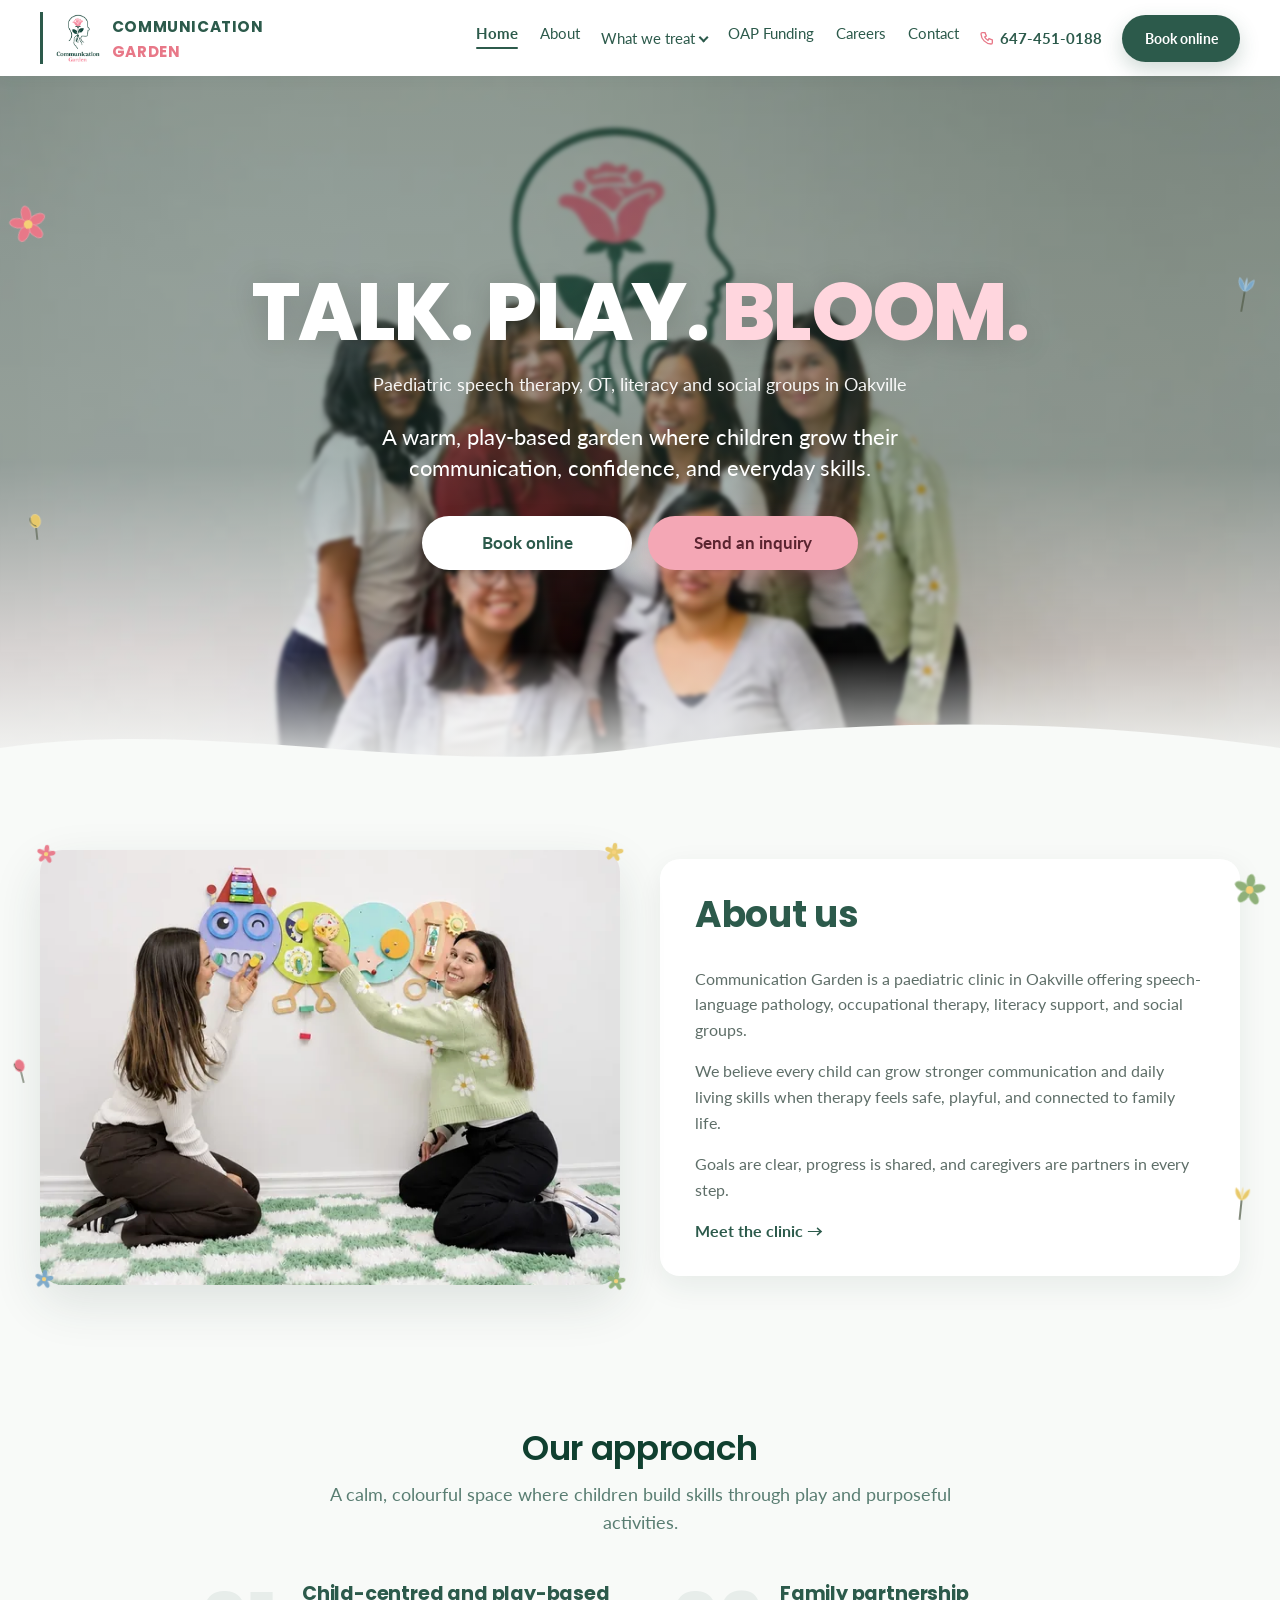
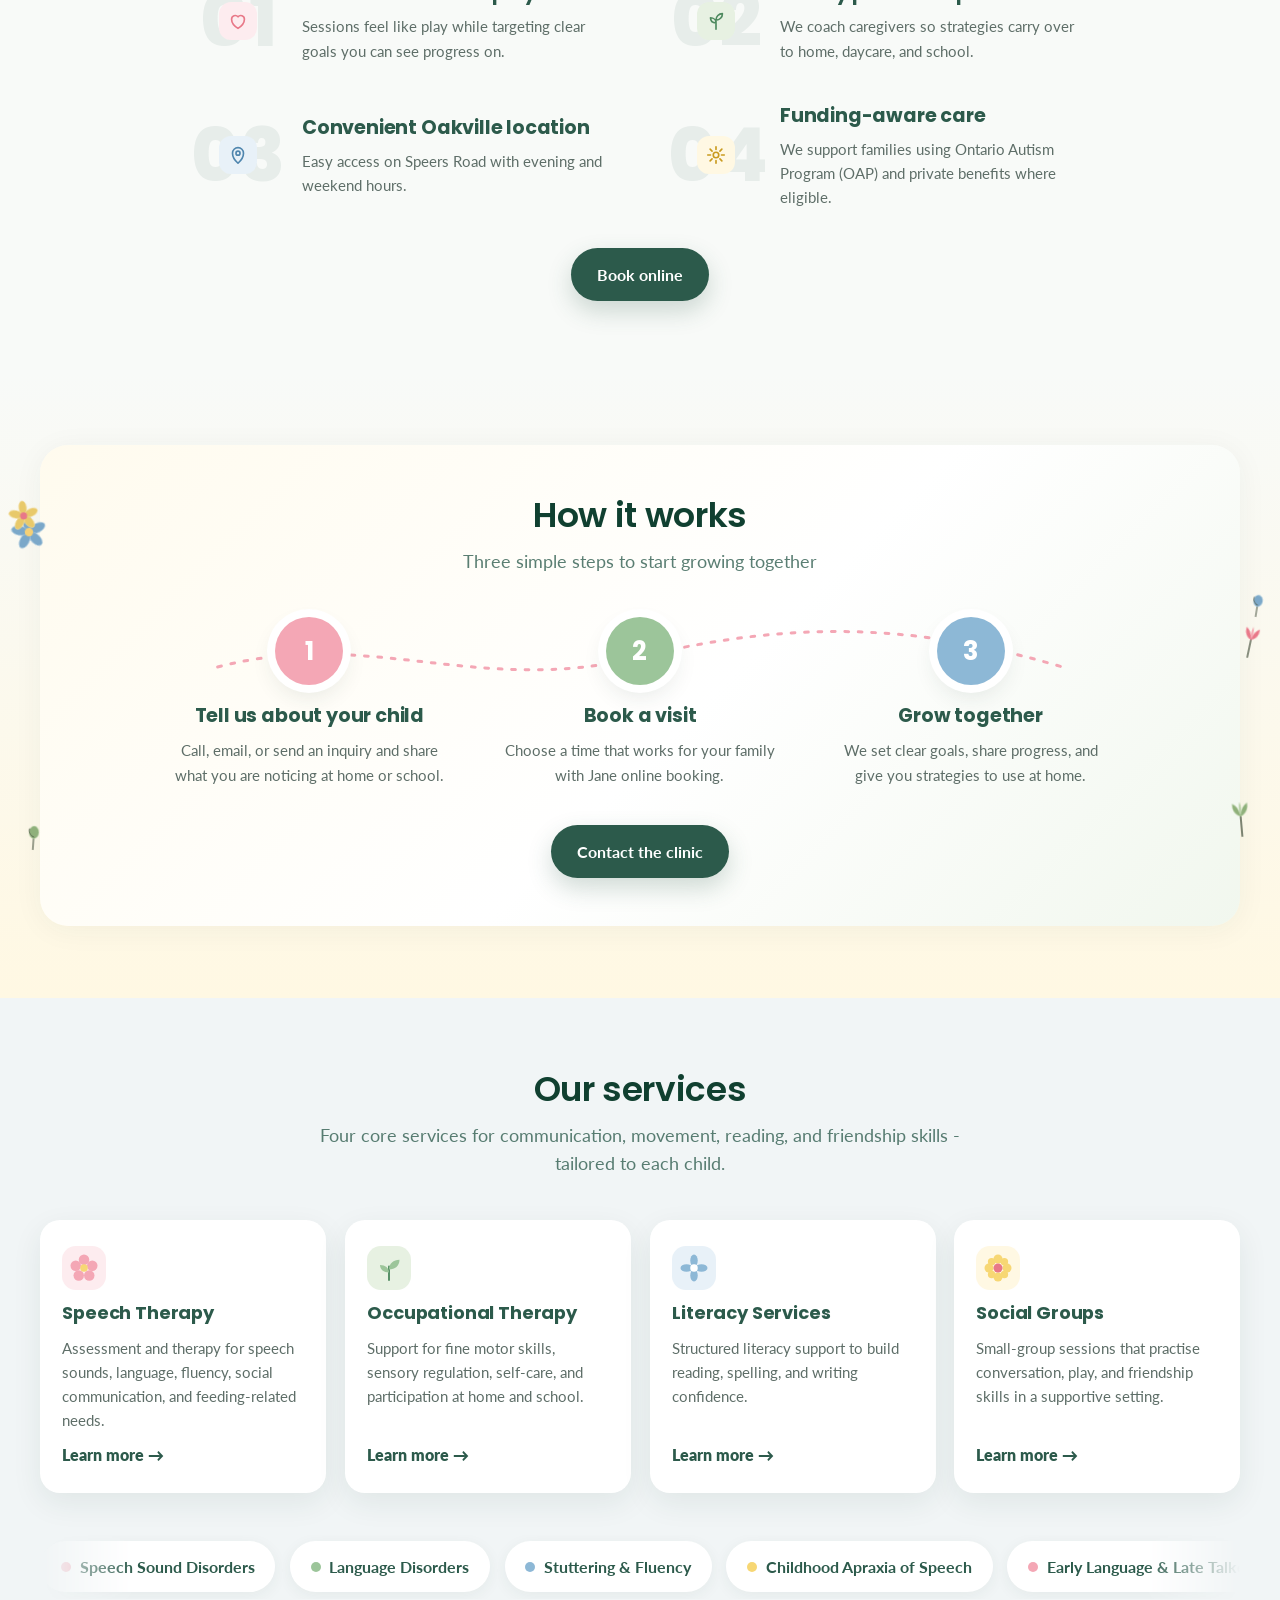
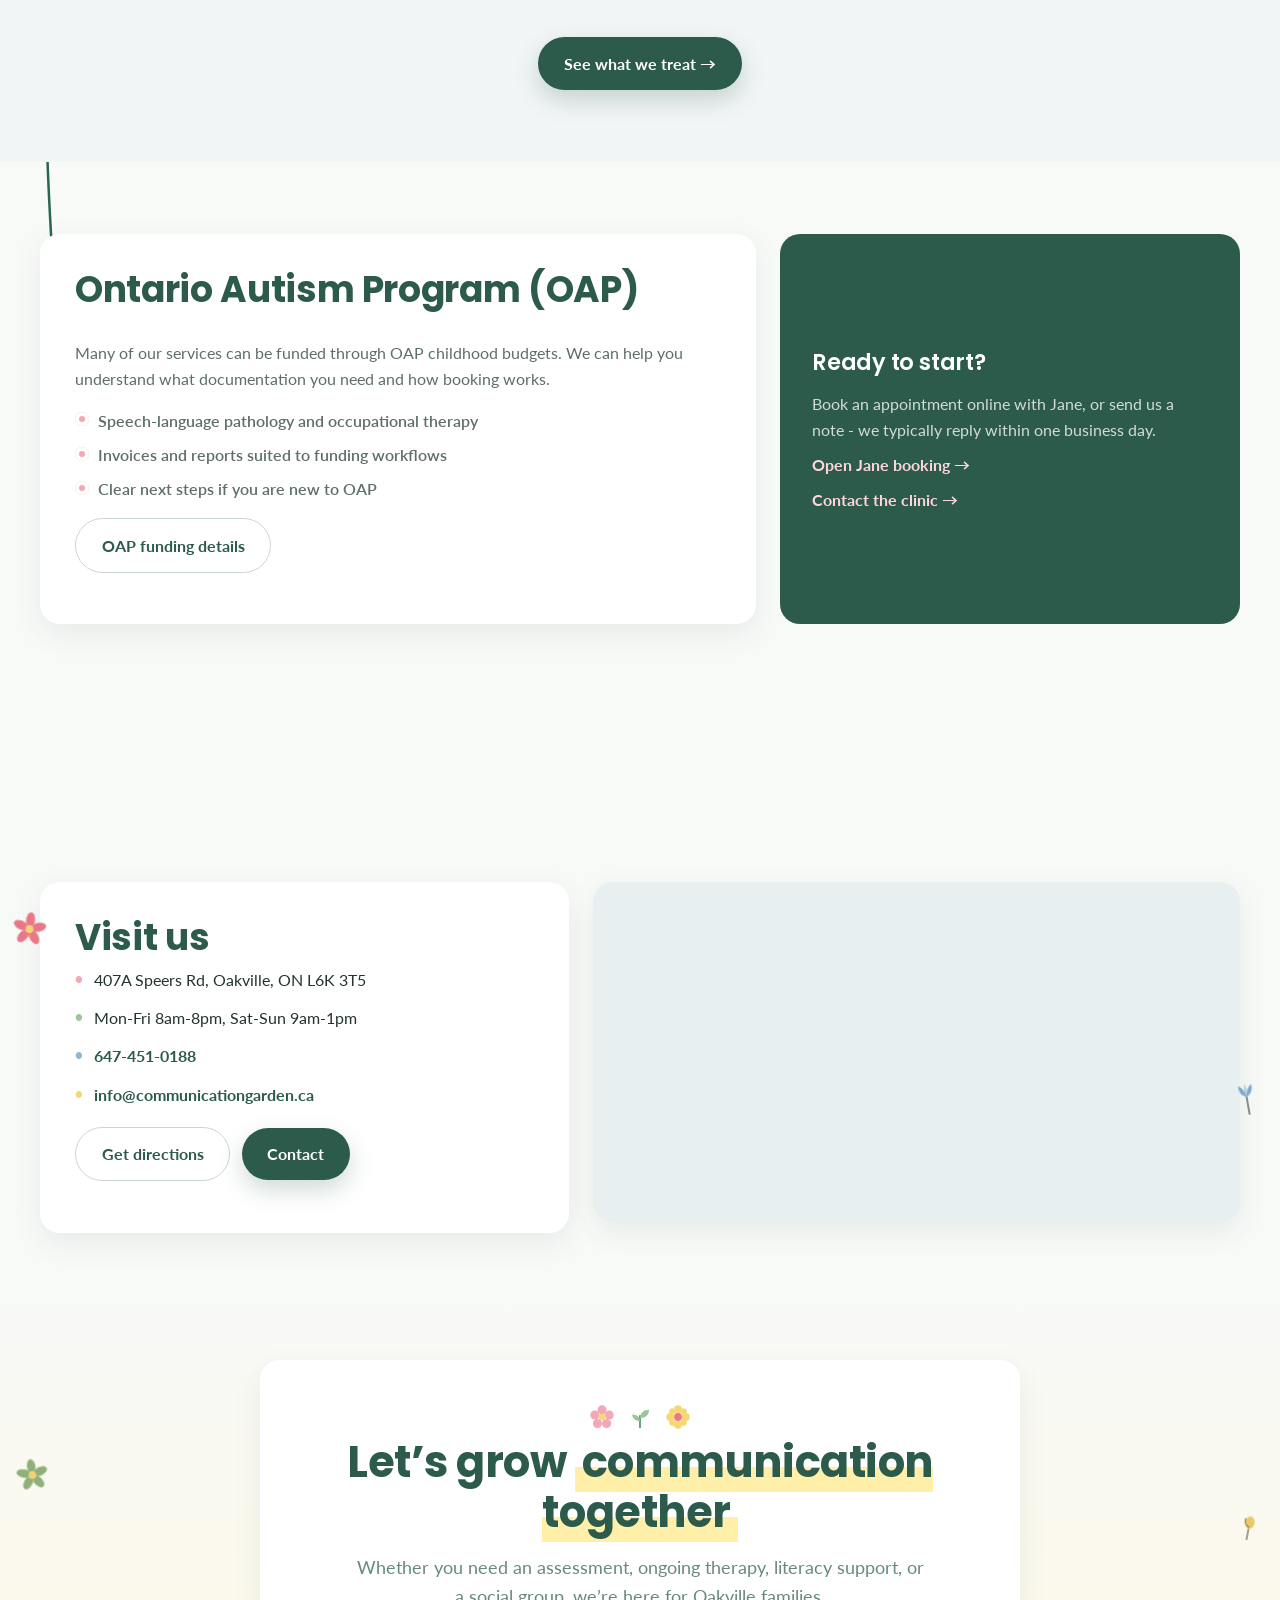
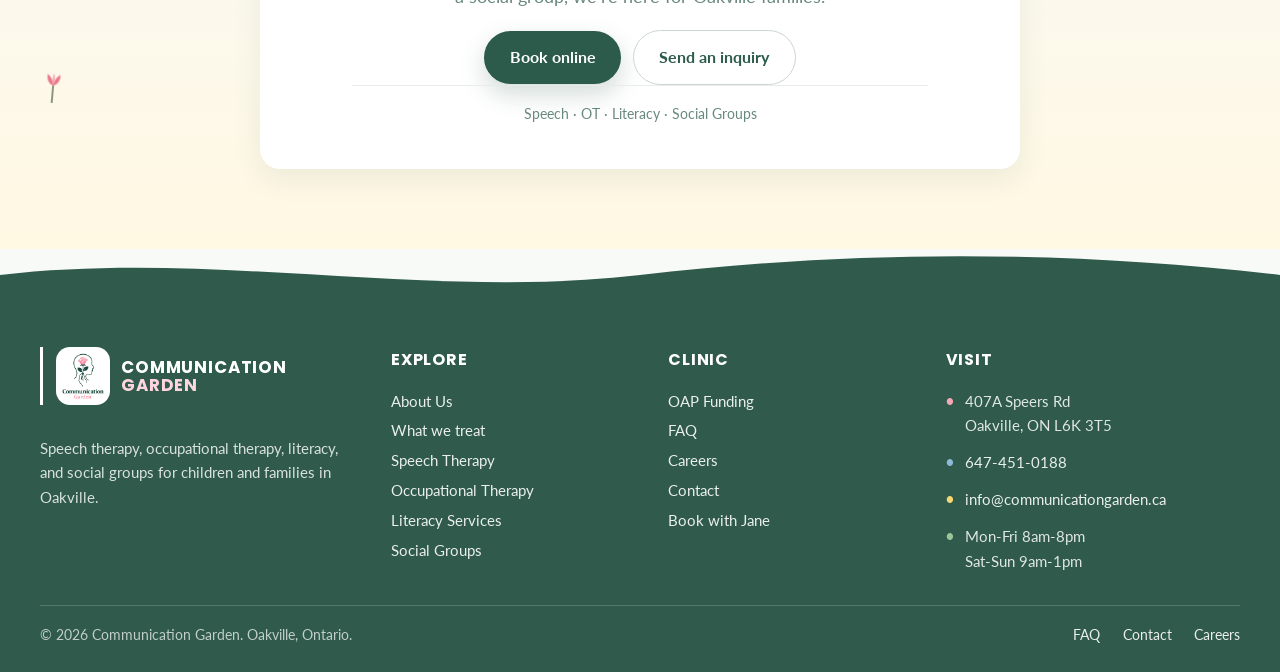
==== commit 0a73cfe6: "Redesign: Playhouse-inspired layout with Communication Garden theme" ====
--- a/index.html
+++ b/index.html
@@ -27,7 +27,7 @@
 <link rel="apple-touch-icon" href="/assets/apple-touch-icon.png" sizes="180x180">
 <link rel="preconnect" href="https://fonts.googleapis.com">
 <link rel="preconnect" href="https://fonts.gstatic.com" crossorigin>
-<link href="https://fonts.googleapis.com/css2?family=Nunito+Sans:wght@400;600;700;800&family=Source+Serif+4:opsz,wght@8..60,600&display=swap" rel="stylesheet">
+<link href="https://fonts.googleapis.com/css2?family=Poppins:wght@600;700;800&family=Lato:wght@400;700;900&display=swap" rel="stylesheet">
 <link rel="stylesheet" href="/styles.css">
 <script type="application/ld+json">
 {"@context":"https://schema.org","@type":["MedicalClinic","LocalBusiness"],"name":"Communication Garden","alternateName":"Communication Garden Oakville","description":"Paediatric speech therapy, occupational therapy, literacy support, and social groups in Oakville, Ontario.","url":"https://communicationgarden.ca/","telephone":"+1-647-451-0188","email":"info@communicationgarden.ca","image":"https://communicationgarden.ca/assets/logo.png","logo":"https://communicationgarden.ca/assets/logo.png","address":{"@type":"PostalAddress","streetAddress":"407A Speers Rd","addressLocality":"Oakville","addressRegion":"ON","postalCode":"L6K 3T5","addressCountry":"CA"},"geo":{"@type":"GeoCoordinates","latitude":43.43706,"longitude":-79.69803},"hasMap":"https://www.google.com/maps?q=407A+Speers+Rd,+Oakville,+ON+L6K+3T5","openingHoursSpecification":[{"@type":"OpeningHoursSpecification","dayOfWeek":["Monday","Tuesday","Wednesday","Thursday","Friday"],"opens":"08:00","closes":"20:00"},{"@type":"OpeningHoursSpecification","dayOfWeek":["Saturday","Sunday"],"opens":"09:00","closes":"13:00"}],"areaServed":[{"@type":"City","name":"Oakville"},{"@type":"City","name":"Burlington"},{"@type":"City","name":"Mississauga"},{"@type":"AdministrativeArea","name":"Halton"}],"sameAs":["https://communicationgarden.janeapp.com/","https://communicationgarden.janeapp.com/locations/communication-garden"],"medicalSpecialty":["Speech Pathology","Occupational Therapy"],"priceRange":"$$"}
@@ -39,7 +39,7 @@
   <div class="wrap topbar-inner">
     <a class="brand" href="/">
       <img src="/assets/logo.png" width="64" height="70" alt="Communication Garden logo">
-      <span><span class="brand-name">Communication Garden</span><span class="brand-tag">Speech · OT · Literacy</span></span>
+      <span><span class="brand-name">Communication<br><em>Garden</em></span></span>
     </a>
         <nav class="nav-desktop" aria-label="Primary">
       <ul>
@@ -60,6 +60,7 @@
         <li><a href="/contact/">Contact</a></li>
       </ul>
     </nav>
+    <a class="nav-phone desktop-only" href="tel:+16474510188"><svg viewBox="0 0 24 24" aria-hidden="true"><path d="M5 4h4l2 5-2.5 1.5a11 11 0 0 0 5 5L15 13l5 2v4a2 2 0 0 1-2 2A16 16 0 0 1 3 6a2 2 0 0 1 2-2"/></svg>647-451-0188</a>
     <a class="nav-cta desktop-only" href="https://communicationgarden.janeapp.com/locations/communication-garden/book" target="_blank" rel="noopener">Book online</a>
     <button class="menu-toggle" type="button" aria-expanded="false" aria-controls="nav-drawer">Menu</button>
   </div>
@@ -88,62 +89,24 @@
 </header>
 <main id="main">
 
-<section class="hero">
-  <div class="wrap hero-grid">
-    <div>
-      <div class="eyebrow"><i></i> Oakville speech, OT &amp; literacy</div>
-      <h1>Where communication grows - for kids and families</h1>
-      <p class="lede">Communication Garden offers speech therapy, occupational therapy, literacy support, and social groups in a warm, play-based clinic at 407A Speers Rd.</p>
-      <ul class="hero-points">
-        <li>Speech-language pathology for children</li>
-        <li>Occupational therapy for daily skills &amp; regulation</li>
-        <li>Literacy tutoring and social skills groups</li>
-        <li>OAP-friendly - ask us about funding</li>
-      </ul>
-      <div class="cta-row">
-        <a class="btn btn-primary" href="https://communicationgarden.janeapp.com/locations/communication-garden/book" target="_blank" rel="noopener">Book online</a>
-        <a class="btn btn-ghost" href="/contact/">Contact us</a>
-        <a class="btn btn-ghost" href="tel:+16474510188">Call 647-451-0188</a>
-      </div>
-      <div class="trust-row">
-        <span class="pill">Mon-Fri 8am-8pm · Sat-Sun 9am-1pm</span>
-        <span class="pill">Jane online booking</span>
-</div>
-    </div>
-    <aside class="hero-card" aria-label="Clinic details">
-      <h2>Visit the clinic</h2>
-      <div class="nap">
-        <div><strong>Address</strong>407A Speers Rd, Oakville, ON L6K 3T5</div>
-        <div><strong>Phone</strong><a href="tel:+16474510188">647-451-0188</a></div>
-        <div><strong>Email</strong><a href="mailto:info@communicationgarden.ca">info@communicationgarden.ca</a></div>
-      </div>
-      <div class="hours">
-        <strong>Hours</strong>
-        <p>Monday to Friday 8:00 am - 8:00 pm; Saturday and Sunday 9:00 am - 1:00 pm</p>
-      </div>
-      <div class="hero-photo" data-hero-photo>
-        <div class="hero-photo-frame">
-          <picture>
-            <source
-              type="image/webp"
-              srcset="/assets/home-clinic-640.webp 640w, /assets/home-clinic-960.webp 960w"
-              sizes="(max-width: 820px) 92vw, 360px">
-            <img
-              src="/assets/home-clinic-960.jpg"
-              srcset="/assets/home-clinic-640.jpg 640w, /assets/home-clinic-960.jpg 960w"
-              sizes="(max-width: 820px) 92vw, 360px"
-              width="960"
-              height="984"
-              alt="Communication Garden clinicians playing with a colourful activity wall in the clinic"
-              loading="eager"
-              decoding="async">
-          </picture>
-        </div>
-      </div>
-    </aside>
-  </div>
-</section>
-
+<section class="hero hero--photo">
+  <div class="hero-bg" aria-hidden="true">
+    <picture>
+      <source type="image/webp" srcset="/assets/team-photo-800.webp 800w, /assets/team-photo-1600.webp 1600w" sizes="100vw">
+      <img src="/assets/team-photo-1600.jpg" srcset="/assets/team-photo-800.jpg 800w, /assets/team-photo-1600.jpg 1600w" sizes="100vw" width="1600" height="1067" alt="" loading="eager" decoding="async">
+    </picture>
+  </div>
+  <div class="wrap hero-center">
+    <h1 class="hero-title">Talk. Play. <span>Bloom.</span></h1>
+    <p class="hero-sub">Paediatric speech therapy, OT, literacy and social groups in Oakville</p>
+    <p class="hero-lede">A warm, play-based garden where children grow their communication, confidence, and everyday skills.</p>
+    <div class="cta-row hero-ctas">
+      <a class="btn btn-white" href="https://communicationgarden.janeapp.com/locations/communication-garden/book" target="_blank" rel="noopener">Book online</a>
+      <a class="btn btn-pink" href="/contact/">Send an inquiry</a>
+    </div>
+  </div>
+  <svg class="hero-wave" viewBox="0 0 1440 90" preserveAspectRatio="none" aria-hidden="true"><path d="M0 50 C 240 10, 480 90, 720 50 S 1200 10, 1440 50 V90 H0Z" fill="currentColor"/></svg>
+</section>
 
 <div class="vine-region">
   <div class="scroll-vine scroll-vine--left" aria-hidden="true">
@@ -227,63 +190,93 @@
 </svg>
       </div>
   </div>
-<section>
+<section class="about-split">
+  <div class="wrap about-split-grid">
+    <div class="hero-photo about-photo" data-hero-photo>
+      <div class="hero-photo-frame">
+        <picture>
+          <source type="image/webp" srcset="/assets/home-clinic-640.webp 640w, /assets/home-clinic-960.webp 960w" sizes="(max-width: 820px) 92vw, 520px">
+          <img src="/assets/home-clinic-960.jpg" srcset="/assets/home-clinic-640.jpg 640w, /assets/home-clinic-960.jpg 960w" sizes="(max-width: 820px) 92vw, 520px" width="960" height="984" alt="Communication Garden clinicians playing with a colourful activity wall in the clinic" loading="lazy" decoding="async">
+        </picture>
+      </div>
+    </div>
+    <div class="soft-card about-card">
+      <h2>About us</h2>
+      <p>Communication Garden is a paediatric clinic in Oakville offering speech-language pathology, occupational therapy, literacy support, and social groups.</p>
+      <p>We believe every child can grow stronger communication and daily living skills when therapy feels safe, playful, and connected to family life.</p>
+      <p>Goals are clear, progress is shared, and caregivers are partners in every step.</p>
+      <a class="text-link" href="/about-us/">Meet the clinic →</a>
+    </div>
+  </div>
+</section>
+
+<section class="approach">
   <div class="wrap">
-    <div class="section-head">
-      <h2>How we help</h2>
+    <div class="section-head center">
+      <h2>Our approach</h2>
+      <p>A calm, colourful space where children build skills through play and purposeful activities.</p>
+    </div>
+    <div class="approach-grid">
+      <article class="approach-item"><span class="approach-num" aria-hidden="true">01</span><span class="approach-icon ic-pink" aria-hidden="true"><svg viewBox="0 0 24 24"><path d="M12 20s-7-4.4-7-10a4 4 0 0 1 7-2.6A4 4 0 0 1 19 10c0 5.6-7 10-7 10z"/></svg></span><div><h3>Child-centred and play-based</h3><p>Sessions feel like play while targeting clear goals you can see progress on.</p></div></article>
+      <article class="approach-item"><span class="approach-num" aria-hidden="true">02</span><span class="approach-icon ic-green" aria-hidden="true"><svg viewBox="0 0 24 24"><path d="M12 21V11M12 11c0-4 3-7 7-7 0 4-3 7-7 7zM12 14c0-3-2.5-5.5-6-5.5 0 3.5 2.5 5.5 6 5.5z"/></svg></span><div><h3>Family partnership</h3><p>We coach caregivers so strategies carry over to home, daycare, and school.</p></div></article>
+      <article class="approach-item"><span class="approach-num" aria-hidden="true">03</span><span class="approach-icon ic-blue" aria-hidden="true"><svg viewBox="0 0 24 24"><path d="M12 21s6-5.5 6-11a6 6 0 0 0-12 0c0 5.5 6 11 6 11z"/><circle cx="12" cy="10" r="2.2"/></svg></span><div><h3>Convenient Oakville location</h3><p>Easy access on Speers Road with evening and weekend hours.</p></div></article>
+      <article class="approach-item"><span class="approach-num" aria-hidden="true">04</span><span class="approach-icon ic-yellow" aria-hidden="true"><svg viewBox="0 0 24 24"><circle cx="12" cy="12" r="3"/><path d="M12 3v3M12 18v3M3 12h3M18 12h3M5.6 5.6l2.1 2.1M16.3 16.3l2.1 2.1M5.6 18.4l2.1-2.1M16.3 7.7l2.1-2.1"/></svg></span><div><h3>Funding-aware care</h3><p>We support families using Ontario Autism Program (OAP) and private benefits where eligible.</p></div></article>
+    </div>
+    <div class="center-cta">
+      <a class="btn btn-primary" href="https://communicationgarden.janeapp.com/locations/communication-garden/book" target="_blank" rel="noopener">Book online</a>
+    </div>
+  </div>
+</section>
+
+<section class="band steps-band">
+  <div class="wrap">
+    <div class="steps-panel">
+      <div class="section-head center">
+        <h2>How it works</h2>
+        <p>Three simple steps to start growing together</p>
+      </div>
+      <div class="steps">
+        <svg class="steps-line" viewBox="0 0 1000 80" preserveAspectRatio="none" aria-hidden="true"><path d="M60 50 C 220 10, 330 80, 500 40 S 800 10, 940 50" fill="none" stroke-dasharray="4 10" stroke-linecap="round"/></svg>
+        <div class="step"><span class="step-num s-pink">1</span><h3>Tell us about your child</h3><p>Call, email, or send an inquiry and share what you are noticing at home or school.</p></div>
+        <div class="step"><span class="step-num s-green">2</span><h3>Book a visit</h3><p>Choose a time that works for your family with Jane online booking.</p></div>
+        <div class="step"><span class="step-num s-blue">3</span><h3>Grow together</h3><p>We set clear goals, share progress, and give you strategies to use at home.</p></div>
+      </div>
+      <div class="center-cta">
+        <a class="btn btn-primary" href="/contact/">Contact the clinic</a>
+      </div>
+    </div>
+  </div>
+</section>
+
+<section class="services-band">
+  <div class="wrap">
+    <div class="section-head center">
+      <h2>Our services</h2>
       <p>Four core services for communication, movement, reading, and friendship skills - tailored to each child.</p>
     </div>
     <div class="services">
-      <article class="service">
-        <div class="icon" aria-hidden="true">💬</div>
-        <h3>Speech Therapy</h3>
-        <p>Assessment and therapy for speech sounds, language, fluency, social communication, and feeding-related needs.</p>
-        <a href="/speech-therapy/">Learn more →</a>
-      </article>
-      <article class="service">
-        <div class="icon" aria-hidden="true">✋</div>
-        <h3>Occupational Therapy</h3>
-        <p>Support for fine motor skills, sensory regulation, self-care, and participation at home and school.</p>
-        <a href="/occupational-therapy/">Learn more →</a>
-      </article>
-      <article class="service">
-        <div class="icon" aria-hidden="true">📖</div>
-        <h3>Literacy Services</h3>
-        <p>Structured literacy support to build reading, spelling, and writing confidence.</p>
-        <a href="/literacy-services/">Learn more →</a>
-      </article>
-      <article class="service">
-        <div class="icon" aria-hidden="true">🌱</div>
-        <h3>Social Groups</h3>
-        <p>Small-group sessions that practise conversation, play, and friendship skills in a supportive setting.</p>
-        <a href="/social-groups/">Learn more →</a>
-      </article>
-    </div>
-  </div>
-</section>
-
-<section class="band">
-  <div class="wrap">
-    <div class="section-head">
-      <h2>Why families choose us</h2>
-      <p>A garden-themed clinic built for children - calm, colourful, and collaborative with caregivers.</p>
-    </div>
-    <div class="why">
-      <article><h3>Child-centred &amp; play-based</h3><p>Sessions feel like play while targeting clear goals you can see progress on.</p></article>
-      <article><h3>Family partnership</h3><p>We coach caregivers so strategies carry over to home, daycare, and school.</p></article>
-      <article><h3>Convenient Oakville location</h3><p>Easy access on Speers Road with evening and weekend hours.</p></article>
-      <article><h3>Funding-aware care</h3><p>We support families using Ontario Autism Program (OAP) and private benefits where eligible.</p></article>
-    </div>
+      <article class="service"><span class="service-flower f-pink" aria-hidden="true"></span><h3>Speech Therapy</h3><p>Assessment and therapy for speech sounds, language, fluency, social communication, and feeding-related needs.</p><a href="/speech-therapy/">Learn more →</a></article>
+      <article class="service"><span class="service-flower f-green" aria-hidden="true"></span><h3>Occupational Therapy</h3><p>Support for fine motor skills, sensory regulation, self-care, and participation at home and school.</p><a href="/occupational-therapy/">Learn more →</a></article>
+      <article class="service"><span class="service-flower f-blue" aria-hidden="true"></span><h3>Literacy Services</h3><p>Structured literacy support to build reading, spelling, and writing confidence.</p><a href="/literacy-services/">Learn more →</a></article>
+      <article class="service"><span class="service-flower f-yellow" aria-hidden="true"></span><h3>Social Groups</h3><p>Small-group sessions that practise conversation, play, and friendship skills in a supportive setting.</p><a href="/social-groups/">Learn more →</a></article>
+    </div>
+    <div class="pill-marquee" aria-label="Some of what we treat">
+      <ul class="pill-track">
+        <li><a href="/what-we-treat/">Speech Sound Disorders</a></li><li><a href="/what-we-treat/">Language Disorders</a></li><li><a href="/what-we-treat/">Stuttering &amp; Fluency</a></li><li><a href="/what-we-treat/">Childhood Apraxia of Speech</a></li><li><a href="/what-we-treat/">Early Language &amp; Late Talkers</a></li><li><a href="/what-we-treat/">Social Communication</a></li><li><a href="/what-we-treat/">AAC</a></li><li><a href="/what-we-treat/">Voice</a></li>
+      </ul>
+      <ul class="pill-track" aria-hidden="true">
+        <li><a href="/what-we-treat/" tabindex="-1">Speech Sound Disorders</a></li><li><a href="/what-we-treat/" tabindex="-1">Language Disorders</a></li><li><a href="/what-we-treat/" tabindex="-1">Stuttering &amp; Fluency</a></li><li><a href="/what-we-treat/" tabindex="-1">Childhood Apraxia of Speech</a></li><li><a href="/what-we-treat/" tabindex="-1">Early Language &amp; Late Talkers</a></li><li><a href="/what-we-treat/" tabindex="-1">Social Communication</a></li><li><a href="/what-we-treat/" tabindex="-1">AAC</a></li><li><a href="/what-we-treat/" tabindex="-1">Voice</a></li>
+      </ul>
+    </div>
+    <div class="center-cta"><a class="btn btn-primary" href="/what-we-treat/">See what we treat →</a></div>
   </div>
 </section>
 
 <section>
   <div class="wrap funding">
-    <div class="funding-card">
-      <div class="section-head">
-        <h2>Ontario Autism Program (OAP)</h2>
-        <p>Many of our services can be funded through OAP childhood budgets. We can help you understand what documentation you need and how booking works.</p>
-      </div>
+    <div class="funding-card soft-card">
+      <h2>Ontario Autism Program (OAP)</h2>
+      <p>Many of our services can be funded through OAP childhood budgets. We can help you understand what documentation you need and how booking works.</p>
       <ul class="list-check">
         <li>Speech-language pathology and occupational therapy</li>
         <li>Invoices and reports suited to funding workflows</li>
@@ -314,55 +307,55 @@
 
 <section class="visit-us" aria-labelledby="visit-us-heading">
   <div class="wrap visit-us-grid">
-    <div class="visit-us-copy">
-      <div class="eyebrow"><i></i> Location</div>
+    <div class="visit-us-copy soft-card">
       <h2 id="visit-us-heading">Visit us</h2>
-      <p class="lede" style="margin-bottom:1rem">Find us on Speers Road in Oakville - weekday evenings and weekend mornings for families who need flexible appointment times.</p>
-      <p class="visit-meta"><strong>407A Speers Rd, Oakville, ON L6K 3T5</strong><br>Monday to Friday 8:00 am - 8:00 pm; Saturday and Sunday 9:00 am - 1:00 pm</p>
-      <p class="cta-row" style="margin-top:1rem">
+      <ul class="contact-list">
+        <li><span class="ci ci-pink" aria-hidden="true">●</span>407A Speers Rd, Oakville, ON L6K 3T5</li>
+        <li><span class="ci ci-green" aria-hidden="true">●</span>Mon-Fri 8am-8pm, Sat-Sun 9am-1pm</li>
+        <li><span class="ci ci-blue" aria-hidden="true">●</span><a href="tel:+16474510188">647-451-0188</a></li>
+        <li><span class="ci ci-yellow" aria-hidden="true">●</span><a href="mailto:info@communicationgarden.ca">info@communicationgarden.ca</a></li>
+      </ul>
+      <p class="cta-row" style="margin-top:1.2rem">
         <a class="btn btn-ghost" href="https://www.google.com/maps/dir/?api=1&amp;destination=407A+Speers+Rd+Oakville+ON+L6K+3T5" target="_blank" rel="noopener">Get directions</a>
         <a class="btn btn-primary" href="/contact/">Contact</a>
       </p>
     </div>
     <div class="map-frame map-frame--home" role="presentation">
-      <iframe
-        title="Map of Communication Garden at 407A Speers Rd, Oakville"
-        src="https://www.google.com/maps?q=407A+Speers+Rd,+Oakville,+ON+L6K+3T5&amp;output=embed"
-        loading="lazy"
-        referrerpolicy="no-referrer-when-downgrade"
-        allowfullscreen=""
-        ></iframe>
-    </div>
-  </div>
-</section>
-
-<section>
+      <iframe title="Map of Communication Garden at 407A Speers Rd, Oakville" src="https://www.google.com/maps?q=407A+Speers+Rd,+Oakville,+ON+L6K+3T5&amp;output=embed" loading="lazy" referrerpolicy="no-referrer-when-downgrade" allowfullscreen=""></iframe>
+    </div>
+  </div>
+</section>
+
+<section class="final-band">
   <div class="wrap">
     <div class="cta-final">
-      <h2>Let’s grow communication together</h2>
+      <div class="cta-icons" aria-hidden="true"><span class="mini-flower f-pink"></span><span class="mini-flower f-green"></span><span class="mini-flower f-yellow"></span></div>
+      <h2>Let’s grow <mark>communication together</mark></h2>
       <p>Whether you need an assessment, ongoing therapy, literacy support, or a social group, we’re here for Oakville families.</p>
       <div class="cta-row" style="justify-content:center">
         <a class="btn btn-primary" href="https://communicationgarden.janeapp.com/locations/communication-garden/book" target="_blank" rel="noopener">Book online</a>
-        <a class="btn btn-ghost" href="mailto:info@communicationgarden.ca">Email info@communicationgarden.ca</a>
-      </div>
+        <a class="btn btn-ghost" href="/contact/">Send an inquiry</a>
+      </div>
+      <p class="cta-foot">Speech · OT · Literacy · Social Groups</p>
     </div>
   </div>
 </section>
 
 </main>
-<footer>
+
+<footer class="site-footer">
+  <svg class="footer-wave" viewBox="0 0 1440 60" preserveAspectRatio="none" aria-hidden="true"><path d="M0 30 C 240 0, 480 60, 720 30 S 1200 0, 1440 30 V60 H0Z" fill="currentColor"/></svg>
+  <div class="footer-inner">
   <div class="wrap footer-grid">
+    <div class="footer-brand">
+      <a href="/" class="footer-logo"><img src="/assets/logo.png" width="64" height="70" alt="Communication Garden logo" loading="lazy"><span>Communication<br><em>Garden</em></span></a>
+      <p>Speech therapy, occupational therapy, literacy, and social groups for children and families in Oakville.</p>
+    </div>
     <div>
-      <h3>Communication Garden</h3>
-      <p>Speech therapy, occupational therapy, literacy, and social groups for children and families in Oakville.</p>
-      <p><strong>407A Speers Rd, Oakville, ON L6K 3T5</strong><br>
-      <a href="tel:+16474510188">647-451-0188</a><br>
-      <a href="mailto:info@communicationgarden.ca">info@communicationgarden.ca</a></p>
-      <p>Hours: Mon-Fri 8:00 am - 8:00 pm; Sat-Sun 9:00 am - 1:00 pm</p>
-    </div>
-    <div>
-      <h3>Services</h3>
+      <h3>Explore</h3>
       <ul>
+        <li><a href="/about-us/">About Us</a></li>
+        <li><a href="/what-we-treat/">What we treat</a></li>
         <li><a href="/speech-therapy/">Speech Therapy</a></li>
         <li><a href="/occupational-therapy/">Occupational Therapy</a></li>
         <li><a href="/literacy-services/">Literacy Services</a></li>
@@ -372,24 +365,27 @@
     <div>
       <h3>Clinic</h3>
       <ul>
-        <li><a href="/about-us/">About Us</a></li>
-        <li><a href="/what-we-treat/">What we treat</a></li>
+        <li><a href="/oap-funding/">OAP Funding</a></li>
         <li><a href="/speech-therapy-oakville-faq/">FAQ</a></li>
-        <li><a href="/oap-funding/">OAP Funding</a></li>
         <li><a href="/careers/">Careers</a></li>
+        <li><a href="/contact/">Contact</a></li>
+        <li><a href="https://communicationgarden.janeapp.com/locations/communication-garden/book" target="_blank" rel="noopener">Book with Jane</a></li>
       </ul>
     </div>
     <div>
-      <h3>Get started</h3>
-      <ul>
-        <li><a href="https://communicationgarden.janeapp.com/locations/communication-garden/book" target="_blank" rel="noopener">Book with Jane</a></li>
-        <li><a href="/contact/">Contact form</a></li>
-        <li><a href="tel:+16474510188">Call 647-451-0188</a></li>
+      <h3>Visit</h3>
+      <ul class="footer-contact">
+        <li><span class="ci ci-pink" aria-hidden="true">●</span>407A Speers Rd<br>Oakville, ON L6K 3T5</li>
+        <li><span class="ci ci-blue" aria-hidden="true">●</span><a href="tel:+16474510188">647-451-0188</a></li>
+        <li><span class="ci ci-yellow" aria-hidden="true">●</span><a href="mailto:info@communicationgarden.ca">info@communicationgarden.ca</a></li>
+        <li><span class="ci ci-green" aria-hidden="true">●</span>Mon-Fri 8am-8pm<br>Sat-Sun 9am-1pm</li>
       </ul>
     </div>
   </div>
   <div class="wrap legal">
-    <p>© 2026 Communication Garden. Oakville, Ontario. Speech-language pathology, occupational therapy, literacy support, and social groups.</p>
+    <p>© 2026 Communication Garden. Oakville, Ontario.</p>
+    <p class="legal-links"><a href="/speech-therapy-oakville-faq/">FAQ</a><a href="/contact/">Contact</a><a href="/careers/">Careers</a></p>
+  </div>
   </div>
 </footer>
 <script src="/site.js" defer></script>
--- a/styles.css
+++ b/styles.css
@@ -56,7 +56,7 @@
 }
 .topbar, .topbar-inner, .brand { overflow: visible; }
 .brand-name {
-  font-family: "Source Serif 4", Georgia, serif;
+  font-family: "Poppins", system-ui, sans-serif;
   font-weight: 600; font-size: 1.02rem; color: var(--forest-deep); line-height: 1.15;
 }
 .brand-tag { display: block; font-size: .7rem; color: var(--muted); font-weight: 700; letter-spacing: .02em; }
@@ -219,7 +219,7 @@
 }
 .eyebrow i { width: 8px; height: 8px; border-radius: 50%; background: var(--rose); display: inline-block; }
 h1 {
-  font-family: "Source Serif 4", Georgia, serif;
+  font-family: "Poppins", system-ui, sans-serif;
   font-size: clamp(1.9rem, 4vw, 3rem); line-height: 1.12; margin: 0 0 .85rem;
   color: var(--forest-deep); font-weight: 600;
 }
@@ -291,6 +291,43 @@
 }
 .fun-photo--team {
   margin-top: 0;
+}
+.fun-photo--side {
+  margin-top: 1rem;
+  max-width: 300px;
+}
+.fun-photo--side.fun-photo--landscape {
+  max-width: 340px;
+}
+.fun-photo--side.fun-photo--landscape picture,
+.fun-photo--side.fun-photo--landscape img {
+  aspect-ratio: auto;
+  height: auto;
+  max-height: none;
+  object-fit: contain;
+  object-position: center center;
+}
+.fun-photo--side.fun-photo--portrait {
+  max-width: 280px;
+}
+.fun-photo--side.fun-photo--portrait picture,
+.fun-photo--side.fun-photo--portrait img {
+  aspect-ratio: auto;
+  height: auto;
+  max-height: none;
+  object-fit: contain;
+  object-position: center bottom;
+}
+@media (max-width: 819px) {
+  .fun-photo--side {
+    max-width: min(300px, 100%);
+  }
+  .fun-photo--side.fun-photo--landscape {
+    max-width: min(340px, 100%);
+  }
+  .fun-photo--side.fun-photo--portrait {
+    max-width: min(280px, 100%);
+  }
 }
 /* Gentle pop-in when the photo enters view */
 .fun-photo:not(.is-in):not(.is-static) .fun-photo-frame,
@@ -404,7 +441,7 @@
 section { padding: 3rem 0; }
 .section-head { max-width: 42rem; margin-bottom: 1.6rem; }
 .section-head h2 {
-  font-family: "Source Serif 4", Georgia, serif; font-size: clamp(1.55rem, 3vw, 2.15rem);
+  font-family: "Poppins", system-ui, sans-serif; font-size: clamp(1.55rem, 3vw, 2.15rem);
   margin: 0 0 .5rem; color: var(--forest-deep); font-weight: 600;
 }
 .section-head p { margin: 0; color: var(--muted); }
@@ -441,14 +478,14 @@
   background: var(--forest); color: #fff; border: none;
   display: flex; flex-direction: column; justify-content: center; gap: .8rem;
 }
-.funding-side h3 { margin: 0; font-family: "Source Serif 4", Georgia, serif; font-size: 1.4rem; font-weight: 600; }
+.funding-side h3 { margin: 0; font-family: "Poppins", system-ui, sans-serif; font-size: 1.4rem; font-weight: 600; }
 .funding-side p { margin: 0; opacity: .92; }
 .funding-side a { color: #fff !important; font-weight: 800; }
 .cta-final {
   background: linear-gradient(135deg, var(--forest), var(--forest-deep));
   color: #fff; border-radius: 28px; padding: 2rem; text-align: center; box-shadow: var(--shadow);
 }
-.cta-final h2 { margin: 0 0 .5rem; font-family: "Source Serif 4", Georgia, serif; font-weight: 600; font-size: clamp(1.45rem, 3vw, 2rem); }
+.cta-final h2 { margin: 0 0 .5rem; font-family: "Poppins", system-ui, sans-serif; font-weight: 600; font-size: clamp(1.45rem, 3vw, 2rem); }
 .cta-final p { margin: 0 auto 1.2rem; max-width: 36rem; opacity: .92; }
 .cta-final .btn-primary { background: #fff; color: var(--forest) !important; }
 .cta-final .btn-ghost { background: transparent; color: #fff !important; border-color: rgba(255,255,255,.35); }
@@ -891,7 +928,7 @@
 }
 .visit-us-copy h2 {
   margin: .35rem 0 .5rem;
-  font-family: "Source Serif 4", Georgia, serif;
+  font-family: "Poppins", system-ui, sans-serif;
   font-weight: 600;
   font-size: clamp(1.45rem, 3vw, 1.85rem);
   color: var(--forest-deep);
@@ -904,7 +941,7 @@
 }
 .visit-meta strong { color: var(--forest-deep); font-weight: 800; }
 @media (max-width: 820px) {
-  .visit-us-grid { grid-template-columns: 1fr; padding: 1.15rem; }
+  .visit-us-grid { grid-template-columns: 1fr; }
   .map-frame--home { height: 220px; }
   .map-frame--contact { height: 200px; }
 }
@@ -1271,7 +1308,7 @@
   margin-bottom: 2rem;
 }
 .treat-group > h2 {
-  font-family: "Source Serif 4", Georgia, serif;
+  font-family: "Poppins", system-ui, sans-serif;
   font-size: clamp(1.25rem, 2.4vw, 1.55rem);
   font-weight: 600;
   color: var(--forest-deep);
@@ -1281,6 +1318,7 @@
   display: grid;
   grid-template-columns: 1fr 1fr;
   gap: .85rem;
+  align-items: start;
 }
 .treat-card {
   background: #fff;
@@ -1394,6 +1432,137 @@
   .treat-card[open] .treat-plus { transform: none; }
 }
 
+
+/* What we treat - playful blooms */
+.treat-group > h2 {
+  position: relative;
+  display: inline-flex;
+  align-items: center;
+  gap: .55rem;
+}
+.treat-group-bloom {
+  display: inline-block;
+  width: 18px;
+  height: 18px;
+  flex: none;
+  opacity: 0;
+  transform: scale(0.4) rotate(-28deg);
+  transform-origin: 50% 90%;
+  transition: opacity .45s ease, transform .55s cubic-bezier(.34, 1.55, .64, 1);
+}
+.treat-group-bloom svg { width: 100%; height: 100%; display: block; overflow: visible; }
+.treat-group.is-in .treat-group-bloom {
+  opacity: .95;
+  transform: scale(1) rotate(8deg);
+}
+@media (hover: hover) and (pointer: fine) {
+  .treat-group.is-in:hover .treat-group-bloom {
+    animation: treatBloomWiggle 1.2s ease-in-out infinite;
+  }
+}
+.treat-card > summary {
+  position: relative;
+}
+.treat-bloom {
+  flex: none;
+  width: 18px;
+  height: 18px;
+  margin-right: .15rem;
+  opacity: .55;
+  transform: scale(0.72) rotate(-18deg);
+  transform-origin: 50% 90%;
+  transition: transform .42s cubic-bezier(.34, 1.45, .64, 1), opacity .3s ease;
+  pointer-events: none;
+}
+.treat-bloom svg { width: 100%; height: 100%; display: block; overflow: visible; }
+.treat-card[open] .treat-bloom {
+  opacity: 1;
+  transform: scale(1.08) rotate(10deg);
+}
+@keyframes treatBloomWiggle {
+  0%, 100% { transform: scale(1.05) rotate(8deg); }
+  50% { transform: scale(1.12) rotate(-6deg); }
+}
+@keyframes treatBloomWiggleClosed {
+  0%, 100% { transform: scale(0.78) rotate(-12deg); }
+  50% { transform: scale(0.88) rotate(8deg); }
+}
+@media (hover: hover) and (pointer: fine) {
+  .treat-card:not([open]):hover .treat-bloom {
+    animation: treatBloomWiggleClosed 1.15s ease-in-out infinite;
+  }
+  .treat-card[open]:hover .treat-bloom {
+    animation: treatBloomWiggle 1.15s ease-in-out infinite;
+  }
+}
+.treat-burst {
+  position: fixed;
+  left: 0;
+  top: 0;
+  width: 0;
+  height: 0;
+  z-index: 80;
+  pointer-events: none;
+  overflow: visible;
+}
+.treat-burst-petal {
+  position: absolute;
+  left: 0;
+  top: 0;
+  width: 16px;
+  height: 16px;
+  margin: -8px 0 0 -8px;
+  opacity: 0;
+  will-change: transform, opacity;
+  animation: treatBurstFly .78s cubic-bezier(.22, 1, .36, 1) forwards;
+  animation-delay: var(--burst-delay, 0s);
+}
+.treat-burst-petal svg { width: 100%; height: 100%; display: block; overflow: visible; }
+@keyframes treatBurstFly {
+  0% {
+    opacity: 0;
+    transform: translate3d(0, 0, 0) scale(0.35) rotate(0deg);
+  }
+  18% { opacity: 1; }
+  100% {
+    opacity: 0;
+    transform: translate3d(var(--dx), var(--dy), 0) scale(var(--sc, 1)) rotate(var(--rot));
+  }
+}
+.treat-body {
+  position: relative;
+}
+.treat-card[open] .treat-body::before {
+  content: "";
+  position: absolute;
+  left: .55rem;
+  top: .1rem;
+  bottom: 1.1rem;
+  width: 2px;
+  border-radius: 2px;
+  background: linear-gradient(180deg, rgba(143, 176, 122, .55), rgba(232, 120, 136, .25));
+  transform-origin: top center;
+  animation: treatStemGrow .55s cubic-bezier(.22, 1, .36, 1) both;
+}
+@keyframes treatStemGrow {
+  from { transform: scaleY(0); opacity: 0; }
+  to { transform: scaleY(1); opacity: 1; }
+}
+@media (prefers-reduced-motion: reduce) {
+  .treat-group-bloom,
+  .treat-bloom {
+    opacity: .9 !important;
+    transform: scale(1) rotate(8deg) !important;
+    animation: none !important;
+    transition: none !important;
+  }
+  .treat-burst { display: none !important; }
+  .treat-card[open] .treat-body::before {
+    animation: none !important;
+    transform: none !important;
+  }
+}
+
 /* Slightly tighter primary nav so "What we treat" fits */
 .nav-desktop ul {
   gap: .1rem .65rem;
@@ -1422,3 +1591,321 @@
   width: 100%;
   height: auto;
 }
+
+/* =====================================================================
+   REDESIGN LAYER (branch: redesign)
+   Soft, rounded, airy look: Poppins headings + Lato body, pale bands,
+   white floating cards, pill buttons, wavy dividers, dark garden footer.
+   ===================================================================== */
+:root {
+  --ink: #2C5A4B;          /* heading green */
+  --ink-soft: rgba(44, 90, 75, .78);
+  --text: #23332E;
+  --muted: #5E6E68;
+  --bg: #F8FAF8;
+  --pink: #F4A7B5;
+  --pink-deep: #E87888;
+  --pink-soft: #FDECEF;
+  --green-soft: #E7F1E2;
+  --blue: #8DB8D6;
+  --blue-soft: #E8F1F8;
+  --yellow: #F7D774;
+  --yellow-soft: #FFF8E3;
+  --line: #E7ECE9;
+  --radius: 20px;
+  --shadow: 0 10px 30px rgba(31, 60, 50, .08);
+  --shadow-lg: 0 18px 50px rgba(31, 60, 50, .12);
+  --max: 1200px;
+}
+body {
+  font-family: "Lato", system-ui, -apple-system, sans-serif;
+  font-size: 16px; color: var(--text); background: var(--bg); line-height: 1.6;
+}
+body::before, body::after { display: none !important; }
+h1, h2, h3, h4, .brand-name, .hero-title {
+  font-family: "Poppins", system-ui, sans-serif; color: var(--ink); letter-spacing: -.01em;
+}
+h1 { font-size: clamp(2.2rem, 4.4vw, 3rem); font-weight: 700; line-height: 1.1; }
+h2 { font-size: clamp(1.7rem, 3vw, 2.25rem); font-weight: 700; line-height: 1.15; }
+h3 { font-weight: 700; }
+p, li { color: var(--muted); }
+.lede { font-size: 1.15rem; color: var(--ink-soft); }
+
+/* ---------- Header ---------- */
+.topbar {
+  background: rgba(255,255,255,.96); border-bottom: 0;
+  box-shadow: 0 2px 16px rgba(31,60,50,.06);
+}
+.topbar-inner { padding: .75rem 0; gap: 1.25rem; }
+.brand { gap: .6rem; padding-left: .7rem; border-left: 3px solid var(--ink); }
+.brand img { width: 48px; }
+.brand-name { font-size: .95rem; font-weight: 700; line-height: 1.05; text-transform: uppercase; letter-spacing: .04em; }
+.brand-name em { font-style: normal; color: var(--pink-deep); }
+.nav-desktop { margin-left: auto; }
+.nav-desktop ul { gap: .2rem 1.35rem; font-size: .95rem; font-weight: 400; font-family: "Lato", sans-serif; }
+.nav-desktop > ul > li > a { color: var(--ink); padding: .35rem 0; position: relative; }
+.nav-desktop > ul > li > a[aria-current="page"] { color: var(--ink); font-weight: 700; }
+.nav-desktop > ul > li > a[aria-current="page"]::after {
+  content: ""; position: absolute; left: 0; right: 0; bottom: -2px; height: 2px; border-radius: 2px; background: var(--ink);
+}
+.nav-desktop > ul > li > a:hover { color: var(--pink-deep); }
+.nav-phone {
+  display: inline-flex; align-items: center; gap: .35rem; font-weight: 700; color: var(--ink);
+  text-decoration: none; white-space: nowrap; font-size: .95rem;
+}
+.nav-phone svg { width: 16px; height: 16px; fill: none; stroke: var(--pink-deep); stroke-width: 2; }
+.nav-cta {
+  background: var(--ink); padding: .75rem 1.4rem; font-weight: 700; font-size: .9rem;
+  box-shadow: 0 8px 20px rgba(44,90,75,.22); font-family: "Lato", sans-serif;
+}
+.nav-cta:hover { background: #20473B; }
+@media (max-width: 1100px) { .nav-phone { display: none; } }
+
+/* ---------- Buttons ---------- */
+.btn {
+  border-radius: 999px; font-family: "Lato", sans-serif; font-weight: 700; font-size: 1rem;
+  padding: .85rem 1.6rem; transition: transform .2s ease, box-shadow .2s ease, background .2s ease;
+}
+.btn:hover { transform: translateY(-2px); }
+.btn-primary { background: var(--ink); box-shadow: 0 10px 24px rgba(44,90,75,.22); }
+.btn-primary:hover { background: #20473B; }
+.btn-ghost { background: #fff; color: var(--ink) !important; border: 1.5px solid #CBD6D1; }
+.btn-white { background: #fff; color: var(--ink) !important; box-shadow: 0 10px 24px rgba(0,0,0,.12); }
+.btn-pink { background: var(--pink); color: #5A2430 !important; box-shadow: 0 10px 24px rgba(232,120,136,.3); }
+.btn-pink:hover { background: #F293A5; }
+
+/* ---------- Home hero: soft photo, centred big type, wave ---------- */
+.hero.hero--photo {
+  position: relative; overflow: hidden; padding: 0; background: #DDE6E1;
+  min-height: min(78vh, 720px); display: grid; place-items: center;
+}
+.hero.hero--photo::before, .hero.hero--photo::after { display: none; }
+.hero-bg { position: absolute; inset: 0; z-index: 0; }
+.hero-bg img { width: 100%; height: 100%; object-fit: cover; object-position: center 35%; filter: blur(2px) saturate(1.05); transform: scale(1.04); }
+.hero-bg::after {
+  content: ""; position: absolute; inset: 0;
+  background: linear-gradient(180deg, rgba(36,70,60,.45) 0%, rgba(36,70,60,.38) 55%, rgba(248,250,248,0) 82%, var(--bg) 100%);
+}
+.hero-center { position: relative; z-index: 1; text-align: center; padding: 6rem 0 7rem; color: #fff; }
+.hero-title {
+  color: #fff; font-size: clamp(2.8rem, 7vw, 5rem); font-weight: 800; text-transform: uppercase;
+  letter-spacing: -.02em; margin: 0 0 .9rem; text-shadow: 0 4px 30px rgba(0,0,0,.18);
+}
+.hero-title span { color: #FFD6DE; }
+.hero-sub { color: #fff; font-size: 1.15rem; margin: 0 0 1.4rem; opacity: .95; }
+.hero-lede { color: #fff; font-size: 1.35rem; max-width: 34rem; margin: 0 auto 2rem; line-height: 1.45; }
+.hero-ctas { justify-content: center; gap: 1rem; }
+.hero-ctas .btn { min-width: 210px; justify-content: center; font-size: 1.05rem; }
+.hero-wave { position: absolute; left: 0; right: 0; bottom: -1px; width: 100%; height: 70px; color: var(--bg); z-index: 1; }
+
+/* ---------- Generic sections / cards ---------- */
+main > section, .vine-region > section { padding: 4.5rem 0; }
+.section-head.center { text-align: center; max-width: 42rem; margin: 0 auto 2.6rem; }
+.section-head h2 { margin: 0 0 .7rem; }
+.section-head p { font-size: 1.12rem; color: var(--ink-soft); margin: 0; }
+.soft-card, .card, .hero-card, .funding-card, .cta-final, .service, .team-card, .treat-card, .contact-card {
+  background: #fff; border: 0 !important; border-radius: var(--radius); box-shadow: var(--shadow);
+}
+.center-cta { display: flex; justify-content: center; margin-top: 2.4rem; }
+.text-link { font-weight: 700; color: var(--ink); text-decoration: none; }
+.text-link:hover { color: var(--pink-deep); }
+
+/* About split */
+.about-split-grid { display: grid; grid-template-columns: 1fr 1fr; gap: 2.5rem; align-items: center; }
+.about-photo { margin: 0; max-width: none; }
+.about-photo .hero-photo-frame { border-radius: 22px; box-shadow: var(--shadow-lg); border: 0; }
+.about-photo img { aspect-ratio: 4 / 3; object-fit: cover; object-position: center 40%; width: 100%; }
+.about-card { padding: 2.2rem 2.2rem 2rem; }
+.about-card h2 { margin-top: 0; }
+
+/* Approach numbered */
+.approach-grid { display: grid; grid-template-columns: 1fr 1fr; gap: 2.4rem 3.5rem; max-width: 900px; margin: 0 auto; }
+.approach-item { display: grid; grid-template-columns: 96px 1fr; gap: 1rem; align-items: center; position: relative; }
+.approach-num {
+  grid-column: 1; grid-row: 1; font-family: "Poppins", sans-serif; font-weight: 800; font-size: 4.6rem;
+  color: rgba(44,90,75,.08); line-height: 1; text-align: center;
+}
+.approach-icon {
+  grid-column: 1; grid-row: 1; justify-self: center; width: 38px; height: 38px; border-radius: 12px;
+  display: grid; place-items: center;
+}
+.approach-icon svg { width: 22px; height: 22px; fill: none; stroke-width: 1.8; stroke-linecap: round; stroke-linejoin: round; }
+.ic-pink { background: var(--pink-soft); } .ic-pink svg { stroke: var(--pink-deep); }
+.ic-green { background: var(--green-soft); } .ic-green svg { stroke: #4E8A5F; }
+.ic-blue { background: var(--blue-soft); } .ic-blue svg { stroke: #4F86AE; }
+.ic-yellow { background: var(--yellow-soft); } .ic-yellow svg { stroke: #C99A1E; }
+.approach-item h3 { margin: 0 0 .3rem; font-size: 1.2rem; }
+.approach-item p { margin: 0; font-size: .95rem; }
+
+/* Steps panel */
+.band.steps-band { background: linear-gradient(180deg, var(--bg), var(--yellow-soft)); }
+.steps-panel {
+  background: linear-gradient(135deg, #FFFBEE 0%, #FFFFFF 55%, #F1F7EE 100%);
+  border-radius: 28px; padding: 3.2rem 2rem 3rem; box-shadow: 0 4px 30px rgba(31,60,50,.05);
+}
+.steps { position: relative; display: grid; grid-template-columns: repeat(3, 1fr); gap: 2rem; text-align: center; max-width: 960px; margin: 0 auto; }
+.steps-line { position: absolute; left: 0; right: 0; top: 0; width: 100%; height: 80px; z-index: 0; }
+.steps-line path { stroke: var(--pink); stroke-width: 3; }
+.step { position: relative; z-index: 1; }
+.step-num {
+  width: 68px; height: 68px; border-radius: 50%; display: grid; place-items: center; margin: 0 auto 1rem;
+  font-family: "Poppins", sans-serif; font-weight: 700; font-size: 1.6rem; color: #fff;
+  box-shadow: 0 0 0 8px #fff, 0 10px 24px rgba(31,60,50,.12);
+}
+.s-pink { background: var(--pink); } .s-green { background: #9CC59A; } .s-blue { background: var(--blue); }
+.step h3 { margin: 0 0 .4rem; font-size: 1.2rem; }
+.step p { margin: 0 auto; max-width: 17rem; font-size: .95rem; }
+
+/* Services band */
+.services-band { background: #F1F5F6; }
+.services { display: grid; grid-template-columns: repeat(4, 1fr); gap: 1.2rem; }
+.service { padding: 1.6rem 1.4rem; display: flex; flex-direction: column; gap: .6rem; transition: transform .25s ease, box-shadow .25s ease; }
+.service:hover { transform: translateY(-4px); box-shadow: var(--shadow-lg); }
+.service h3 { font-size: 1.12rem; color: var(--ink); }
+.service a { color: var(--ink); }
+.service-flower, .mini-flower {
+  width: 44px; height: 44px; border-radius: 14px; display: block; background-repeat: no-repeat; background-position: center; background-size: 30px;
+}
+.mini-flower { width: 30px; height: 30px; background-size: 26px; border-radius: 0; display: inline-block; }
+.f-pink { background-color: var(--pink-soft); background-image: url("data:image/svg+xml,%3Csvg xmlns='http://www.w3.org/2000/svg' viewBox='0 0 40 40'%3E%3Cg fill='%23F4A7B5'%3E%3Ccircle cx='20' cy='9' r='7'/%3E%3Ccircle cx='31' cy='17' r='7'/%3E%3Ccircle cx='27' cy='30' r='7'/%3E%3Ccircle cx='13' cy='30' r='7'/%3E%3Ccircle cx='9' cy='17' r='7'/%3E%3C/g%3E%3Ccircle cx='20' cy='20' r='5' fill='%23F7D774'/%3E%3C/svg%3E"); }
+.f-green { background-color: var(--green-soft); background-image: url("data:image/svg+xml,%3Csvg xmlns='http://www.w3.org/2000/svg' viewBox='0 0 40 40'%3E%3Cpath d='M20 36V18' stroke='%234E8A5F' stroke-width='2.5' stroke-linecap='round'/%3E%3Cpath d='M20 22c0-8 6-13 14-13 0 8-6 13-14 13zM20 26c0-6-5-10-12-10 0 6 5 10 12 10z' fill='%239CC59A'/%3E%3C/svg%3E"); }
+.f-blue { background-color: var(--blue-soft); background-image: url("data:image/svg+xml,%3Csvg xmlns='http://www.w3.org/2000/svg' viewBox='0 0 40 40'%3E%3Cg fill='%238DB8D6'%3E%3Cellipse cx='20' cy='10' rx='5' ry='8'/%3E%3Cellipse cx='20' cy='30' rx='5' ry='8'/%3E%3Cellipse cx='10' cy='20' rx='8' ry='5'/%3E%3Cellipse cx='30' cy='20' rx='8' ry='5'/%3E%3C/g%3E%3Ccircle cx='20' cy='20' r='5' fill='%23fff'/%3E%3C/svg%3E"); }
+.f-yellow { background-color: var(--yellow-soft); background-image: url("data:image/svg+xml,%3Csvg xmlns='http://www.w3.org/2000/svg' viewBox='0 0 40 40'%3E%3Cg fill='%23F7D774'%3E%3Ccircle cx='20' cy='8' r='6'/%3E%3Ccircle cx='32' cy='20' r='6'/%3E%3Ccircle cx='20' cy='32' r='6'/%3E%3Ccircle cx='8' cy='20' r='6'/%3E%3Ccircle cx='28.5' cy='11.5' r='5'/%3E%3Ccircle cx='28.5' cy='28.5' r='5'/%3E%3Ccircle cx='11.5' cy='28.5' r='5'/%3E%3Ccircle cx='11.5' cy='11.5' r='5'/%3E%3C/g%3E%3Ccircle cx='20' cy='20' r='6' fill='%23E87888'/%3E%3C/svg%3E"); }
+.mini-flower { background-color: transparent; }
+
+/* Pill marquee */
+.pill-marquee {
+  margin-top: 2.6rem; overflow: hidden; display: flex; gap: .9rem;
+  -webkit-mask-image: linear-gradient(90deg, transparent, #000 8%, #000 92%, transparent);
+          mask-image: linear-gradient(90deg, transparent, #000 8%, #000 92%, transparent);
+}
+.pill-track { list-style: none; margin: 0; padding: .4rem 0; display: flex; gap: .9rem; flex-shrink: 0; animation: cg-marquee 38s linear infinite; }
+.pill-marquee:hover .pill-track { animation-play-state: paused; }
+.pill-track a {
+  display: inline-flex; align-items: center; gap: .55rem; white-space: nowrap; text-decoration: none;
+  background: #fff; color: var(--ink); font-weight: 700; padding: .8rem 1.3rem; border-radius: 999px; box-shadow: 0 4px 16px rgba(31,60,50,.06);
+}
+.pill-track a::before { content: ""; width: 10px; height: 10px; border-radius: 50%; background: var(--pink); }
+.pill-track li:nth-child(4n+2) a::before { background: #9CC59A; }
+.pill-track li:nth-child(4n+3) a::before { background: var(--blue); }
+.pill-track li:nth-child(4n+4) a::before { background: var(--yellow); }
+.pill-track a:hover { background: var(--pink-soft); }
+@keyframes cg-marquee { to { transform: translateX(calc(-100% - .9rem)); } }
+
+/* Funding */
+.funding { display: grid; grid-template-columns: 1.4fr .9fr; gap: 1.5rem; align-items: stretch; }
+.funding-card { padding: 2.2rem; background: #fff; }
+.funding-card h2 { margin-top: 0; }
+.funding-side { background: var(--ink) !important; color: #fff; border-radius: var(--radius); padding: 2rem; display: flex; flex-direction: column; gap: .6rem; }
+.funding-side h3 { color: #fff; margin: 0; font-size: 1.4rem; }
+.funding-side p { color: rgba(255,255,255,.85); }
+.funding-side a { color: #FFD6DE !important; font-weight: 700; text-decoration: none; }
+
+/* Visit */
+.visit-us { background: transparent; }
+.visit-us-grid { display: grid; grid-template-columns: .9fr 1.1fr; gap: 1.5rem; align-items: stretch; }
+.visit-us-copy { padding: 2.2rem; }
+.visit-us-copy h2 { margin-top: 0; }
+.contact-list, .footer-contact { list-style: none; padding: 0; margin: 0; display: grid; gap: .8rem; }
+.contact-list li, .footer-contact li { display: flex; gap: .7rem; align-items: flex-start; color: var(--text); }
+.contact-list a { color: var(--ink); font-weight: 700; text-decoration: none; }
+.ci { font-size: .8rem; line-height: 1.9; }
+.ci-pink { color: var(--pink); } .ci-green { color: #9CC59A; } .ci-blue { color: var(--blue); } .ci-yellow { color: var(--yellow); }
+.map-frame { border-radius: var(--radius); overflow: hidden; box-shadow: var(--shadow); border: 0; min-height: 340px; }
+.map-frame iframe { width: 100%; height: 100%; min-height: 340px; border: 0; display: block; }
+
+/* Final CTA */
+.final-band { background: linear-gradient(180deg, var(--bg), var(--yellow-soft)); padding-bottom: 5rem !important; }
+.cta-final { max-width: 760px; margin: 0 auto; text-align: center; padding: 2.6rem 2rem 1.6rem; }
+.cta-final h2 { font-size: clamp(1.9rem, 3.6vw, 2.7rem); margin: .4rem 0 1rem; }
+.cta-final mark { background: linear-gradient(180deg, transparent 58%, #FFEFA8 58%); color: inherit; padding: 0 .15em; }
+.cta-final p { font-size: 1.12rem; color: var(--ink-soft); }
+.cta-icons { display: flex; justify-content: center; gap: .5rem; }
+.cta-foot { border-top: 1px solid var(--line); margin-top: 1.6rem; padding-top: 1rem; font-size: .9rem !important; }
+
+/* ---------- Inner page hero ---------- */
+.page-hero {
+  position: relative; padding: 4.2rem 0 4.6rem; overflow: hidden;
+  background: radial-gradient(circle at 12% 20%, var(--pink-soft) 0, transparent 38%),
+              radial-gradient(circle at 88% 30%, var(--blue-soft) 0, transparent 40%),
+              linear-gradient(180deg, var(--green-soft), var(--bg));
+  text-align: center;
+}
+.page-hero .wrap { max-width: 820px; }
+.page-hero h1 { font-size: clamp(2.2rem, 5vw, 3.2rem); }
+.page-hero .lede { margin-inline: auto; }
+.page-hero::after {
+  content: ""; position: absolute; left: 0; right: 0; bottom: -1px; height: 50px;
+  background: var(--bg);
+  -webkit-mask: url("data:image/svg+xml,%3Csvg xmlns='http://www.w3.org/2000/svg' viewBox='0 0 1440 50' preserveAspectRatio='none'%3E%3Cpath d='M0 25 C 240 0, 480 50, 720 25 S 1200 0, 1440 25 V50 H0Z'/%3E%3C/svg%3E") center / 100% 100% no-repeat;
+          mask: url("data:image/svg+xml,%3Csvg xmlns='http://www.w3.org/2000/svg' viewBox='0 0 1440 50' preserveAspectRatio='none'%3E%3Cpath d='M0 25 C 240 0, 480 50, 720 25 S 1200 0, 1440 25 V50 H0Z'/%3E%3C/svg%3E") center / 100% 100% no-repeat;
+}
+.eyebrow {
+  background: #fff; color: var(--ink); border: 0; box-shadow: 0 4px 14px rgba(31,60,50,.06);
+  font-family: "Lato", sans-serif; font-weight: 700; letter-spacing: .06em;
+}
+.page-hero .eyebrow { margin-inline: auto; }
+.band { background: #F1F5F6; }
+.card { padding: 1.8rem; }
+.prose h2 { margin-top: 0; }
+.list-check li::before { background: var(--pink) !important; }
+.service-chips a { border-radius: 999px; background: #fff; box-shadow: 0 4px 14px rgba(31,60,50,.06); border: 0; color: var(--ink); }
+
+/* ---------- Footer ---------- */
+.site-footer { position: relative; background: transparent; padding: 0; margin-top: 0; border: 0; }
+.footer-wave { display: block; width: 100%; height: 50px; color: #2F5A4C; margin-bottom: -1px; }
+.footer-inner { background: #2F5A4C; padding: 3rem 0 1.6rem; }
+.site-footer .footer-grid { grid-template-columns: 1.3fr 1fr 1fr 1.2fr; gap: 2rem; }
+.site-footer h3 { color: #fff; font-size: 1rem; font-family: "Poppins", sans-serif; margin: 0 0 1rem; }
+.site-footer p, .site-footer li { color: rgba(255,255,255,.82); font-size: .95rem; }
+.site-footer a { color: rgba(255,255,255,.9); font-weight: 400; text-decoration: none; }
+.site-footer a:hover { color: #FFD6DE; }
+.footer-logo { display: inline-flex; align-items: center; gap: .7rem; padding-left: .8rem; border-left: 3px solid #fff; margin-bottom: 1rem; }
+.footer-logo img { width: 54px; background: #fff; border-radius: 14px; padding: 4px; }
+.footer-logo span { font-family: "Poppins", sans-serif; font-weight: 700; text-transform: uppercase; letter-spacing: .05em; color: #fff; line-height: 1.1; font-size: 1.05rem; }
+.footer-logo em { font-style: normal; color: #FFD6DE; }
+.footer-contact li { color: rgba(255,255,255,.85); }
+.site-footer .legal { display: flex; justify-content: space-between; flex-wrap: wrap; gap: .6rem; border-top: 1px solid rgba(255,255,255,.18); margin-top: 2rem; padding-top: 1.2rem; }
+.site-footer .legal p { margin: 0; font-size: .85rem; color: rgba(255,255,255,.7); }
+.legal-links { display: flex; gap: 1.4rem; }
+
+/* ---------- Responsive ---------- */
+@media (max-width: 960px) {
+  .services { grid-template-columns: 1fr 1fr; }
+  .site-footer .footer-grid { grid-template-columns: 1fr 1fr; }
+}
+@media (max-width: 819px) {
+  .about-split-grid, .approach-grid, .funding, .visit-us-grid { grid-template-columns: 1fr; }
+  .steps { grid-template-columns: 1fr; gap: 2.2rem; }
+  .steps-line { display: none; }
+  .hero-center { padding: 4.5rem 0 5.5rem; }
+  .hero-lede { font-size: 1.12rem; }
+  .hero-ctas .btn { min-width: 0; width: 100%; max-width: 320px; }
+  main > section, .vine-region > section { padding: 3.2rem 0; }
+  .approach-item { grid-template-columns: 76px 1fr; }
+  .approach-num { font-size: 3.6rem; }
+  .brand-name { font-size: .85rem; }
+}
+@media (max-width: 560px) {
+  .services, .site-footer .footer-grid { grid-template-columns: 1fr; }
+  .steps-panel { padding: 2.4rem 1.2rem; }
+}
+@media (prefers-reduced-motion: reduce) {
+  .pill-track { animation: none; }
+  .pill-track[aria-hidden="true"] { display: none; }
+  .pill-marquee { flex-wrap: wrap; justify-content: center; -webkit-mask-image: none; mask-image: none; }
+  .pill-marquee .pill-track { flex-wrap: wrap; justify-content: center; }
+  .btn:hover, .service:hover { transform: none; }
+}
+/* redesign fixes */
+h1, h2, h3, h4 { font-family: "Poppins", system-ui, sans-serif; }
+.about-photo picture, .about-photo img { aspect-ratio: 4 / 3; height: auto; }
+.about-photo .hero-photo-frame { background: transparent; }
+.cta-final { background: #fff; color: var(--text); }
+.cta-final .btn-primary { background: var(--ink); color: #fff !important; }
+.cta-final .btn-ghost { background: #fff; color: var(--ink) !important; border: 1.5px solid #CBD6D1; }
+.cta-final h2 { font-weight: 700; color: var(--ink); }
+.visit-us-grid { background: transparent; box-shadow: none; border: 0; padding: 0; border-radius: 0; }
+.visit-us-copy { background: #fff; border-radius: var(--radius); box-shadow: var(--shadow); }
+.visit-us { padding: 3.5rem 0 !important; } .visit-us-copy h2 { font-weight: 700; font-size: clamp(1.7rem,3vw,2.25rem); color: var(--ink); }
+@media (max-width:560px){ .hero--photo .hero-sub, .hero--photo .hero-lede, .hero--photo .hero-title { text-shadow: 0 2px 14px rgba(20,45,38,.65); } }
